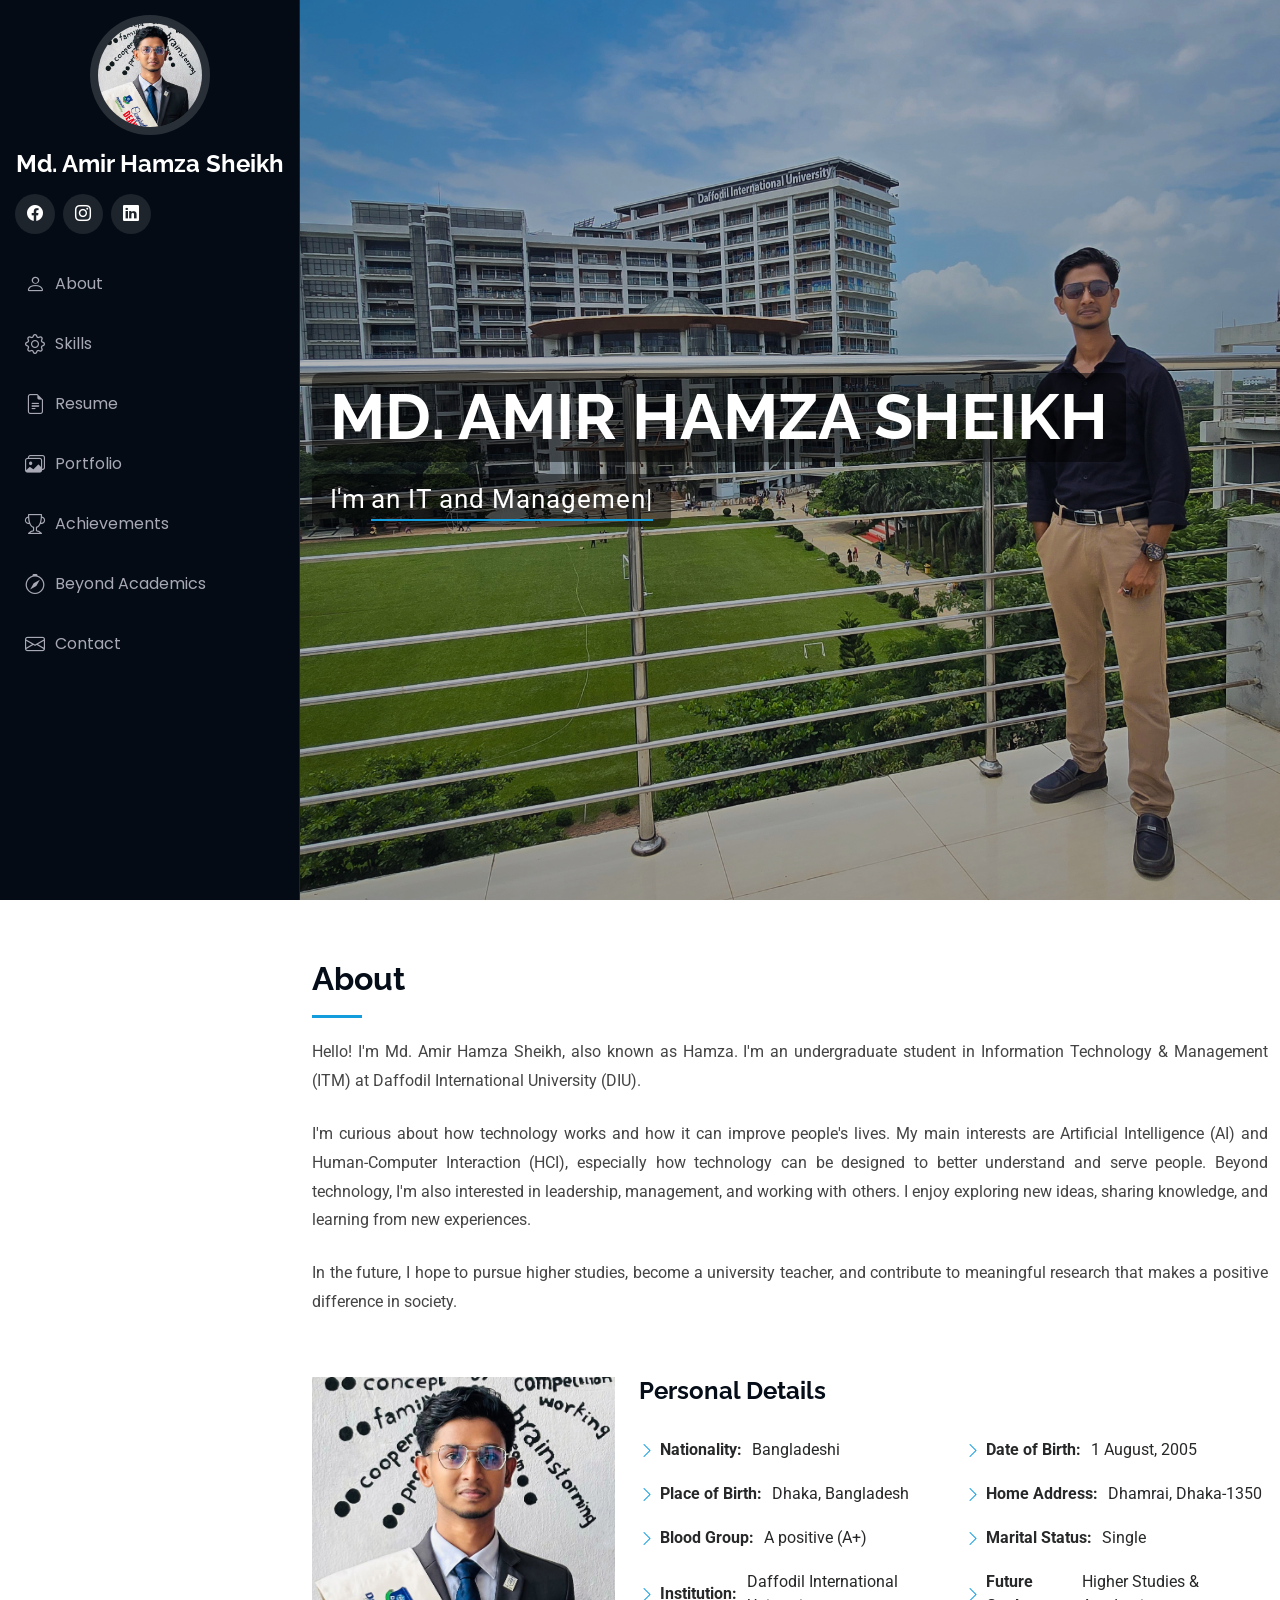
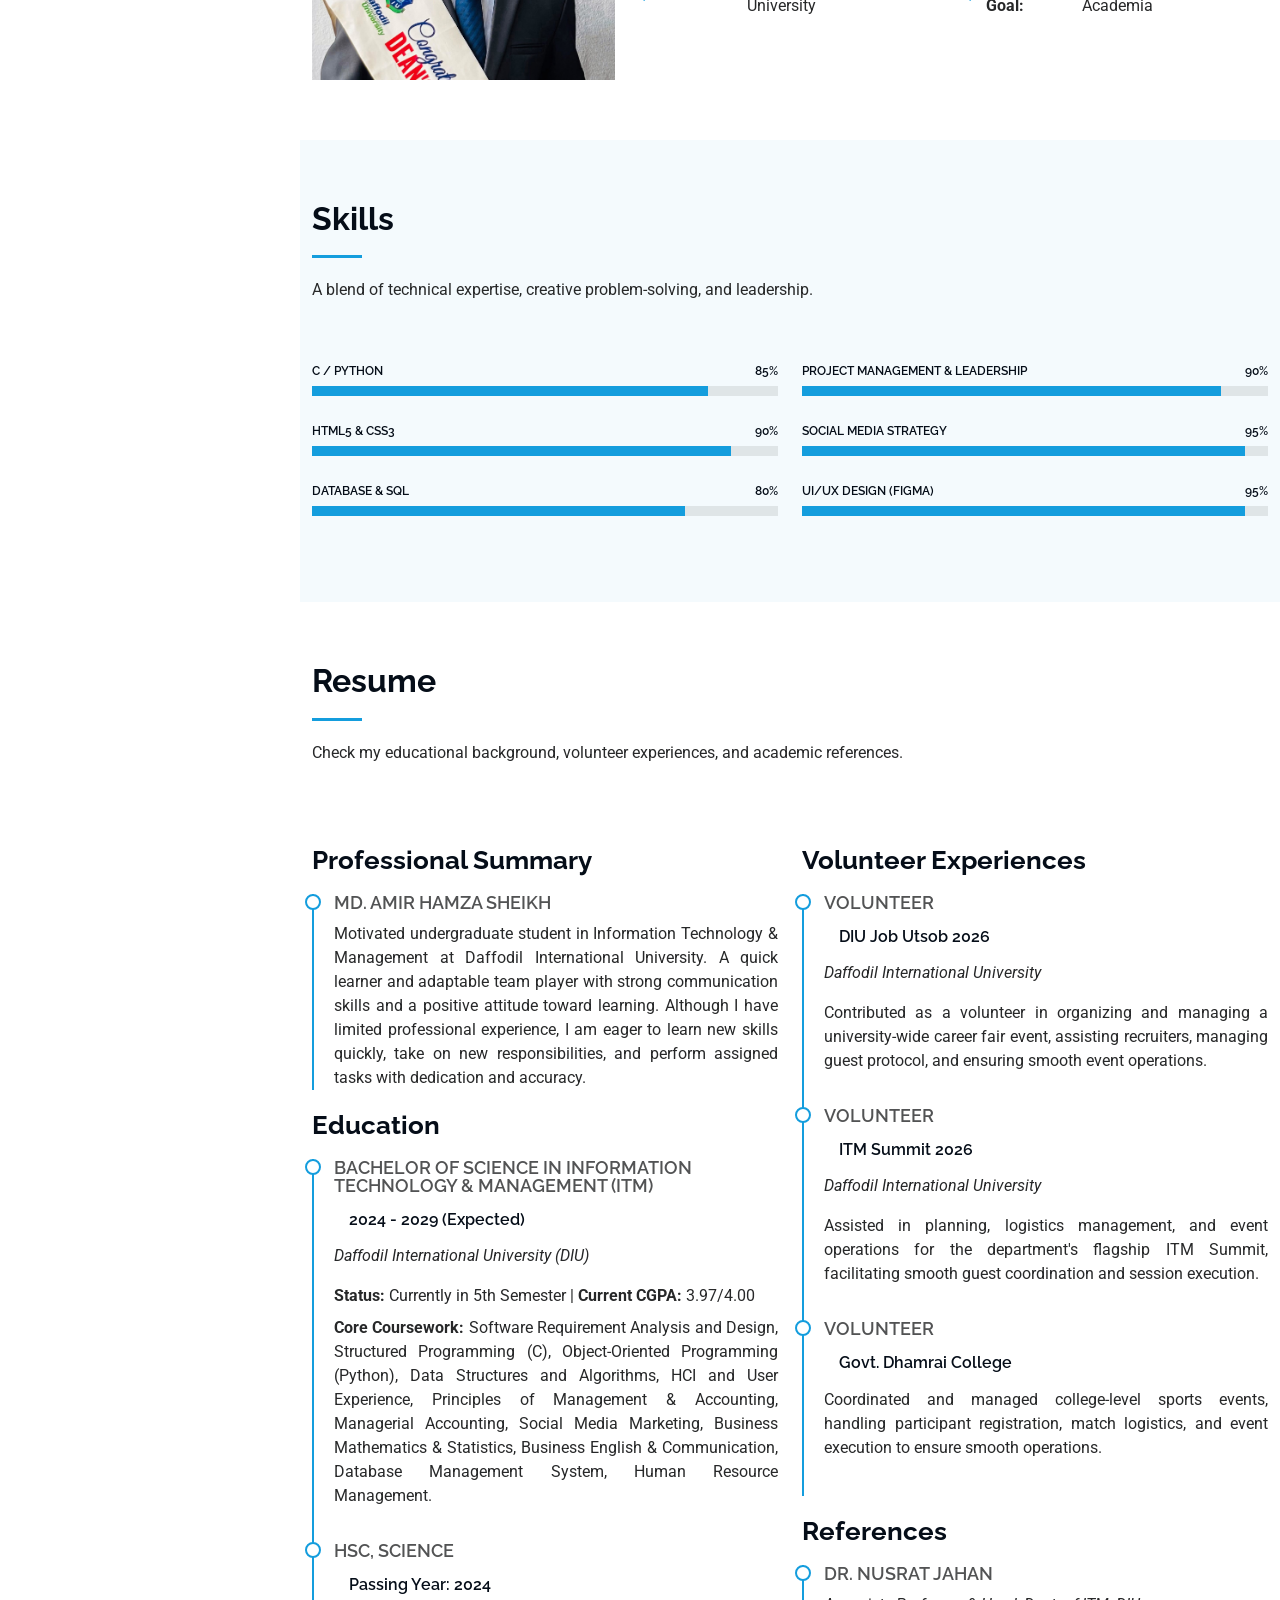
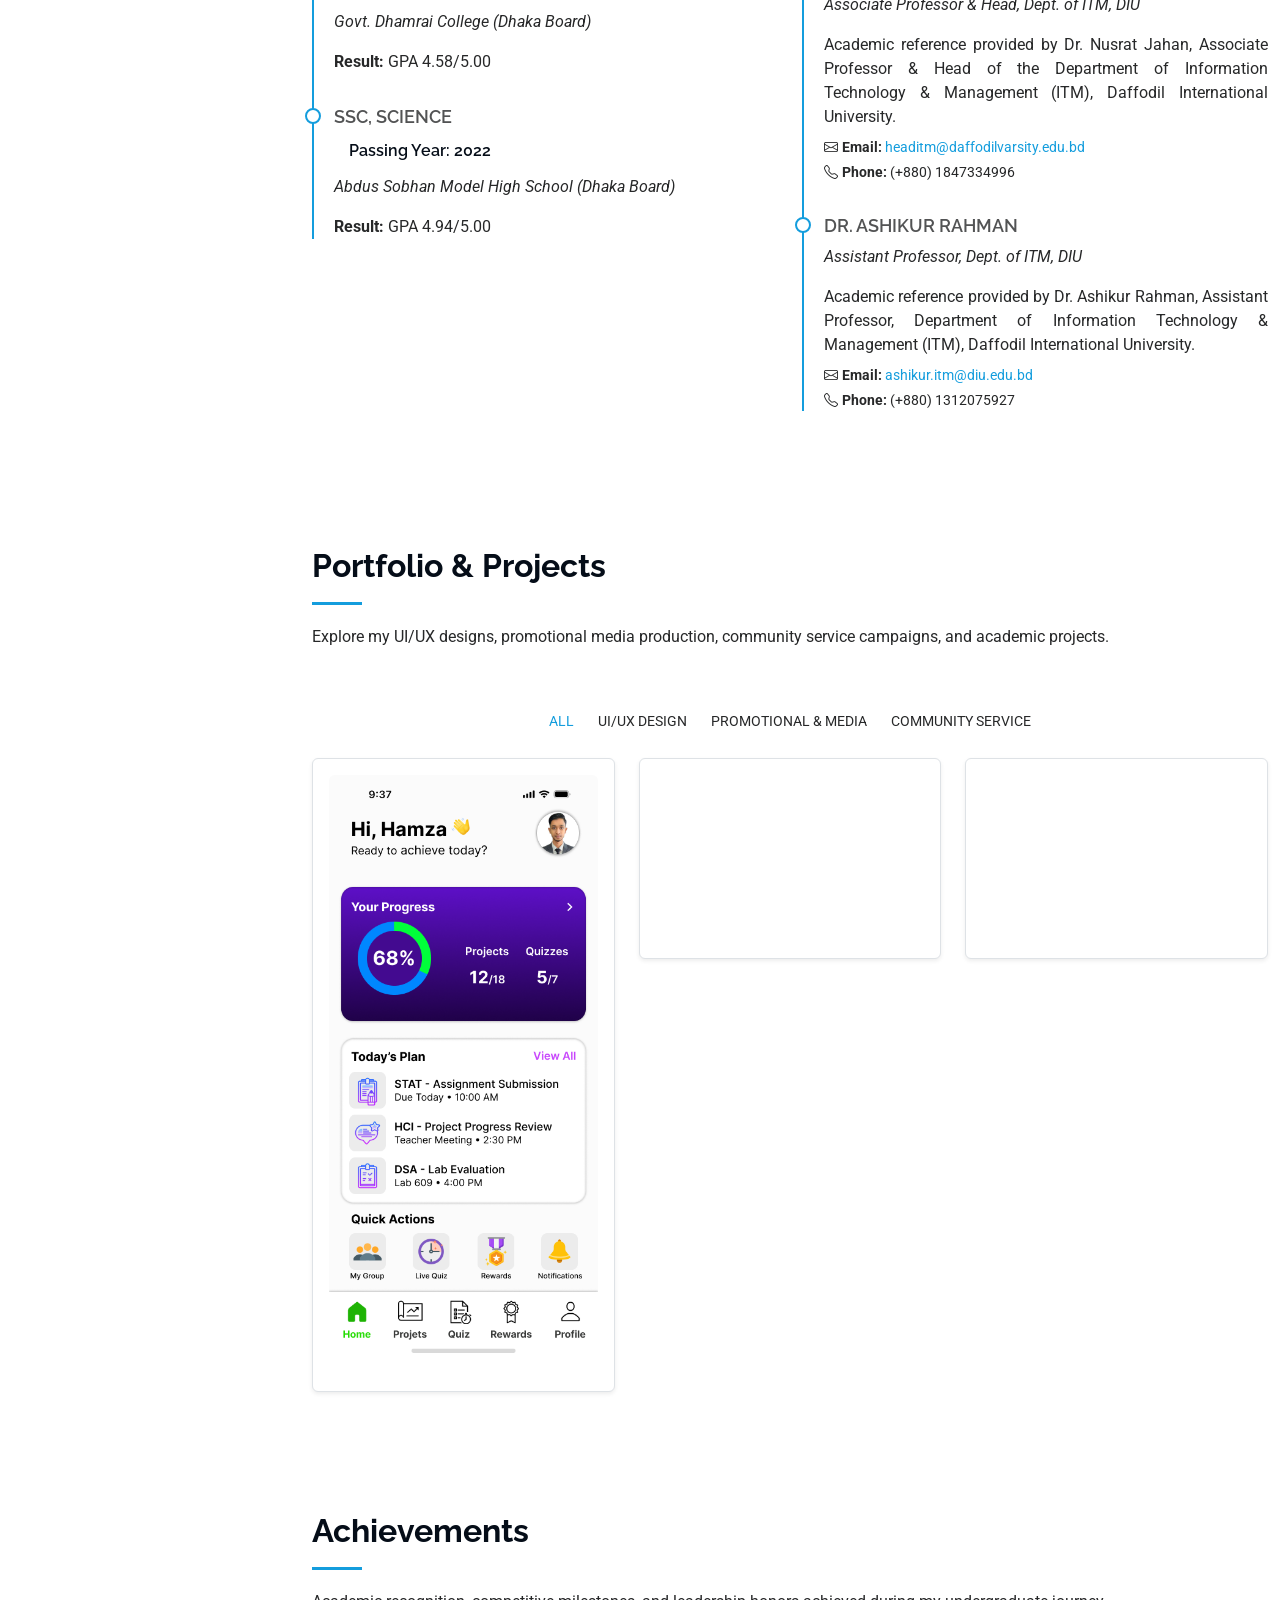
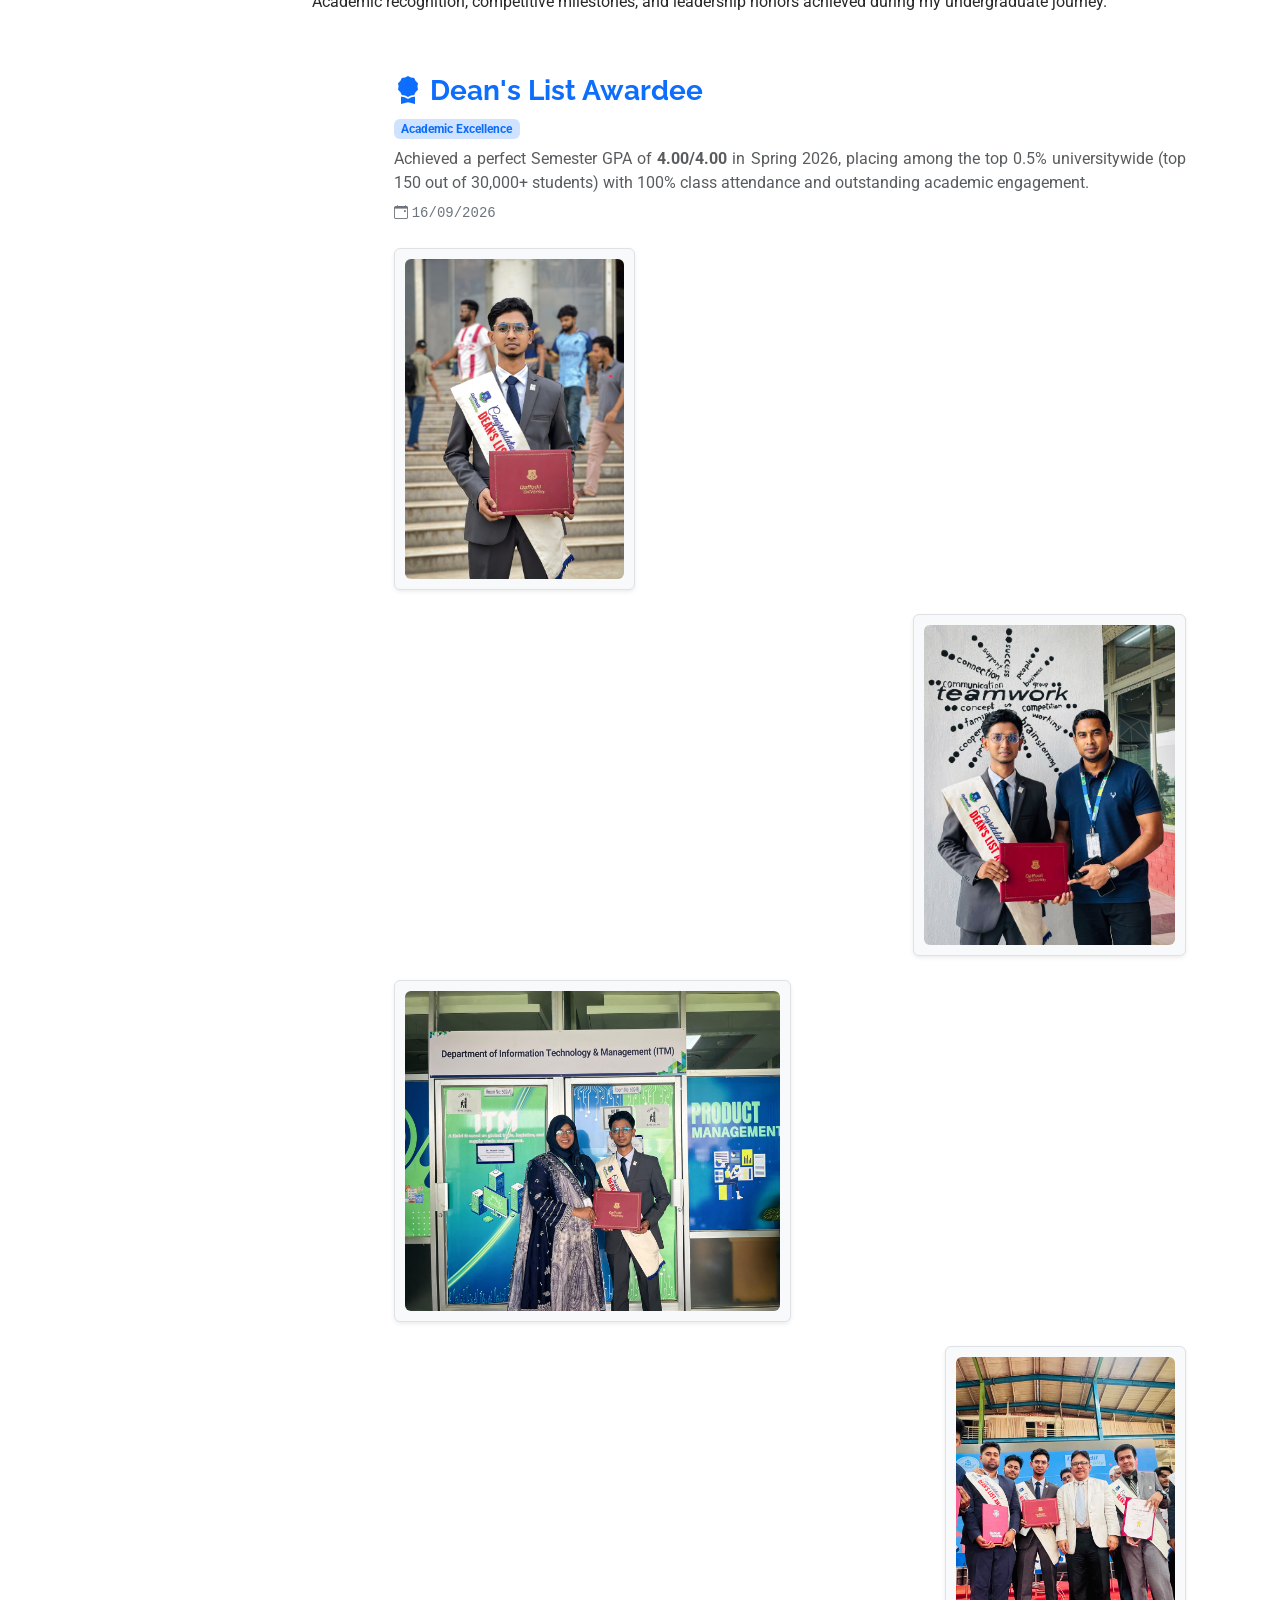
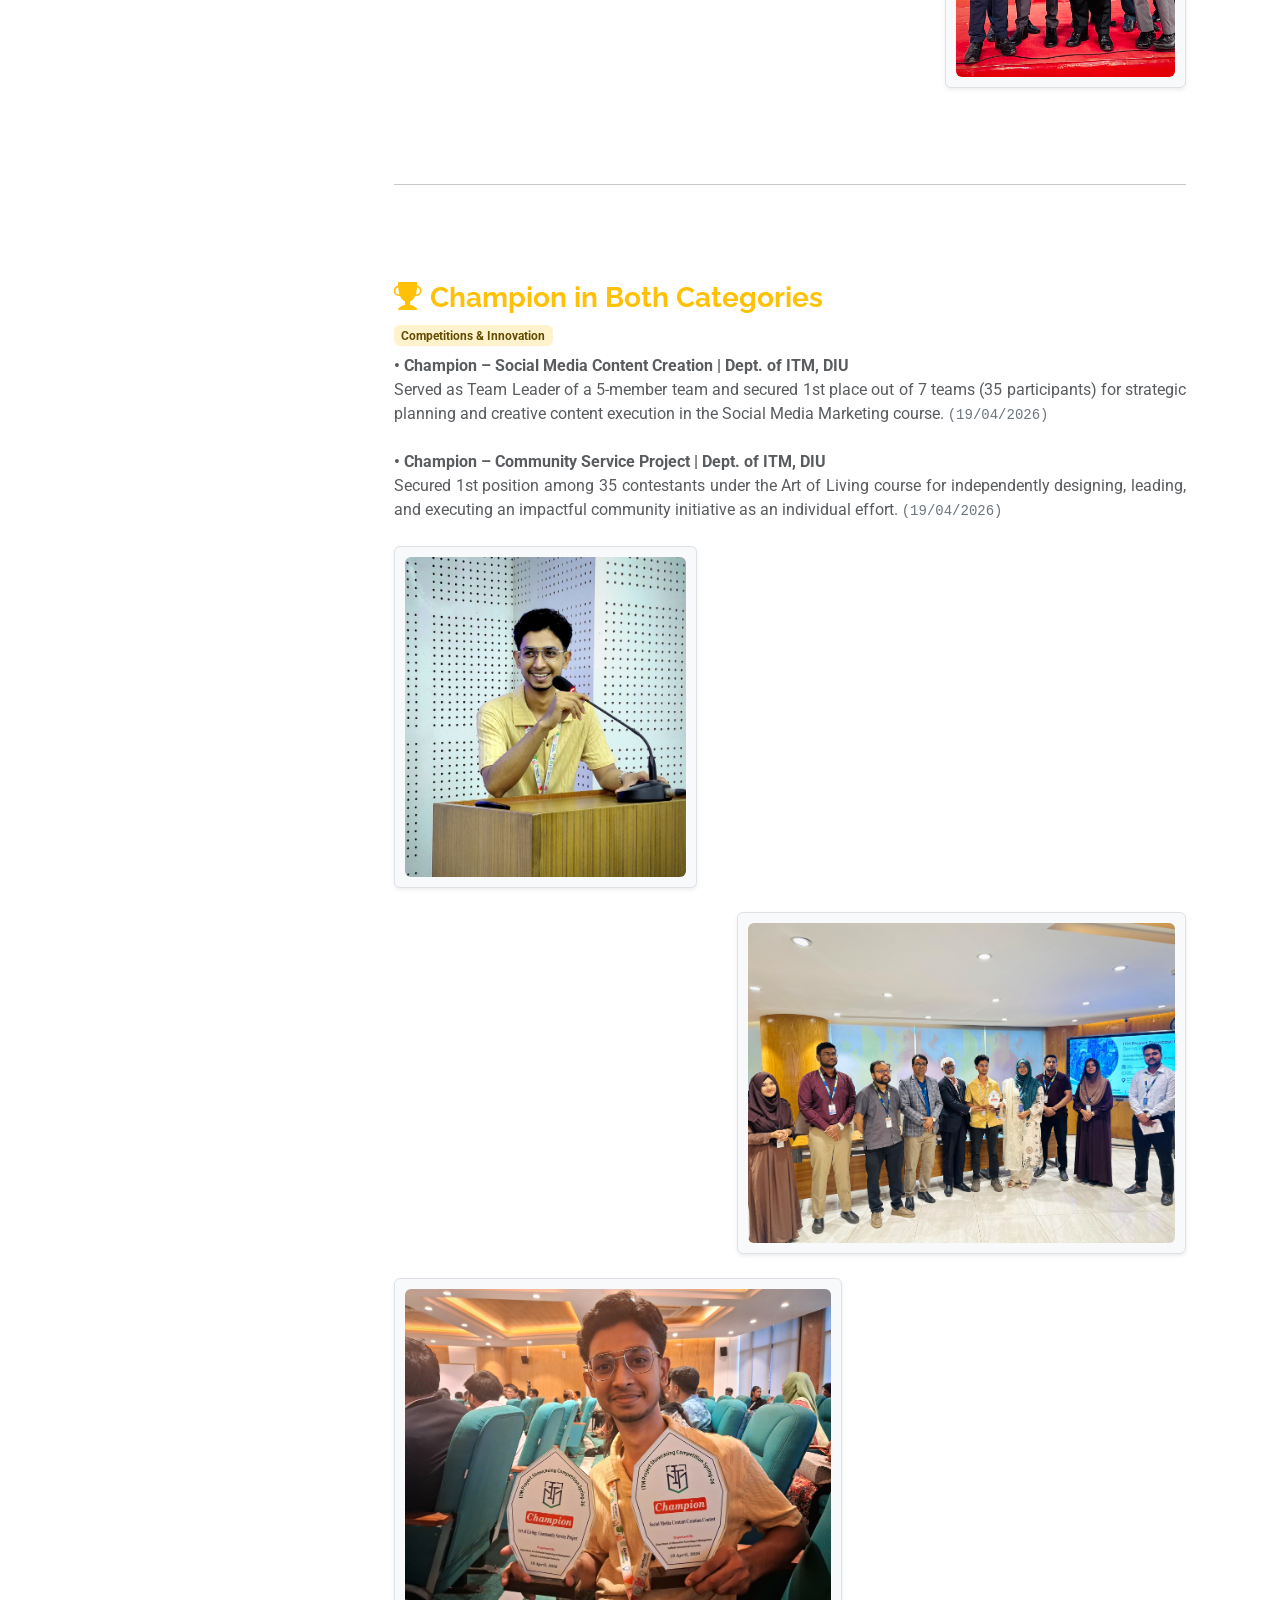
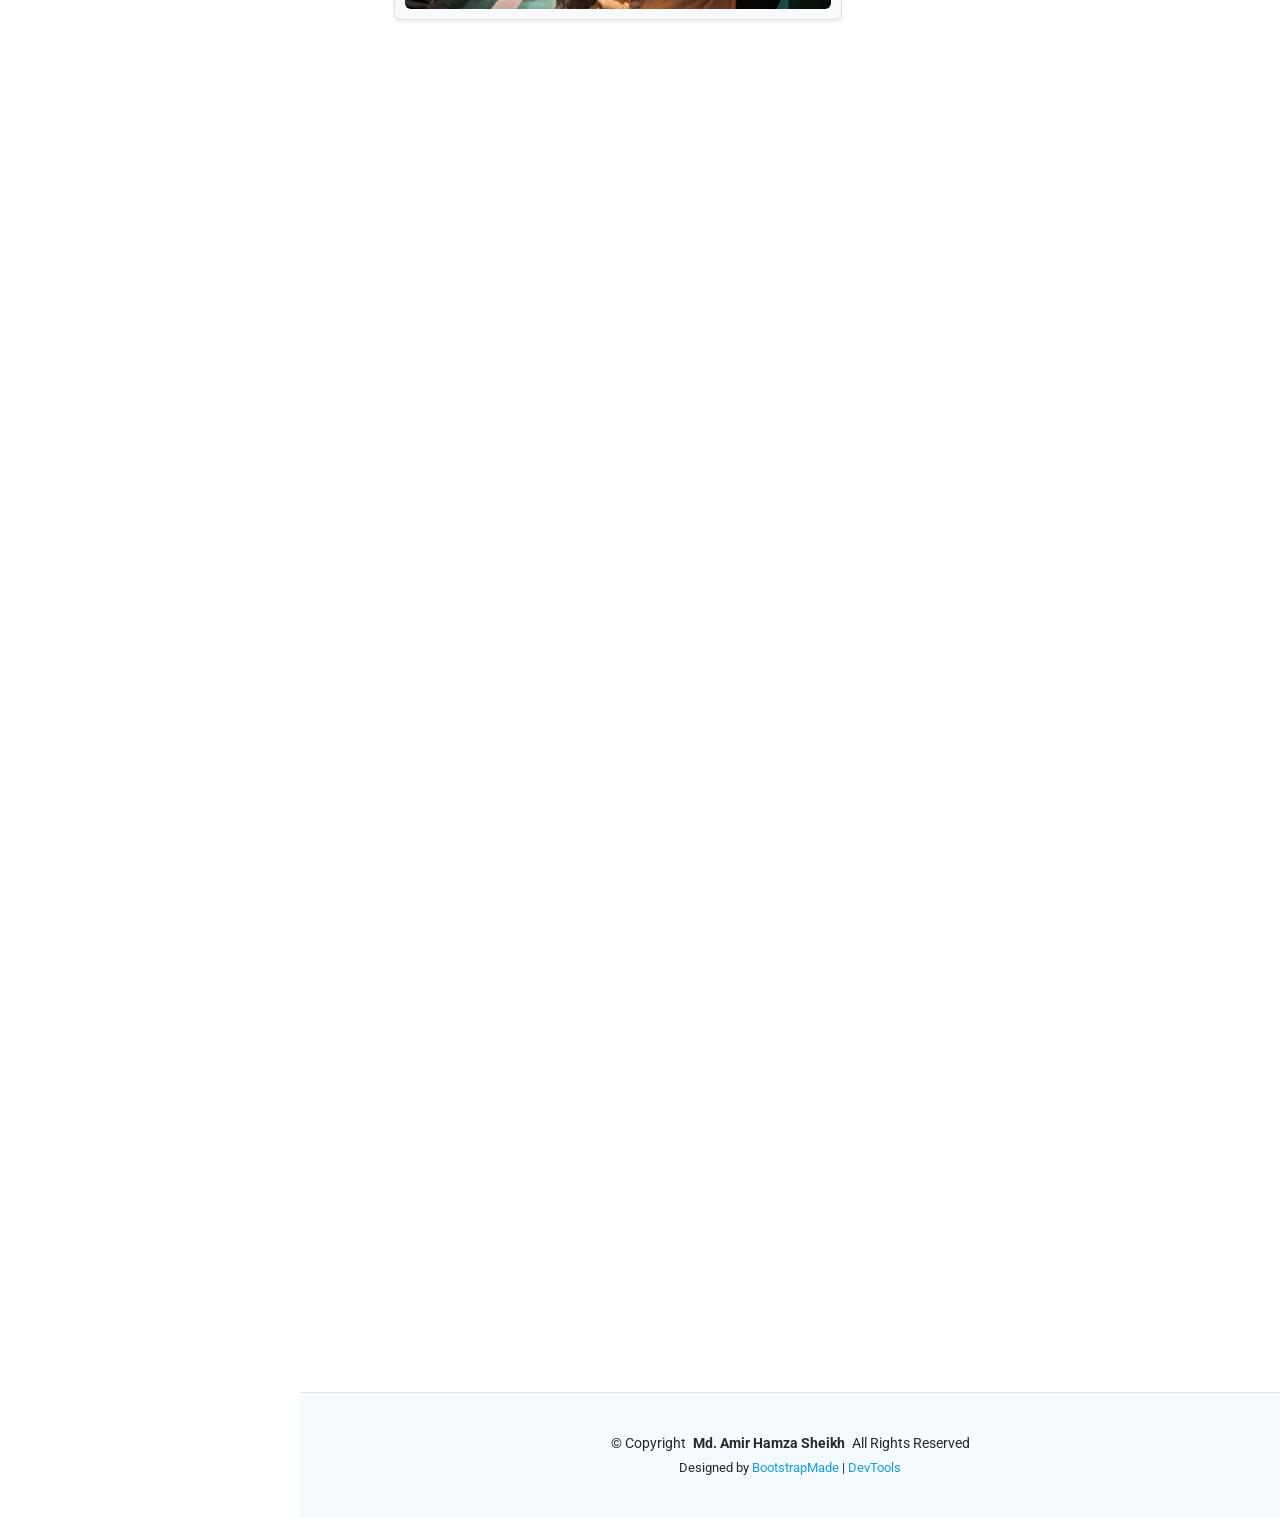
==== index.html @ ec2456ff "Update index.html" ====
<!DOCTYPE html>
<html lang="en">

<head>
  <meta charset="utf-8">
  <meta content="width=device-width, initial-scale=1.0" name="viewport">
  <title>Md. Amir Hamza Sheikh | Official Website</title>
  
  <!-- Open Graph Meta Tags -->
  <meta property="og:title" content="Md. Amir Hamza Sheikh | Official Website" />
  <meta property="og:description" content="Explore my research, academic achievements, projects, and personal profile." />
  <meta property="og:type" content="website" />
  <meta property="og:url" content="https://amirhamza-sheikh.github.io/" />
  <meta property="og:image" content="https://amirhamza-sheikh.github.io/assets/img/preview-image.png" />
  <meta property="og:image:secure_url" content="https://amirhamza-sheikh.github.io/assets/img/preview-image.png" />
  <meta property="og:image:type" content="image/png" />
  <meta property="og:image:width" content="886" />
  <meta property="og:image:height" content="630" />
  
  <meta content="Official website of Md. Amir Hamza Sheikh. Explore research, academic accomplishments, leadership roles, and technical projects." name="description">
  <meta content="Md. Amir Hamza Sheikh, Amir Hamza Sheikh, Amir Hamza DIU ITM, Hamza DIU ITM, Researcher, Academic Profile, Personal Website, Projects" name="keywords">

  <!-- Favicons -->
  <link href="assets/img/favicon.png" rel="icon">
  <link href="assets/img/apple-touch-icon.png" rel="apple-touch-icon">

  <!-- Fonts -->
  <link href="https://fonts.googleapis.com" rel="preconnect">
  <link href="https://fonts.gstatic.com" rel="preconnect" crossorigin>
  <link href="https://fonts.googleapis.com/css2?family=Roboto:ital,wght@0,100;0,300;0,400;0,500;0,700;0,900;1,100;1,300;1,400;1,500;1,700;1,900&family=Poppins:ital,wght@0,100;0,200;0,300;0,400;0,500;0,600;0,700;0,800;0,900;1,100;1,200;1,300;1,400;1,500;1,600;1,700;1,800;1,900&family=Raleway:ital,wght@0,100;0,200;0,300;0,400;0,500;0,600;0,700;0,800;0,900;1,100;1,200;1,300;1,400;1,500;1,600;1,700;1,800;1,900&display=swap" rel="stylesheet">

  <!-- Vendor CSS Files -->
  <link href="assets/vendor/bootstrap/css/bootstrap.min.css" rel="stylesheet">
  <link href="assets/vendor/bootstrap-icons/bootstrap-icons.css" rel="stylesheet">
  <link href="assets/vendor/aos/aos.css" rel="stylesheet">
  <link href="assets/vendor/glightbox/css/glightbox.min.css" rel="stylesheet">
  <link href="assets/vendor/swiper/swiper-bundle.min.css" rel="stylesheet">

  <!-- Main CSS File -->
  <link href="assets/css/main.css" rel="stylesheet">

  <!-- =======================================================
  * Template Name: iPortfolio
  * Template URL: https://bootstrapmade.com/iportfolio-bootstrap-portfolio-websites-template/
  * Updated: Jun 29 2024 with Bootstrap v5.3.3
  * Author: BootstrapMade.com
  * License: https://bootstrapmade.com/license/
  ======================================================== -->
</head>

<body class="index-page">

  <header id="header" class="header dark-background d-flex flex-column">
    <i class="header-toggle d-xl-none bi bi-list"></i>

    <div class="profile-img">
      <img src="assets/img/my-profile-img.jpg" alt="" class="img-fluid rounded-circle">
    </div>

    <a href="index.html" class="logo d-flex align-items-center justify-content-center">
      <!-- Uncomment the line below if you also wish to use an image logo -->
      <!-- <img src="assets/img/logo.png" alt=""> -->
      <h1 class="sitename">Md. Amir Hamza Sheikh</h1>
    </a>

<div class="social-links text-center">
  <!-- Facebook -->
  <a href="https://www.facebook.com/a.hamza2005" class="facebook" target="_blank"><i class="bi bi-facebook"></i></a>
  
  <!-- Instagram -->
  <a href="https://www.instagram.com/a.hamza2005/" class="instagram" target="_blank"><i class="bi bi-instagram"></i></a>
  
  <!-- LinkedIn -->
  <a href="https://www.linkedin.com/in/md-amir-hamza-sheikh/" class="linkedin" target="_blank"><i class="bi bi-linkedin"></i></a>
</div>

    <nav id="navmenu" class="navmenu">
<ul>
<li><a href="#about" class="active"><i class="bi bi-person navicon"></i>About</a></li>
<li><a href="#skills"><i class="bi bi-gear navicon"></i> Skills</a></li>
<li><a href="#resume"><i class="bi bi-file-earmark-text navicon"></i>Resume</a></li>
<li><a href="#portfolio"><i class="bi bi-images navicon"></i> <span>Portfolio</span></a></li>
<li><a href="#achievements"><i class="bi bi-trophy navicon"></i>Achievements</a></li>
<li><a href="#beyond-academics"><i class="bi bi-compass navicon"></i>Beyond Academics</a></li>
<li><a href="#contact"><i class="bi bi-envelope navicon"></i>Contact</a></li>
</ul>
    </nav>

  </header>

  <main class="main">

    <!-- Hero Section -->
    <section id="hero" class="hero section dark-background">

      <img src="assets/img/hero-bg.jpg" alt="" data-aos="fade-in" class="">

      <div class="container" data-aos="fade-up" data-aos-delay="100">
        <h2>MD. AMIR HAMZA SHEIKH</h2>
        <p>I'm <span class="typed" data-typed-items="an IT and Management Student., a Dean's List Awardee., an Adaptable Learner., a Team Leader., an Aspiring Academician."></span><span class="typed-cursor typed-cursor--blink" aria-hidden="true"></span><span class="typed-cursor typed-cursor--blink" aria-hidden="true"></span></p>
      </div>

    </section><!-- /Hero Section -->

    <!-- About Section -->
    <section id="about" class="about section">

      <!-- Section Title -->
      <div class="container section-title" data-aos="fade-up">
        <h2>About</h2>
			<p>Hello! I'm Md. Amir Hamza Sheikh, also known as Hamza. I'm an undergraduate student in Information Technology & Management (ITM) at Daffodil International University (DIU).</p><br>
			<p>I'm curious about how technology works and how it can improve people's lives. My main interests are Artificial Intelligence (AI) and Human-Computer Interaction (HCI), especially how technology can be designed to better understand and serve people.
				Beyond technology, I'm also interested in leadership, management, and working with others. I enjoy exploring new ideas, sharing knowledge, and learning from new experiences.</p><br>
			<p>In the future, I hope to pursue higher studies, become a university teacher, and contribute to meaningful research that makes a positive difference in society.</p>
      </div><!-- End Section Title -->

      <div class="container" data-aos="fade-up" data-aos-delay="100">

        <div class="row gy-4 justify-content-center">
          <div class="col-lg-4">
            <img src="assets/img/my-profile-img.jpg" class="img-fluid" alt="">
          </div>
          <div class="col-lg-8 content">
  <h2>Personal Details</h2>
  </br>
  <div class="row">
    <div class="col-lg-6">
      <ul>
        <li><i class="bi bi-chevron-right"></i> <strong>Nationality:</strong> <span>Bangladeshi</span></li>
        <li><i class="bi bi-chevron-right"></i> <strong>Place of Birth:</strong> <span>Dhaka, Bangladesh</span></li>
		<li><i class="bi bi-chevron-right"></i> <strong>Blood Group:</strong> <span>A positive (A+)</span></li>
        <li><i class="bi bi-chevron-right"></i> <strong>Institution:</strong> <span>Daffodil International University</span></li>
      </ul>
    </div>
    <div class="col-lg-6">
      <ul>
        <li><i class="bi bi-chevron-right"></i> <strong>Date of Birth:</strong> <span>1 August, 2005</span></li>
        <li><i class="bi bi-chevron-right"></i> <strong>Home Address:</strong> <span>Dhamrai, Dhaka-1350</span></li>
		<li><i class="bi bi-chevron-right"></i> <strong>Marital Status:</strong> <span>Single</span></li>
        <li><i class="bi bi-chevron-right"></i> <strong>Future Goal:</strong> <span>Higher Studies &amp; Academia</span></li>
      </ul>
    </div>
  </div>
</div>
        </div>

      </div>

    </section><!-- /About Section -->


    <!-- Skills Section -->
<section id="skills" class="skills section light-background">

  <!-- Section Title -->
  <div class="container section-title" data-aos="fade-up">
    <h2>Skills</h2>
    <p>A blend of technical expertise, creative problem-solving, and leadership.</p>
  </div><!-- End Section Title -->

  <div class="container" data-aos="fade-up" data-aos-delay="100">

    <div class="row skills-content skills-animation">

      <!-- Left Column -->
      <div class="col-lg-6">

        <div class="progress">
          <span class="skill"><span>C / Python</span> <i class="val">85%</i></span>
          <div class="progress-bar-wrap">
            <div class="progress-bar" role="progressbar" aria-valuenow="85" aria-valuemin="0" aria-valuemax="100" style="width: 85%;"></div>
          </div>
        </div><!-- End Skills Item -->

        <div class="progress">
          <span class="skill"><span>HTML5 & CSS3</span> <i class="val">90%</i></span>
          <div class="progress-bar-wrap">
            <div class="progress-bar" role="progressbar" aria-valuenow="90" aria-valuemin="0" aria-valuemax="100" style="width: 90%;"></div>
          </div>
        </div><!-- End Skills Item -->

        <div class="progress">
          <span class="skill"><span>Database & SQL</span> <i class="val">80%</i></span>
          <div class="progress-bar-wrap">
            <div class="progress-bar" role="progressbar" aria-valuenow="80" aria-valuemin="0" aria-valuemax="100" style="width: 80%;"></div>
          </div>
        </div><!-- End Skills Item -->

      </div>

      <!-- Right Column -->
      <div class="col-lg-6">

        <div class="progress">
          <span class="skill"><span>Project Management & leadership</span> <i class="val">90%</i></span>
          <div class="progress-bar-wrap">
            <div class="progress-bar" role="progressbar" aria-valuenow="90" aria-valuemin="0" aria-valuemax="100" style="width: 90%;"></div>
          </div>
        </div><!-- End Skills Item -->

        <div class="progress">
          <span class="skill"><span>Social Media Strategy</span> <i class="val">95%</i></span>
          <div class="progress-bar-wrap">
            <div class="progress-bar" role="progressbar" aria-valuenow="95" aria-valuemin="0" aria-valuemax="100" style="width: 95%;"></div>
          </div>
        </div><!-- End Skills Item -->

        <div class="progress">
          <span class="skill"><span>UI/UX Design (Figma)</span> <i class="val">95%</i></span>
          <div class="progress-bar-wrap">
            <div class="progress-bar" role="progressbar" aria-valuenow="95" aria-valuemin="0" aria-valuemax="100" style="width: 95%;"></div>
          </div>
        </div><!-- End Skills Item -->

      </div>

    </div>

  </div>

</section><!-- /Skills Section -->

<!-- Resume Section -->
<section id="resume" class="resume section">

  <!-- Section Title -->
  <div class="container section-title" data-aos="fade-up">
    <h2>Resume</h2>
    <p>Check my educational background, volunteer experiences, and academic references.</p>
  </div><!-- End Section Title -->

  <div class="container" data-aos="fade-up" data-aos-delay="100">

    <div class="row">
      
      <!-- Left Column: Summary & Education -->
      <div class="col-lg-6">
        
        <!-- Professional Summary -->
        <h3 class="resume-title">Professional Summary</h3>
        <div class="resume-item pb-0">
          <h4>Md. Amir Hamza Sheikh</h4>
          <p class="text-justify">
            Motivated undergraduate student in Information Technology & Management at Daffodil International University. A quick learner and adaptable team player with strong communication skills and a positive attitude toward learning. Although I have limited professional experience, I am eager to learn new skills quickly, take on new responsibilities, and perform assigned tasks with dedication and accuracy.
          </p>
        </div>

        <!-- Education -->
        <h3 class="resume-title">Education</h3>
        
        <div class="resume-item">
          <h4>Bachelor of Science in Information Technology & Management (ITM)</h4>
          <h5>2024 - 2029 (Expected)</h5>
          <p><em>Daffodil International University (DIU)</em></p>
          <p class="mb-2"><strong>Status:</strong> Currently in 5th Semester | <strong>Current CGPA:</strong> 3.97/4.00</p>
          <p class="text-justify">
            <strong>Core Coursework:</strong> Software Requirement Analysis and Design, Structured Programming (C), Object-Oriented Programming (Python), Data Structures and Algorithms, HCI and User Experience, Principles of Management & Accounting, Managerial Accounting, Social Media Marketing, Business Mathematics & Statistics, Business English & Communication, Database Management System, Human Resource Management.
          </p>
        </div>

        <div class="resume-item">
          <h4>HSC, Science</h4>
          <h5>Passing Year: 2024</h5>
          <p><em>Govt. Dhamrai College (Dhaka Board)</em></p>
          <p><strong>Result:</strong> GPA 4.58/5.00</p>
        </div>

        <div class="resume-item">
          <h4>SSC, Science</h4>
          <h5>Passing Year: 2022</h5>
          <p><em>Abdus Sobhan Model High School (Dhaka Board)</em></p>
          <p><strong>Result:</strong> GPA 4.94/5.00</p>
        </div>

      </div>

      <!-- Right Column: Experiences & References -->
      <div class="col-lg-6">
        
        <!-- Experiences -->
        <h3 class="resume-title">Volunteer Experiences</h3>
        
        <div class="resume-item">
          <h4>Volunteer</h4>
          <h5>DIU Job Utsob 2026</h5>
          <p><em>Daffodil International University</em></p>
          <p class="text-justify">
            Contributed as a volunteer in organizing and managing a university-wide career fair event, assisting recruiters, managing guest protocol, and ensuring smooth event operations.
          </p>
        </div>

        <div class="resume-item">
          <h4>Volunteer</h4>
          <h5>ITM Summit 2026</h5>
          <p><em>Daffodil International University</em></p>
          <p class="text-justify">
            Assisted in planning, logistics management, and event operations for the department's flagship ITM Summit, facilitating smooth guest coordination and session execution.
          </p>
        </div>

        <div class="resume-item">
          <h4>Volunteer</h4>
          <h5>Govt. Dhamrai College</h5>
          <p class="text-justify">
            Coordinated and managed college-level sports events, handling participant registration, match logistics, and event execution to ensure smooth operations.
          </p>
        </div>

        <!-- References -->
        <h3 class="resume-title">References</h3>
        
        <div class="resume-item">
          <h4>Dr. Nusrat Jahan</h4>
          <p><em>Associate Professor & Head, Dept. of ITM, DIU</em></p>
          <p class="text-justify mb-2">
            Academic reference provided by Dr. Nusrat Jahan, Associate Professor & Head of the Department of Information Technology & Management (ITM), Daffodil International University.
          </p>
          <p class="small mb-1"><i class="bi bi-envelope me-1"></i><strong>Email:</strong> <a href="mailto:headitm@daffodilvarsity.edu.bd">headitm@daffodilvarsity.edu.bd</a></p>
          <p class="small"><i class="bi bi-telephone me-1"></i><strong>Phone:</strong> (+880) 1847334996</p>
        </div>

        <div class="resume-item">
          <h4>Dr. Ashikur Rahman</h4>
          <p><em>Assistant Professor, Dept. of ITM, DIU</em></p>
          <p class="text-justify mb-2">
            Academic reference provided by Dr. Ashikur Rahman, Assistant Professor, Department of Information Technology & Management (ITM), Daffodil International University.
          </p>
          <p class="small mb-1"><i class="bi bi-envelope me-1"></i><strong>Email:</strong> <a href="mailto:ashikur.itm@diu.edu.bd">ashikur.itm@diu.edu.bd</a></p>
          <p class="small"><i class="bi bi-telephone me-1"></i><strong>Phone:</strong> (+880) 1312075927</p>
        </div>

      </div>

    </div>

  </div>

</section><!-- /Resume Section -->

<!-- Portfolio Section -->
<section id="portfolio" class="portfolio section">

  <!-- Section Title -->
  <div class="container section-title" data-aos="fade-up">
    <h2>Portfolio & Projects</h2>
    <p>Explore my UI/UX designs, promotional media production, community service campaigns, and academic projects.</p>
  </div><!-- End Section Title -->

  <div class="container" data-aos="fade-up" data-aos-delay="100">

    <div class="isotope-layout" data-default-filter="*" data-layout="masonry" data-sort="original-order">

      <!-- Portfolio Filters -->
      <ul class="portfolio-filters isotope-filters" data-aos="fade-up" data-aos-delay="200">
        <li data-filter="*" class="filter-active">All</li>
        <li data-filter=".filter-ui">UI/UX Design</li>
        <li data-filter=".filter-media">Promotional & Media</li>
        <li data-filter=".filter-community">Community Service</li>
      </ul><!-- End Portfolio Filters -->

      <div class="row gy-4 isotope-container" data-aos="fade-up" data-aos-delay="300">

        <!-- Project 1: ITM Colab Figma Design -->
        <div class="col-lg-4 col-md-6 portfolio-item isotope-item filter-ui">
          <div class="portfolio-content h-100 border rounded p-3 shadow-sm bg-white">
            <div class="portfolio-img overflow-hidden rounded mb-3">
              <img src="assets/img/portfolio/figma-itm-colab.png" class="img-fluid" alt="ITM Colab UI Design">
            </div>
            <div class="portfolio-info">
              <h4 class="fw-bold mb-1">ITM Colab App UI Design</h4>
              <p class="text-muted small mb-2">Figma | UI/UX Design</p>
              <p class="text-justify small mb-3">
                Designed an interactive UI/UX prototype for ITM Colab in Figma, focusing on modern layout structure, clean visuals, intuitive navigation, and seamless user flow.
              </p>
              <div>
                <a href="https://www.figma.com/design/JwvafEBVhvST6jTHE0LJcV/ITM-Colab?node-id=0-1&t=0xUTchgrhCPRkSCf-1" target="_blank" class="btn btn-sm btn-outline-primary rounded-pill px-3">
                  <i class="bi bi-figma me-1"></i>View Project in Figma
                </a>
              </div>
            </div>
          </div>
        </div><!-- End Portfolio Item -->

        <!-- Project 2: ITM Promotional Video (Departmental Contest Winner) -->
        <div class="col-lg-4 col-md-6 portfolio-item isotope-item filter-media">
          <div class="portfolio-content h-100 border rounded p-3 shadow-sm bg-white">
            <!-- Embedded Responsive YouTube Video -->
            <div class="ratio ratio-16x9 rounded overflow-hidden mb-3">
              <iframe src="https://www.youtube.com/embed/WGMJyIpE2IQ?si=coPjHry_JJlpTKDE" title="ITM Department Promotional Video" frameborder="0" allow="accelerometer; autoplay; clipboard-write; encrypted-media; gyroscope; picture-in-picture; web-share" referrerpolicy="strict-origin-when-cross-origin" allowfullscreen></iframe>
            </div>
            <div class="portfolio-info">
              <span class="badge bg-warning text-dark mb-2"><i class="bi bi-trophy me-1"></i>1st Place Champion</span>
              <h4 class="fw-bold mb-1">ITM Department Promotional Video</h4>
              <p class="text-muted small mb-2">Role: Team Leader, Director, Scriptwriter & Editor</p>
              <p class="text-justify small mb-3">
                Led the team to secure 1st place in the departmental promotional video contest. Personally wrote the script, directed the shoots, and edited the final visual production.
              </p>
              <div>
                <a href="https://www.youtube.com/watch?v=WGMJyIpE2IQ" target="_blank" class="btn btn-sm btn-outline-danger rounded-pill px-3">
                  <i class="bi bi-youtube me-1"></i>Watch Champion Video
                </a>
              </div>
            </div>
          </div>
        </div><!-- End Portfolio Item -->

        <!-- Project 3: Mosquito Awareness Campaign (AOL Individual Project) -->
        <div class="col-lg-4 col-md-6 portfolio-item isotope-item filter-community">
          <div class="portfolio-content h-100 border rounded p-3 shadow-sm bg-white">
            <!-- Embedded Responsive YouTube Video -->
            <div class="ratio ratio-16x9 rounded overflow-hidden mb-3">
              <iframe src="https://www.youtube.com/embed/mCgQWWBnZgk?si=rbzHHwTaZv1Zs8-a" title="Mosquito Awareness Campaign - AOL Community Service" frameborder="0" allow="accelerometer; autoplay; clipboard-write; encrypted-media; gyroscope; picture-in-picture; web-share" referrerpolicy="strict-origin-when-cross-origin" allowfullscreen></iframe>
            </div>
            <div class="portfolio-info">
              <h4 class="fw-bold mb-1">Mosquito Awareness Campaign</h4>
              <p class="text-muted small mb-2">Art of Living: Community Service Project (1 Month)</p>
              <p class="text-justify small mb-3">
                Individually conducted a month-long community service campaign on mosquito awareness and dengue prevention, managing field activity, community outreach, and video documentation.
              </p>
              <div>
                <a href="https://www.youtube.com/watch?v=mCgQWWBnZgk" target="_blank" class="btn btn-sm btn-outline-danger rounded-pill px-3">
                  <i class="bi bi-youtube me-1"></i>Watch Campaign Footage
                </a>
              </div>
            </div>
          </div>
        </div><!-- End Portfolio Item -->

      </div><!-- End Portfolio Container -->

    </div>

  </div>

</section><!-- /Portfolio Section -->

<!-- Achievements Section -->
<section id="achievements" class="achievements section overflow-hidden">

  <!-- Section Title -->
  <div class="container section-title" data-aos="fade-up">
    <h2>Achievements</h2>
    <p>Academic recognition, competitive milestones, and leadership honors achieved during my undergraduate journey.</p>
  </div><!-- End Section Title -->

  <div class="container">

    <div class="row gy-5 justify-content-center">

      <!-- ================= Dean's List Section ================= -->
      <div class="col-lg-10">
        <div class="achievement-header mb-4" data-aos="fade-up">
          <h3 class="text-primary fw-bold"><i class="bi bi-award-fill me-2"></i>Dean's List Awardee</h3>
          <span class="badge bg-primary-subtle text-primary mb-2">Academic Excellence</span>
          <p class="text-muted fs-6 text-justify">
  Achieved a perfect Semester GPA of <strong>4.00/4.00</strong> in Spring 2026, placing among the top 0.5% universitywide (top 150 out of 30,000+ students) with 100% class attendance and outstanding academic engagement.<span class="d-block mt-2 text-secondary small font-monospace"><i class="bi bi-calendar-event me-1"></i>16/09/2026</span>
</p>
        </div>

        <!-- Alternating Zig-Zag Layout for Dean's List -->
        <div class="row gy-4">
          <!-- DA1: Bam Side-e Align -->
          <div class="col-12 d-flex justify-content-start" data-aos="fade-right" data-aos-duration="1000">
            <div class="full-img-card shadow-sm border rounded">
              <img src="assets/img/DA1.jpg" alt="Dean's List Award 1" class="img-fluid rounded">
            </div>
          </div>

          <!-- DA2: Dan Side-e Align -->
          <div class="col-12 d-flex justify-content-end" data-aos="fade-left" data-aos-duration="1000">
            <div class="full-img-card shadow-sm border rounded">
              <img src="assets/img/DA2.jpg" alt="Dean's List Award 2" class="img-fluid rounded">
            </div>
          </div>

          <!-- DA3: Bam Side-e Align -->
          <div class="col-12 d-flex justify-content-start" data-aos="fade-right" data-aos-duration="1000">
            <div class="full-img-card shadow-sm border rounded">
              <img src="assets/img/DA3.jpg" alt="Dean's List Award 3" class="img-fluid rounded">
            </div>
          </div>

          <!-- DA4: Dan Side-e Align -->
          <div class="col-12 d-flex justify-content-end" data-aos="fade-left" data-aos-duration="1000">
            <div class="full-img-card shadow-sm border rounded">
              <img src="assets/img/DA4.jpg" alt="Dean's List Award 4" class="img-fluid rounded">
            </div>
          </div>
        </div>
      </div><!-- End Dean's List Section -->

      <div class="col-lg-10"><hr class="my-5"></div>

      <!-- ================= Championship Section ================= -->
      <div class="col-lg-10">
        <div class="achievement-header mb-4" data-aos="fade-up">
          <h3 class="text-warning fw-bold"><i class="bi bi-trophy-fill me-2"></i>Champion in Both Categories</h3>
          <span class="badge bg-warning-subtle text-warning-emphasis mb-2">Competitions & Innovation</span>
          <p class="text-muted fs-6 text-justify">
  <strong>• Champion – Social Media Content Creation | Dept. of ITM, DIU</strong><br>
  Served as Team Leader of a 5-member team and secured 1st place out of 7 teams (35 participants) for strategic planning and creative content execution in the Social Media Marketing course. <span class="text-secondary small font-monospace">(19/04/2026)</span>
  <br><br>
  <strong>• Champion – Community Service Project | Dept. of ITM, DIU</strong><br>
  Secured 1st position among 35 contestants under the Art of Living course for independently designing, leading, and executing an impactful community initiative as an individual effort. <span class="text-secondary small font-monospace">(19/04/2026)</span>
</p>
        </div>

        <!-- Alternating Zig-Zag Layout for Championship -->
        <div class="row gy-4">
          <!-- CH1: Bam Side-e Align -->
          <div class="col-12 d-flex justify-content-start" data-aos="fade-right" data-aos-duration="1000">
            <div class="full-img-card shadow-sm border rounded">
              <img src="assets/img/CH1.jpg" alt="Champion 1" class="img-fluid rounded">
            </div>
          </div>

          <!-- CH2: Dan Side-e Align -->
          <div class="col-12 d-flex justify-content-end" data-aos="fade-left" data-aos-duration="1000">
            <div class="full-img-card shadow-sm border rounded">
              <img src="assets/img/CH2.jpg" alt="Champion 2" class="img-fluid rounded">
            </div>
          </div>

          <!-- CH3: Bam Side-e Align -->
          <div class="col-12 d-flex justify-content-start" data-aos="fade-right" data-aos-duration="1000">
            <div class="full-img-card shadow-sm border rounded">
              <img src="assets/img/CH3.jpg" alt="Champion 3" class="img-fluid rounded">
            </div>
          </div>
        </div>
      </div><!-- End Championship Section -->

    </div>

  </div>

</section><!-- /Achievements & Honors Section -->

<!-- Beyond Academics Section -->
<section id="beyond-academics" class="personal section">

  <!-- Section Title -->
  <div class="container section-title" data-aos="fade-up">
    <h2>Beyond Academics</h2>
    <p>A glimpse into my life outside the research lab — travels, passions, and personal experiences.</p>
  </div><!-- End Section Title -->

  <div class="container">
    <div class="row gy-4">

      <div class="col-lg-6" data-aos="fade-up" data-aos-delay="100">
        <div class="p-4 border rounded-4 bg-white shadow-sm h-100">
          <h3 class="mb-3"><i class="bi bi-compass-fill me-2 text-primary"></i>Travel & Exploration</h3>
          <p>
            Exploring new places and experiencing diverse cultures fuels my creativity and perspective. Traveling helps me unwind, think deeply about research ideas, and appreciate the world beyond academics.
          </p>
          <!-- Apni challe eikhane travel photo or small highlights add krte parben -->
        </div>
      </div>

      <div class="col-lg-6" data-aos="fade-up" data-aos-delay="200">
        <div class="p-4 border rounded-4 bg-white shadow-sm h-100">
          <h3 class="mb-3"><i class="bi bi-heart-fill me-2 text-danger"></i>Life & Hobbies</h3>
          <p>
            When I am not coding or reading academic papers, I enjoy spending quality time with my family and friends, watching movies, and capturing moments through photography.
          </p>
        </div>
      </div>

    </div>
  </div>

</section><!-- /Beyond Academics Section -->
    <!-- Contact Section -->
    <section id="contact" class="contact section">

      <!-- Section Title -->
      <div class="container section-title" data-aos="fade-up">
        <h2>Contact</h2>
        <p>Have a question or want to work together? Drop me a message and I will get back to you as soon as possible.</p>
      </div><!-- End Section Title -->

      <div class="container" data-aos="fade-up" data-aos-delay="100">

        <div class="row gy-4">

          <div class="col-lg-5">

            <div class="info-wrap">
              <div class="info-item d-flex" data-aos="fade-up" data-aos-delay="200">
                <i class="bi bi-geo-alt flex-shrink-0"></i>
                <div>
                  <h3>Address</h3>
                  <p>Daffodil Smart City, Dhaka, Bangladesh</p>
                </div>
              </div><!-- End Info Item -->

              <div class="info-item d-flex" data-aos="fade-up" data-aos-delay="300">
                <i class="bi bi-telephone flex-shrink-0"></i>
                <div>
                  <h3>Phone/WhatsApp</h3>
                  <p>+880 1405-665715</p>
                </div>
              </div><!-- End Info Item -->

              <div class="info-item d-flex" data-aos="fade-up" data-aos-delay="400">
                <i class="bi bi-envelope flex-shrink-0"></i>
                <div>
                  <h3>Email</h3>
                  <p>252-51-011@diu.edu.bd</p>
                </div>
              </div><!-- End Info Item -->
              <iframe src="https://www.google.com/maps/embed?pb=!1m18!1m12!1m3!1d2779.023131227913!2d90.3175842738973!3d23.876900483910912!2m3!1f0!2f0!3f0!3m2!1i1024!2i768!4f13.1!3m3!1m2!1s0x3755b8ada2664e21%3A0x3c872fd17bc11ddb!2sDaffodil%20International%20University!5e1!3m2!1sen!2sus!4v1792301418794!5m2!1sen!2sus" width="300" height="200" style="border:0;" allowfullscreen="" loading="lazy" referrerpolicy="strict-origin-when-cross-origin"></iframe>
            </div>
          </div>

          <div class="col-lg-7">
            <form action="https://formspree.io/f/maeqkyyp" method="POST" class="contact-form">
  <div class="row gy-4">

    <div class="col-md-6">
      <label for="name-field" class="pb-2">Your Name</label>
      <input type="text" name="name" id="name-field" class="form-control" required="">
    </div>

    <div class="col-md-6">
      <label for="email-field" class="pb-2">Your Email</label>
      <input type="email" name="email" id="email-field" class="form-control" required="">
    </div>

    <div class="col-md-12">
      <label for="subject-field" class="pb-2">Subject</label>
      <input type="text" name="subject" id="subject-field" class="form-control" required="">
    </div>

    <div class="col-md-12">
      <label for="message-field" class="pb-2">Message</label>
      <textarea name="message" id="message-field" rows="10" class="form-control" required=""></textarea>
    </div>

    <div class="col-md-12 text-center">
      <button type="submit" class="btn btn-primary">Send Message</button>
    </div>

  </div>
</form>
          </div><!-- End Contact Form -->

        </div>

      </div>

    </section><!-- /Contact Section -->

  </main>

<footer id="footer" class="footer position-relative light-background">

    <div class="container">
      <div class="copyright text-center ">
        <p>© <span>Copyright</span> <strong class="px-1 sitename">Md. Amir Hamza Sheikh</strong> <span>All Rights Reserved</span></p>
      </div>
      <div class="credits">
        <!-- All the links in the footer should remain intact. -->
        <!-- You can delete the links only if you've purchased the pro version. -->
        <!-- Licensing information: https://bootstrapmade.com/license/ -->
        <!-- Purchase the pro version with working PHP/AJAX contact form: [buy-url] -->
        Designed by <a href="https://bootstrapmade.com/">BootstrapMade</a> | <a href="https://bootstrapmade.com/tools/">DevTools</a>
      </div>
    </div>

  </footer>

  <!-- Scroll Top -->
  <a href="#" id="scroll-top" class="scroll-top d-flex align-items-center justify-content-center"><i class="bi bi-arrow-up-short"></i></a>

  <!-- Preloader -->
  <div id="preloader"></div>

  <!-- Vendor JS Files -->
  <script src="assets/vendor/bootstrap/js/bootstrap.bundle.min.js"></script>
  <script src="assets/vendor/php-email-form/validate.js"></script>
  <script src="assets/vendor/aos/aos.js"></script>
  <script src="assets/vendor/typed.js/typed.umd.js"></script>
  <script src="assets/vendor/purecounter/purecounter_vanilla.js"></script>
  <script src="assets/vendor/waypoints/noframework.waypoints.js"></script>
  <script src="assets/vendor/glightbox/js/glightbox.min.js"></script>
  <script src="assets/vendor/imagesloaded/imagesloaded.pkgd.min.js"></script>
  <script src="assets/vendor/isotope-layout/isotope.pkgd.min.js"></script>
  <script src="assets/vendor/swiper/swiper-bundle.min.js"></script>

  <!-- Main JS File -->
  <script src="assets/js/main.js"></script>

</body>

</html>
---- assets/css/main.css ----
/**
* Template Name: iPortfolio
* Template URL: https://bootstrapmade.com/iportfolio-bootstrap-portfolio-websites-template/
* Updated: Jun 29 2024 with Bootstrap v5.3.3
* Author: BootstrapMade.com
* License: https://bootstrapmade.com/license/
*/

/*--------------------------------------------------------------
# Font & Color Variables
# Help: https://bootstrapmade.com/color-system/
--------------------------------------------------------------*/
/* Fonts */
:root {
  --default-font: "Roboto",  system-ui, -apple-system, "Segoe UI", Roboto, "Helvetica Neue", Arial, "Noto Sans", "Liberation Sans", sans-serif, "Apple Color Emoji", "Segoe UI Emoji", "Segoe UI Symbol", "Noto Color Emoji";
  --heading-font: "Raleway",  sans-serif;
  --nav-font: "Poppins",  sans-serif;
}

/* Global Colors - The following color variables are used throughout the website. Updating them here will change the color scheme of the entire website */
:root { 
  --background-color: #ffffff; /* Background color for the entire website, including individual sections */
  --default-color: #272829; /* Default color used for the majority of the text content across the entire website */
  --heading-color: #050d18; /* Color for headings, subheadings and title throughout the website */
  --accent-color: #149ddd; /* Accent color that represents your brand on the website. It's used for buttons, links, and other elements that need to stand out */
  --surface-color: #ffffff; /* The surface color is used as a background of boxed elements within sections, such as cards, icon boxes, or other elements that require a visual separation from the global background. */
  --contrast-color: #ffffff; /* Contrast color for text, ensuring readability against backgrounds of accent, heading, or default colors. */
}

/* Nav Menu Colors - The following color variables are used specifically for the navigation menu. They are separate from the global colors to allow for more customization options */
:root {
  --nav-color: #a8a9b4;  /* The default color of the main navmenu links */
  --nav-hover-color: #ffffff; /* Applied to main navmenu links when they are hovered over or active */
  --nav-mobile-background-color: #040b14; /* Used as the background color for mobile navigation menu */
  --nav-dropdown-background-color: #040b14; /* Used as the background color for dropdown items that appear when hovering over primary navigation items */
  --nav-dropdown-color: #a8a9b4; /* Used for navigation links of the dropdown items in the navigation menu. */
  --nav-dropdown-hover-color: #ffffff; /* Similar to --nav-hover-color, this color is applied to dropdown navigation links when they are hovered over. */
}

/* Color Presets - These classes override global colors when applied to any section or element, providing reuse of the sam color scheme. */

.light-background {
  --background-color: #f4fafd;
  --surface-color: #ffffff;
}

.dark-background {
  --background-color: #040b14;
  --default-color: #ffffff;
  --heading-color: #ffffff;
  --surface-color: #151f2b;
  --contrast-color: #ffffff;
}

/* Smooth scroll */
:root {
  scroll-behavior: smooth;
}

/*--------------------------------------------------------------
# General Styling & Shared Classes
--------------------------------------------------------------*/
body {
  color: var(--default-color);
  background-color: var(--background-color);
  font-family: var(--default-font);
}

a {
  color: var(--accent-color);
  text-decoration: none;
  transition: 0.3s;
}

a:hover {
  color: color-mix(in srgb, var(--accent-color), transparent 25%);
  text-decoration: none;
}

h1,
h2,
h3,
h4,
h5,
h6 {
  color: var(--heading-color);
  font-family: var(--heading-font);
}

/* PHP Email Form Messages
------------------------------*/
.php-email-form .error-message {
  display: none;
  background: #df1529;
  color: #ffffff;
  text-align: left;
  padding: 15px;
  margin-bottom: 24px;
  font-weight: 600;
}

.php-email-form .sent-message {
  display: none;
  color: #ffffff;
  background: #059652;
  text-align: center;
  padding: 15px;
  margin-bottom: 24px;
  font-weight: 600;
}

.php-email-form .loading {
  display: none;
  background: var(--surface-color);
  text-align: center;
  padding: 15px;
  margin-bottom: 24px;
}

.php-email-form .loading:before {
  content: "";
  display: inline-block;
  border-radius: 50%;
  width: 24px;
  height: 24px;
  margin: 0 10px -6px 0;
  border: 3px solid var(--accent-color);
  border-top-color: var(--surface-color);
  animation: php-email-form-loading 1s linear infinite;
}

@keyframes php-email-form-loading {
  0% {
    transform: rotate(0deg);
  }

  100% {
    transform: rotate(360deg);
  }
}

/*--------------------------------------------------------------
# Global Header
--------------------------------------------------------------*/
.header {
  color: var(--default-color);
  background-color: var(--background-color);
  position: fixed;
  top: 0;
  left: 0;
  bottom: 0;
  padding: 0 15px;
  width: 300px;
  transition: all ease-in-out 0.3s;
  overflow-y: auto;
  z-index: 997;
  border-right: 1px solid color-mix(in srgb, var(--default-color), transparent 90%);
}

.header .profile-img img {
  margin: 15px auto;
  display: block;
  width: 120px;
  border: 8px solid color-mix(in srgb, var(--default-color), transparent 85%);
}

.header .logo {
  line-height: 1;
  margin-bottom: 15px;
}

.header .logo img {
  max-height: 32px;
  margin-right: 8px;
}

.header .logo h1 {
  font-size: 24px;
  margin: 0;
  font-weight: 700;
  color: var(--heading-color);
}

.header .social-links {
  margin: 0 0 20px 0;
}

.header .social-links a {
  font-size: 16px;
  display: inline-flex;
  align-items: center;
  justify-content: center;
  background: color-mix(in srgb, var(--default-color), transparent 90%);
  color: var(--default-color);
  margin: 0 2px;
  border-radius: 50%;
  text-align: center;
  width: 40px;
  height: 40px;
  transition: 0.3s;
}

.header .social-links a:hover {
  color: var(--contrast-color);
  background: var(--accent-color);
}

@media (min-width: 1200px) {

  .header~main,
  .header~#footer {
    margin-left: 300px;
  }
}

@media (max-width: 1199px) {
  .header {
    left: -100%;
  }
}

.header.header-show {
  left: 0;
}

.header .header-toggle {
  color: var(--contrast-color);
  background-color: var(--accent-color);
  font-size: 22px;
  display: flex;
  align-items: center;
  justify-content: center;
  width: 40px;
  height: 40px;
  border-radius: 50%;
  cursor: pointer;
  position: fixed;
  top: 15px;
  right: 15px;
  z-index: 9999;
  transition: background-color 0.3s;
}

.header .header-toggle:hover {
  color: var(--contrast-color);
  background-color: color-mix(in srgb, var(--accent-color) 90%, white 15%);
}

/*--------------------------------------------------------------
# Navigation Menu
--------------------------------------------------------------*/
.mobile-nav-toggle {
  display: none;
}

.navmenu {
  padding: 0;
  z-index: 9997;
}

.navmenu ul {
  list-style: none;
  padding: 0 0 20px 0;
  margin: 0;
}

.navmenu a,
.navmenu a:focus {
  color: var(--nav-color);
  padding: 15px 10px;
  font-family: var(--nav-font);
  font-size: 16px;
  font-weight: 400;
  display: flex;
  align-items: center;
  white-space: nowrap;
  transition: 0.3s;
  width: 100%;
}

.navmenu a .navicon,
.navmenu a:focus .navicon {
  font-size: 20px;
  margin-right: 10px;
}

.navmenu a .toggle-dropdown,
.navmenu a:focus .toggle-dropdown {
  font-size: 12px;
  line-height: 0;
  margin-left: auto;
  width: 30px;
  height: 30px;
  display: flex;
  align-items: center;
  justify-content: center;
  border-radius: 50%;
  transition: 0.3s;
  flex-shrink: 0;
  background-color: color-mix(in srgb, var(--accent-color), transparent 90%);
}

.navmenu a .toggle-dropdown:hover,
.navmenu a:focus .toggle-dropdown:hover {
  background-color: var(--accent-color);
  color: var(--contrast-color);
}

.navmenu a:hover,
.navmenu .active,
.navmenu .active:focus {
  color: var(--nav-hover-color);
}

.navmenu a:hover .navicon,
.navmenu .active .navicon,
.navmenu .active:focus .navicon {
  color: var(--accent-color);
}

.navmenu .active .toggle-dropdown,
.navmenu .active:focus .toggle-dropdown {
  background-color: var(--accent-color);
  color: var(--contrast-color);
  transform: rotate(180deg);
}

.navmenu .dropdown {
  display: block;
}

.navmenu .dropdown a,
.navmenu .dropdown a:focus {
  color: --nav-dropdown-color;
}

.navmenu .dropdown a:hover,
.navmenu .dropdown .active,
.navmenu .dropdown .active:focus {
  color: var(--nav-dropdown-hover-color);
}

.navmenu .dropdown ul {
  position: static;
  display: none;
  z-index: 99;
  padding: 5px 10px;
  margin: 5px 10px;
  background-color: var(--nav-dropdown-background-color);
  border: 1px solid color-mix(in srgb, var(--default-color), transparent 90%);
  box-shadow: none;
  transition: all 0.5s ease-in-out;
}

.navmenu .dropdown ul ul {
  background-color: rgba(33, 37, 41, 0.1);
}

.navmenu .dropdown>.dropdown-active {
  display: block;
  background-color: rgba(33, 37, 41, 0.03);
}

/*--------------------------------------------------------------
# Global Footer
--------------------------------------------------------------*/
.footer {
  color: var(--default-color);
  background-color: var(--background-color);
  font-size: 14px;
  padding: 40px 0;
  position: relative;
  border-top: 1px solid color-mix(in srgb, var(--default-color), transparent 90%);
}

.footer .copyright p {
  margin-bottom: 0;
}

.footer .credits {
  margin-top: 4px;
  font-size: 13px;
  text-align: center;
}

/*--------------------------------------------------------------
# Preloader
--------------------------------------------------------------*/
#preloader {
  position: fixed;
  inset: 0;
  z-index: 999999;
  overflow: hidden;
  background: var(--background-color);
  transition: all 0.6s ease-out;
}

#preloader:before {
  content: "";
  position: fixed;
  top: calc(50% - 30px);
  left: calc(50% - 30px);
  border: 6px solid #ffffff;
  border-color: var(--accent-color) transparent var(--accent-color) transparent;
  border-radius: 50%;
  width: 60px;
  height: 60px;
  animation: animate-preloader 1.5s linear infinite;
}

@keyframes animate-preloader {
  0% {
    transform: rotate(0deg);
  }

  100% {
    transform: rotate(360deg);
  }
}

/*--------------------------------------------------------------
# Scroll Top Button
--------------------------------------------------------------*/
.scroll-top {
  position: fixed;
  visibility: hidden;
  opacity: 0;
  right: 15px;
  bottom: -15px;
  z-index: 99999;
  background-color: var(--accent-color);
  width: 44px;
  height: 44px;
  border-radius: 50px;
  transition: all 0.4s;
}

.scroll-top i {
  font-size: 24px;
  color: var(--contrast-color);
  line-height: 0;
}

.scroll-top:hover {
  background-color: color-mix(in srgb, var(--accent-color), transparent 20%);
  color: var(--contrast-color);
}

.scroll-top.active {
  visibility: visible;
  opacity: 1;
  bottom: 15px;
}

/*--------------------------------------------------------------
# Disable aos animation delay on mobile devices
--------------------------------------------------------------*/
@media screen and (max-width: 768px) {
  [data-aos-delay] {
    transition-delay: 0 !important;
  }
}

/*--------------------------------------------------------------
# Global Page Titles & Breadcrumbs
--------------------------------------------------------------*/
.page-title {
  color: var(--default-color);
  background-color: var(--background-color);
  padding: 25px 0;
  position: relative;
}

.page-title h1 {
  font-size: 24px;
  font-weight: 700;
}

.page-title .breadcrumbs ol {
  display: flex;
  flex-wrap: wrap;
  list-style: none;
  padding: 0;
  margin: 0;
  font-size: 14px;
  font-weight: 400;
}

.page-title .breadcrumbs ol li+li {
  padding-left: 10px;
}

.page-title .breadcrumbs ol li+li::before {
  content: "/";
  display: inline-block;
  padding-right: 10px;
  color: color-mix(in srgb, var(--default-color), transparent 70%);
}

/*--------------------------------------------------------------
# Global Sections
--------------------------------------------------------------*/
section,
.section {
  color: var(--default-color);
  background-color: var(--background-color);
  padding: 60px 0;
  overflow: clip;
}

/*--------------------------------------------------------------
# Global Section Titles
--------------------------------------------------------------*/
.section-title {
  padding-bottom: 60px;
  position: relative;
}

.section-title h2 {
  font-size: 32px;
  font-weight: 700;
  margin-bottom: 20px;
  padding-bottom: 20px;
  position: relative;
}

.section-title h2:after {
  content: "";
  position: absolute;
  display: block;
  width: 50px;
  height: 3px;
  background: var(--accent-color);
  left: 0;
  bottom: 0;
}

.section-title p {
  margin-bottom: 0;
}

/*--------------------------------------------------------------
# Hero Section
--------------------------------------------------------------*/
.hero {
  width: 100%;
  min-height: 100vh;
  position: relative;
  padding: 80px 0;
  display: flex;
  align-items: center;
  justify-content: center;
}

.hero img {
  position: absolute;
  inset: 0;
  display: block;
  width: 100%;
  height: 100%;
  object-fit: cover;
  z-index: 1;
}

.hero:before {
  content: "";
  background: color-mix(in srgb, var(--background-color), transparent 70%);
  position: absolute;
  inset: 0;
  z-index: 2;
}

.hero .container {
  position: relative;
  z-index: 3;
}

.hero h2 {
  margin: 0;
  font-size: 64px;
  font-weight: 700;
}

.hero p {
  margin: 5px 0 0 0;
  font-size: 26px;
}

.hero p span {
  letter-spacing: 1px;
  border-bottom: 2px solid var(--accent-color);
}

.hero .social-links {
  margin-top: 25px;
}

.hero .social-links a {
  font-size: 24px;
  display: inline-block;
  color: color-mix(in srgb, var(--default-color), transparent 50%);
  line-height: 1;
  margin-right: 20px;
  transition: 0.3s;
}

.hero .social-links a:hover {
  color: var(--accent-color);
}

@media (max-width: 768px) {
  .hero h2 {
    font-size: 32px;
  }

  .hero p {
    font-size: 20px;
  }
}

/* হেডার টাইটেল (নামের অংশ) */
.hero h2 {
  display: inline-block;
  background: rgba(0, 0, 0, 0.5);
  padding: 6px 18px;
  border-radius: 8px;
  margin-bottom: 12px;
  color: #ffffff;
}

/* "I'm" সহ পুরো টাইপিং লাইনের স্থির ব্যাকগ্রাউন্ড */
.hero p {
  display: inline-flex;
  align-items: center;
  background: rgba(0, 0, 0, 0.5); /* নামের শেডের সাথে ১০০% সেম */
  padding: 6px 18px;
  border-radius: 8px;
  color: #ffffff;
  margin: 0;
  min-height: 48px; /* টেক্সটের হাইট স্থির রাখবে যেন লাফ না দেয় */
  white-space: nowrap;
}

/* টাইপিং স্প্যানের অতিরিক্ত ব্যাকগ্রাউন্ড রিমুভ ও পজিশন ফিক্স */
.hero p span.typed {
  background: transparent;
  padding: 0;
  display: inline-block;
}

/* ১. টাইপিং লেখা লাফানো বন্ধ করতে */
.hero p {
  display: block !important;
  width: fit-content;
}

/* ২. টাইপিং কার্সরের ঝাঁকুনি বন্ধ করতে */
.typed-cursor {
  display: inline-block !important;
}

/* Mobile view hero image position fix */
@media (max-width: 768px) {
  #hero img {
    object-position: 80% center !important;
  }
}

/*--------------------------------------------------------------
# About Section
--------------------------------------------------------------*/
.about .content h2 {
  font-weight: 700;
  font-size: 24px;
}

.about .content ul {
  list-style: none;
  padding: 0;
}

.about .content ul li {
  margin-bottom: 20px;
  display: flex;
  align-items: center;
}

.about .content ul strong {
  margin-right: 10px;
}

.about .content ul i {
  font-size: 16px;
  margin-right: 5px;
  color: var(--accent-color);
  line-height: 0;
}

/* About section-er text dui pashe ebong line by line shundor vabe fote tulbe */
.about .section-title p {
  text-align: justify;
  line-height: 1.8; /* লাইনের মাঝখানে সুন্দর ফাঁকা স্পেস রাখবে */
  font-size: 16px;  /* টেক্সট স্পষ্ট করার জন্য */
  color: #444444;  /* প্রফেশনাল টেক্সট কালার */
}

/*--------------------------------------------------------------
# Achievements Section
--------------------------------------------------------------*/

/* Zig-Zag Staggered Achievements Card Styling */
.achievements {
  overflow-x: hidden !important;
}

.full-img-card {
  background: #f8f9fa;
  padding: 10px;
  border-radius: 12px;
  max-width: 80%; /* ১০০% না নিয়ে ৮০% রাখার ফলে বাম/ডানের ফাঁকা স্পেসটি স্পষ্ট দেখাবে */
  transition: transform 0.3s ease, box-shadow 0.3s ease;
}

/* Mobile responsive alignment */
@media (max-width: 768px) {
  .full-img-card {
    max-width: 100%; /* মোবাইলে পুরো জায়গা নেবে যাতে সুন্দর দেখায় */
  }
}

.full-img-card:hover {
  transform: translateY(-4px);
  box-shadow: 0 8px 20px rgba(0, 0, 0, 0.12) !important;
}

.full-img-card img {
  width: auto;
  max-width: 100%;
  max-height: 320px;
  object-fit: contain;
  display: block;
  border-radius: 8px;
}

.text-justify {
  text-align: justify;
}

/*--------------------------------------------------------------
# Skills Section
--------------------------------------------------------------*/
.skills .progress {
  height: 60px;
  display: block;
  background: none;
  border-radius: 0;
}

.skills .progress .skill {
  color: var(--heading-color);
  padding: 0;
  margin: 0 0 6px 0;
  text-transform: uppercase;
  display: block;
  font-weight: 600;
  font-family: var(--heading-font);
}

.skills .progress .skill .val {
  float: right;
  font-style: normal;
}

.skills .progress-bar-wrap {
  background: color-mix(in srgb, var(--default-color), transparent 90%);
  height: 10px;
}

.skills .progress-bar {
  width: 1px;
  height: 10px;
  transition: 0.9s;
  background-color: var(--accent-color);
}

/*--------------------------------------------------------------
# Resume Section
--------------------------------------------------------------*/
.resume .resume-title {
  color: var(--heading-color);
  font-size: 26px;
  font-weight: 700;
  margin-top: 20px;
  margin-bottom: 20px;
}

.resume .resume-item {
  padding: 0 0 20px 20px;
  margin-top: -2px;
  border-left: 2px solid var(--accent-color);
  position: relative;
}

.resume .resume-item h4 {
  line-height: 18px;
  font-size: 18px;
  font-weight: 600;
  text-transform: uppercase;
  color: color-mix(in srgb, var(--default-color), transparent 20%);
  margin-bottom: 10px;
}

.resume .resume-item h5 {
  font-size: 16px;
  padding: 5px 15px;
  display: inline-block;
  font-weight: 600;
  margin-bottom: 10px;
}

.resume .resume-item ul {
  padding-left: 20px;
}

.resume .resume-item ul li {
  padding-bottom: 10px;
}

.resume .resume-item:last-child {
  padding-bottom: 0;
}

.resume .resume-item::before {
  content: "";
  position: absolute;
  width: 16px;
  height: 16px;
  border-radius: 50px;
  left: -9px;
  top: 0;
  background: var(--background-color);
  border: 2px solid var(--accent-color);
}

/*--------------------------------------------------------------
# Portfolio Section
--------------------------------------------------------------*/
.portfolio .portfolio-filters {
  padding: 0;
  margin: 0 auto 20px auto;
  list-style: none;
  text-align: center;
}

.portfolio .portfolio-filters li {
  cursor: pointer;
  display: inline-block;
  padding: 0;
  font-size: 14px;
  font-weight: 400;
  margin: 0 10px;
  line-height: 1;
  text-transform: uppercase;
  margin-bottom: 10px;
  transition: all 0.3s ease-in-out;
}

.portfolio .portfolio-filters li:hover,
.portfolio .portfolio-filters li.filter-active {
  color: var(--accent-color);
}

.portfolio .portfolio-filters li:first-child {
  margin-left: 0;
}

.portfolio .portfolio-filters li:last-child {
  margin-right: 0;
}

@media (max-width: 575px) {
  .portfolio .portfolio-filters li {
    font-size: 14px;
    margin: 0 5px;
  }
}

.portfolio .portfolio-content {
  position: relative;
  overflow: hidden;
}

.portfolio .portfolio-content img {
  transition: 0.3s;
}

.portfolio .portfolio-content .portfolio-info {
  opacity: 0;
  position: absolute;
  inset: 0;
  z-index: 3;
  transition: all ease-in-out 0.3s;
  background: rgba(0, 0, 0, 0.6);
  padding: 15px;
}

.portfolio .portfolio-content .portfolio-info h4 {
  font-size: 14px;
  padding: 5px 10px;
  font-weight: 400;
  color: #ffffff;
  display: inline-block;
  background-color: var(--accent-color);
}

.portfolio .portfolio-content .portfolio-info p {
  position: absolute;
  bottom: 10px;
  text-align: center;
  display: inline-block;
  left: 0;
  right: 0;
  font-size: 16px;
  font-weight: 600;
  color: rgba(255, 255, 255, 0.8);
}

.portfolio .portfolio-content .portfolio-info .preview-link,
.portfolio .portfolio-content .portfolio-info .details-link {
  position: absolute;
  left: calc(50% - 40px);
  font-size: 26px;
  top: calc(50% - 14px);
  color: #fff;
  transition: 0.3s;
  line-height: 1.2;
}

.portfolio .portfolio-content .portfolio-info .preview-link:hover,
.portfolio .portfolio-content .portfolio-info .details-link:hover {
  color: var(--accent-color);
}

.portfolio .portfolio-content .portfolio-info .details-link {
  left: 50%;
  font-size: 34px;
  line-height: 0;
}

.portfolio .portfolio-content:hover .portfolio-info {
  opacity: 1;
}

.portfolio .portfolio-content:hover img {
  transform: scale(1.1);
}

/*--------------------------------------------------------------
# Services Section
--------------------------------------------------------------*/
.services .service-item {
  position: relative;
}

.services .service-item .icon {
  background: var(--accent-color);
  display: flex;
  align-items: center;
  justify-content: center;
  width: 54px;
  height: 54px;
  border-radius: 50%;
  transition: 0.5s;
  border: 1px solid var(--accent-color);
  margin-right: 20px;
}

.services .service-item .icon i {
  color: var(--contrast-color);
  font-size: 24px;
  line-height: 0;
}

.services .service-item:hover .icon {
  background: var(--surface-color);
}

.services .service-item:hover .icon i {
  color: var(--accent-color);
}

.services .service-item .title {
  font-weight: 700;
  margin-bottom: 15px;
  font-size: 18px;
}

.services .service-item .title a {
  color: var(--heading-color);
}

.services .service-item .title a:hover {
  color: var(--accent-color);
}

.services .service-item .description {
  line-height: 24px;
  font-size: 14px;
}

/*--------------------------------------------------------------
# Testimonials Section
--------------------------------------------------------------*/
.testimonials .testimonials-carousel,
.testimonials .testimonials-slider {
  overflow: hidden;
}

.testimonials .testimonial-item {
  box-sizing: content-box;
  text-align: center;
  min-height: 320px;
}

.testimonials .testimonial-item .testimonial-img {
  width: 90px;
  border-radius: 50%;
  margin: 0 auto;
}

.testimonials .testimonial-item h3 {
  font-size: 18px;
  font-weight: bold;
  margin: 10px 0 5px 0;
}

.testimonials .testimonial-item h4 {
  font-size: 14px;
  color: color-mix(in srgb, var(--default-color), transparent 20%);
  margin: 0;
}

.testimonials .testimonial-item .quote-icon-left,
.testimonials .testimonial-item .quote-icon-right {
  color: color-mix(in srgb, var(--accent-color), transparent 40%);
  font-size: 26px;
  line-height: 0;
}

.testimonials .testimonial-item .quote-icon-left {
  display: inline-block;
  left: -5px;
  position: relative;
}

.testimonials .testimonial-item .quote-icon-right {
  display: inline-block;
  right: -5px;
  position: relative;
  top: 10px;
  transform: scale(-1, -1);
}

.testimonials .testimonial-item p {
  font-style: italic;
  margin: 0 15px 15px 15px;
  padding: 20px;
  background-color: var(--surface-color);
  position: relative;
  margin-bottom: 35px;
  border-radius: 6px;
  box-shadow: 0px 2px 15px rgba(0, 0, 0, 0.1);
}

.testimonials .testimonial-item p::after {
  content: "";
  width: 0;
  height: 0;
  border-top: 20px solid var(--surface-color);
  border-right: 20px solid transparent;
  border-left: 20px solid transparent;
  position: absolute;
  bottom: -20px;
  left: calc(50% - 20px);
}

.testimonials .swiper-wrapper {
  height: auto;
}

.testimonials .swiper-pagination {
  margin-top: 40px;
  position: relative;
}

.testimonials .swiper-pagination .swiper-pagination-bullet {
  width: 12px;
  height: 12px;
  background-color: var(--background-color);
  opacity: 1;
  border: 1px solid var(--accent-color);
}

.testimonials .swiper-pagination .swiper-pagination-bullet-active {
  background-color: var(--accent-color);
}

/*--------------------------------------------------------------
# Contact Section
--------------------------------------------------------------*/
.contact .info-wrap {
  background-color: var(--surface-color);
  box-shadow: 0px 0px 20px rgba(0, 0, 0, 0.1);
  padding: 30px;
}

@media (max-width: 575px) {
  .contact .info-wrap {
    padding: 20px;
  }
}

.contact .info-item {
  margin-bottom: 40px;
}

.contact .info-item i {
  font-size: 20px;
  color: var(--accent-color);
  background: color-mix(in srgb, var(--accent-color), transparent 92%);
  width: 44px;
  height: 44px;
  display: flex;
  justify-content: center;
  align-items: center;
  border-radius: 50px;
  transition: all 0.3s ease-in-out;
  margin-right: 15px;
}

.contact .info-item h3 {
  padding: 0;
  font-size: 18px;
  font-weight: 700;
  margin-bottom: 5px;
}

.contact .info-item p {
  padding: 0;
  margin-bottom: 0;
  font-size: 14px;
}

.contact .php-email-form {
  background-color: var(--surface-color);
  height: 100%;
  padding: 30px;
  box-shadow: 0px 0px 20px rgba(0, 0, 0, 0.1);
}

@media (max-width: 575px) {
  .contact .php-email-form {
    padding: 20px;
  }
}

.contact .php-email-form input[type=text],
.contact .php-email-form input[type=email],
.contact .php-email-form textarea {
  font-size: 14px;
  padding: 10px 15px;
  box-shadow: none;
  border-radius: 0;
  color: var(--default-color);
  background-color: var(--surface-color);
  border-color: color-mix(in srgb, var(--default-color), transparent 80%);
}

.contact .php-email-form input[type=text]:focus,
.contact .php-email-form input[type=email]:focus,
.contact .php-email-form textarea:focus {
  border-color: var(--accent-color);
}

.contact .php-email-form input[type=text]::placeholder,
.contact .php-email-form input[type=email]::placeholder,
.contact .php-email-form textarea::placeholder {
  color: color-mix(in srgb, var(--default-color), transparent 70%);
}

.contact .php-email-form button[type=submit] {
  color: var(--contrast-color);
  background: var(--accent-color);
  border: 0;
  padding: 10px 30px;
  transition: 0.4s;
  border-radius: 50px;
}

.contact .php-email-form button[type=submit]:hover {
  background: color-mix(in srgb, var(--accent-color), transparent 25%);
}

/*--------------------------------------------------------------
# Portfolio Details Section
--------------------------------------------------------------*/
.portfolio-details .portfolio-details-slider img {
  width: 100%;
}

.portfolio-details .portfolio-details-slider .swiper-pagination {
  margin-top: 20px;
  position: relative;
}

.portfolio-details .portfolio-details-slider .swiper-pagination .swiper-pagination-bullet {
  width: 12px;
  height: 12px;
  background-color: color-mix(in srgb, var(--default-color), transparent 85%);
  opacity: 1;
}

.portfolio-details .portfolio-details-slider .swiper-pagination .swiper-pagination-bullet-active {
  background-color: var(--accent-color);
}

.portfolio-details .portfolio-info {
  padding: 30px;
  box-shadow: 0px 0 30px rgba(0, 0, 0, 0.1);
}

.portfolio-details .portfolio-info h3 {
  font-size: 22px;
  font-weight: 700;
  margin-bottom: 20px;
  padding-bottom: 20px;
  border-bottom: 1px solid color-mix(in srgb, var(--default-color), transparent 85%);
}

.portfolio-details .portfolio-info ul {
  list-style: none;
  padding: 0;
  font-size: 15px;
}

.portfolio-details .portfolio-info ul li+li {
  margin-top: 10px;
}

.portfolio-details .portfolio-description {
  padding-top: 30px;
}

.portfolio-details .portfolio-description h2 {
  font-size: 26px;
  font-weight: 700;
  margin-bottom: 20px;
}

.portfolio-details .portfolio-description p {
  padding: 0;
  color: color-mix(in srgb, var(--default-color), transparent 30%);
}

/*--------------------------------------------------------------
# Service Details Section
--------------------------------------------------------------*/
.service-details .services-list {
  padding: 10px 30px;
  border: 1px solid color-mix(in srgb, var(--default-color), transparent 90%);
  margin-bottom: 20px;
}

.service-details .services-list a {
  display: block;
  line-height: 1;
  padding: 8px 0 8px 15px;
  border-left: 3px solid color-mix(in srgb, var(--default-color), transparent 70%);
  margin: 20px 0;
  color: color-mix(in srgb, var(--default-color), transparent 20%);
  transition: 0.3s;
}

.service-details .services-list a.active {
  color: var(--heading-color);
  font-weight: 700;
  border-color: var(--accent-color);
}

.service-details .services-list a:hover {
  border-color: var(--accent-color);
}

.service-details .services-img {
  margin-bottom: 20px;
}

.service-details h3 {
  font-size: 26px;
  font-weight: 700;
}

.service-details h4 {
  font-size: 20px;
  font-weight: 700;
}

.service-details p {
  font-size: 15px;
}

.service-details ul {
  list-style: none;
  padding: 0;
  font-size: 15px;
}

.service-details ul li {
  padding: 5px 0;
  display: flex;
  align-items: center;
}

.service-details ul i {
  font-size: 20px;
  margin-right: 8px;
  color: var(--accent-color);
}

/*--------------------------------------------------------------
# Starter Section Section
--------------------------------------------------------------*/
.starter-section {
  /* Add your styles here */
}

/* Extra

/* Align Social Links to the Left */
.header .social-links,
#header .social-links,
.profile .social-links {
  text-align: left !important;
  display: flex !important;
  justify-content: flex-start !important;
  padding-left: 0 !important;
  margin-left: 0 !important;
}

.social-links a {
  margin-right: 8px !important;
  margin-left: 0 !important;
}
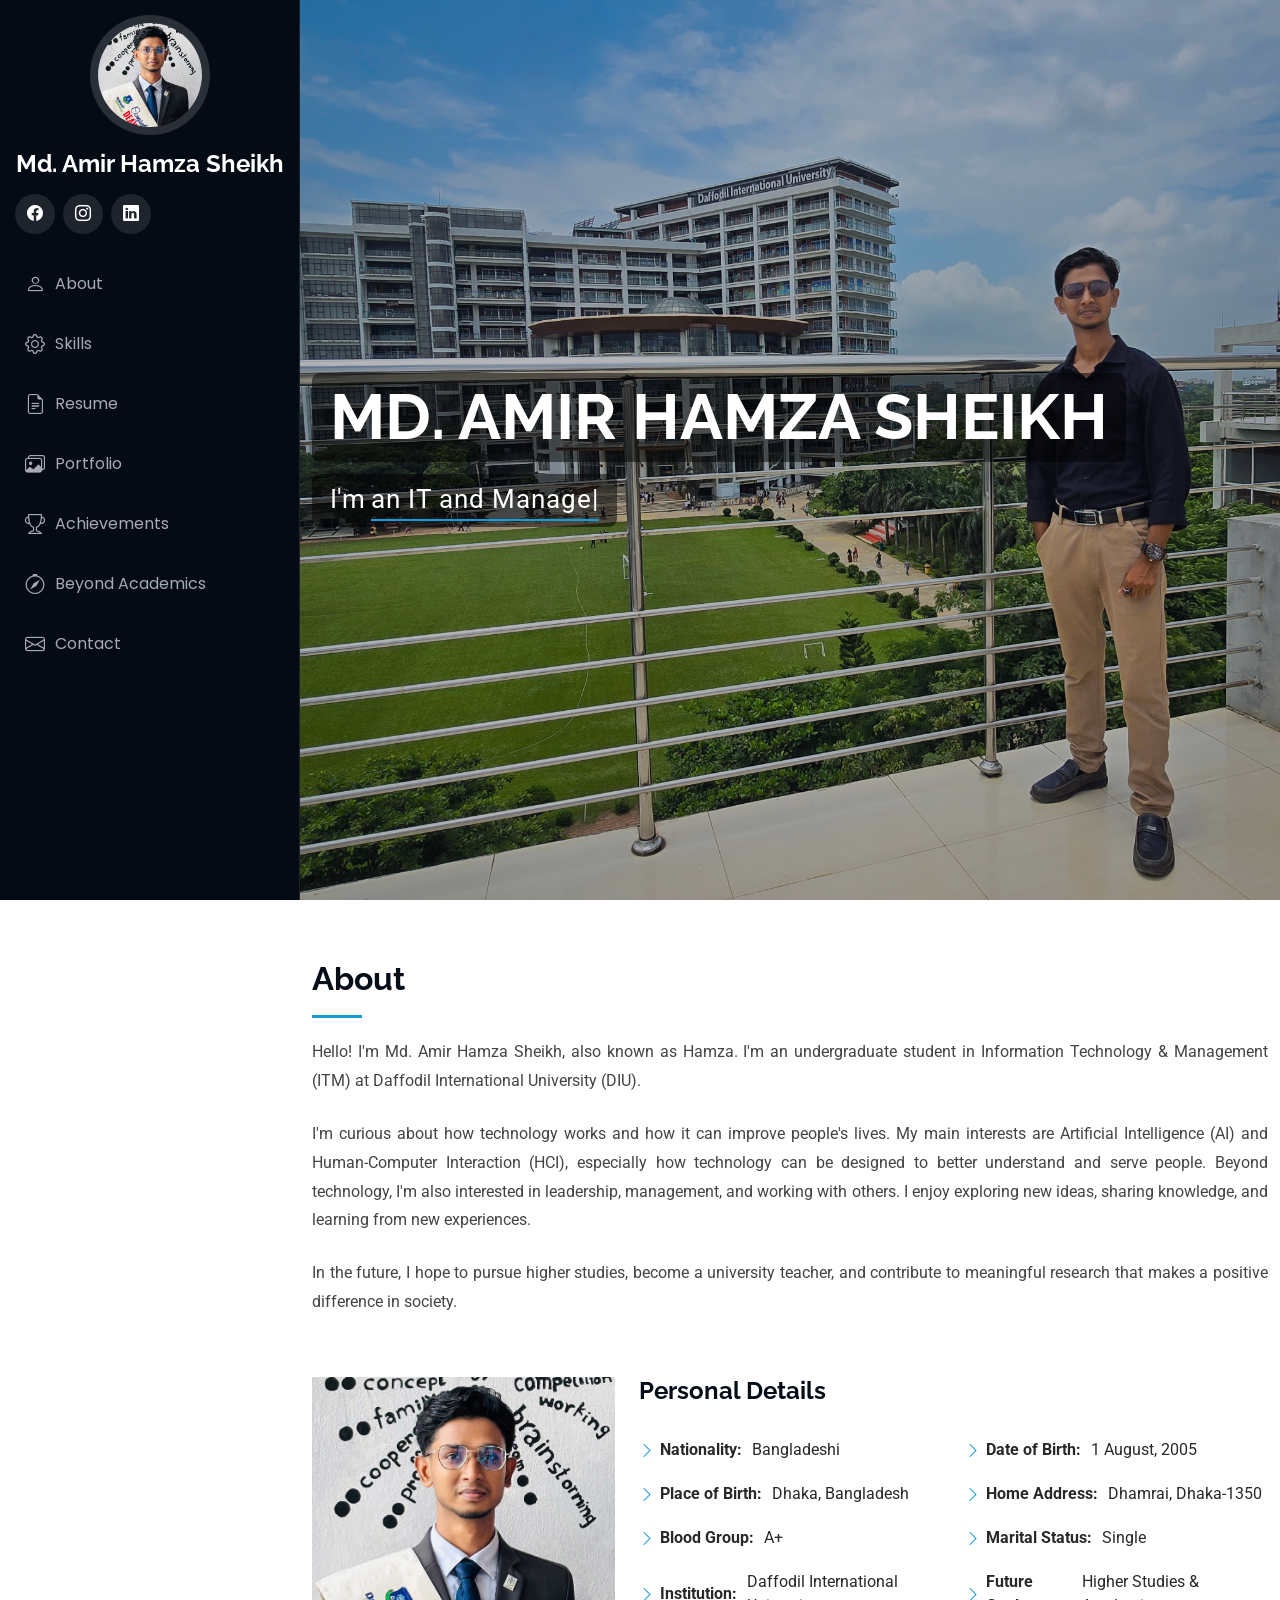
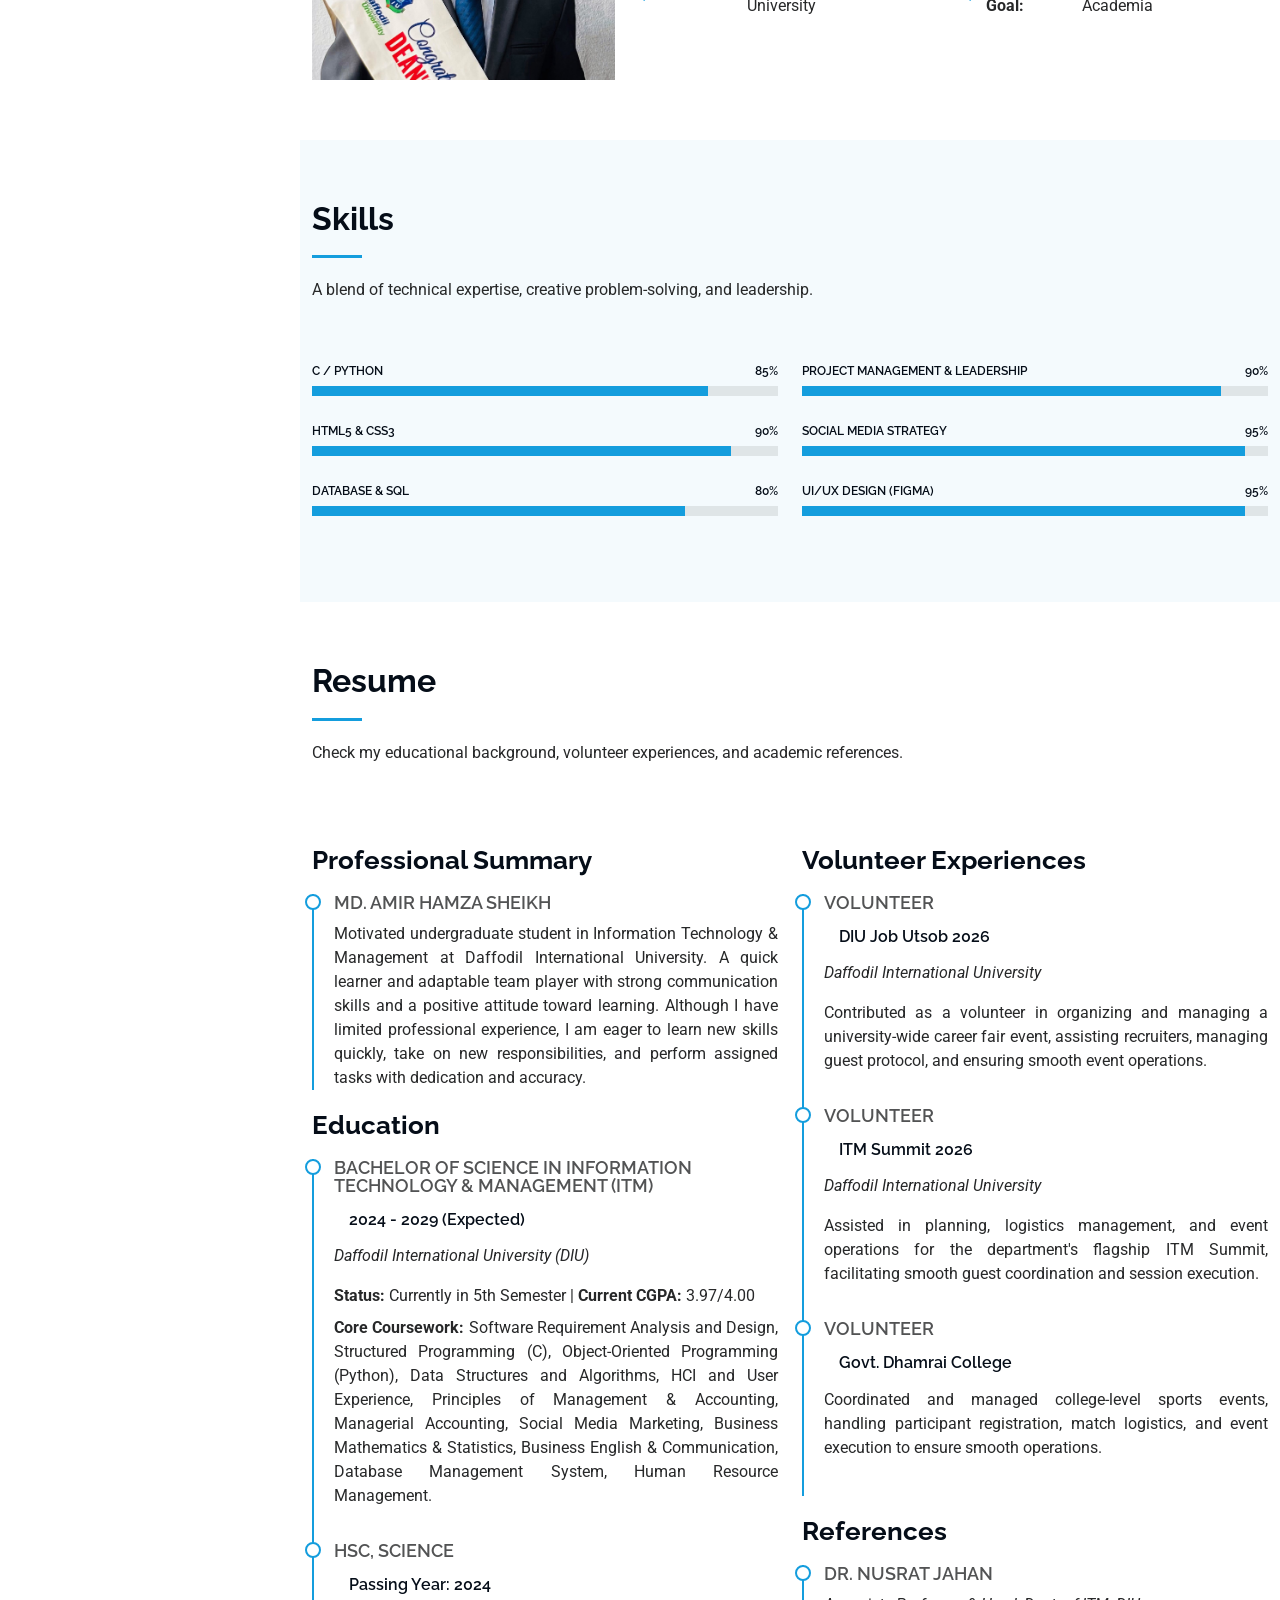
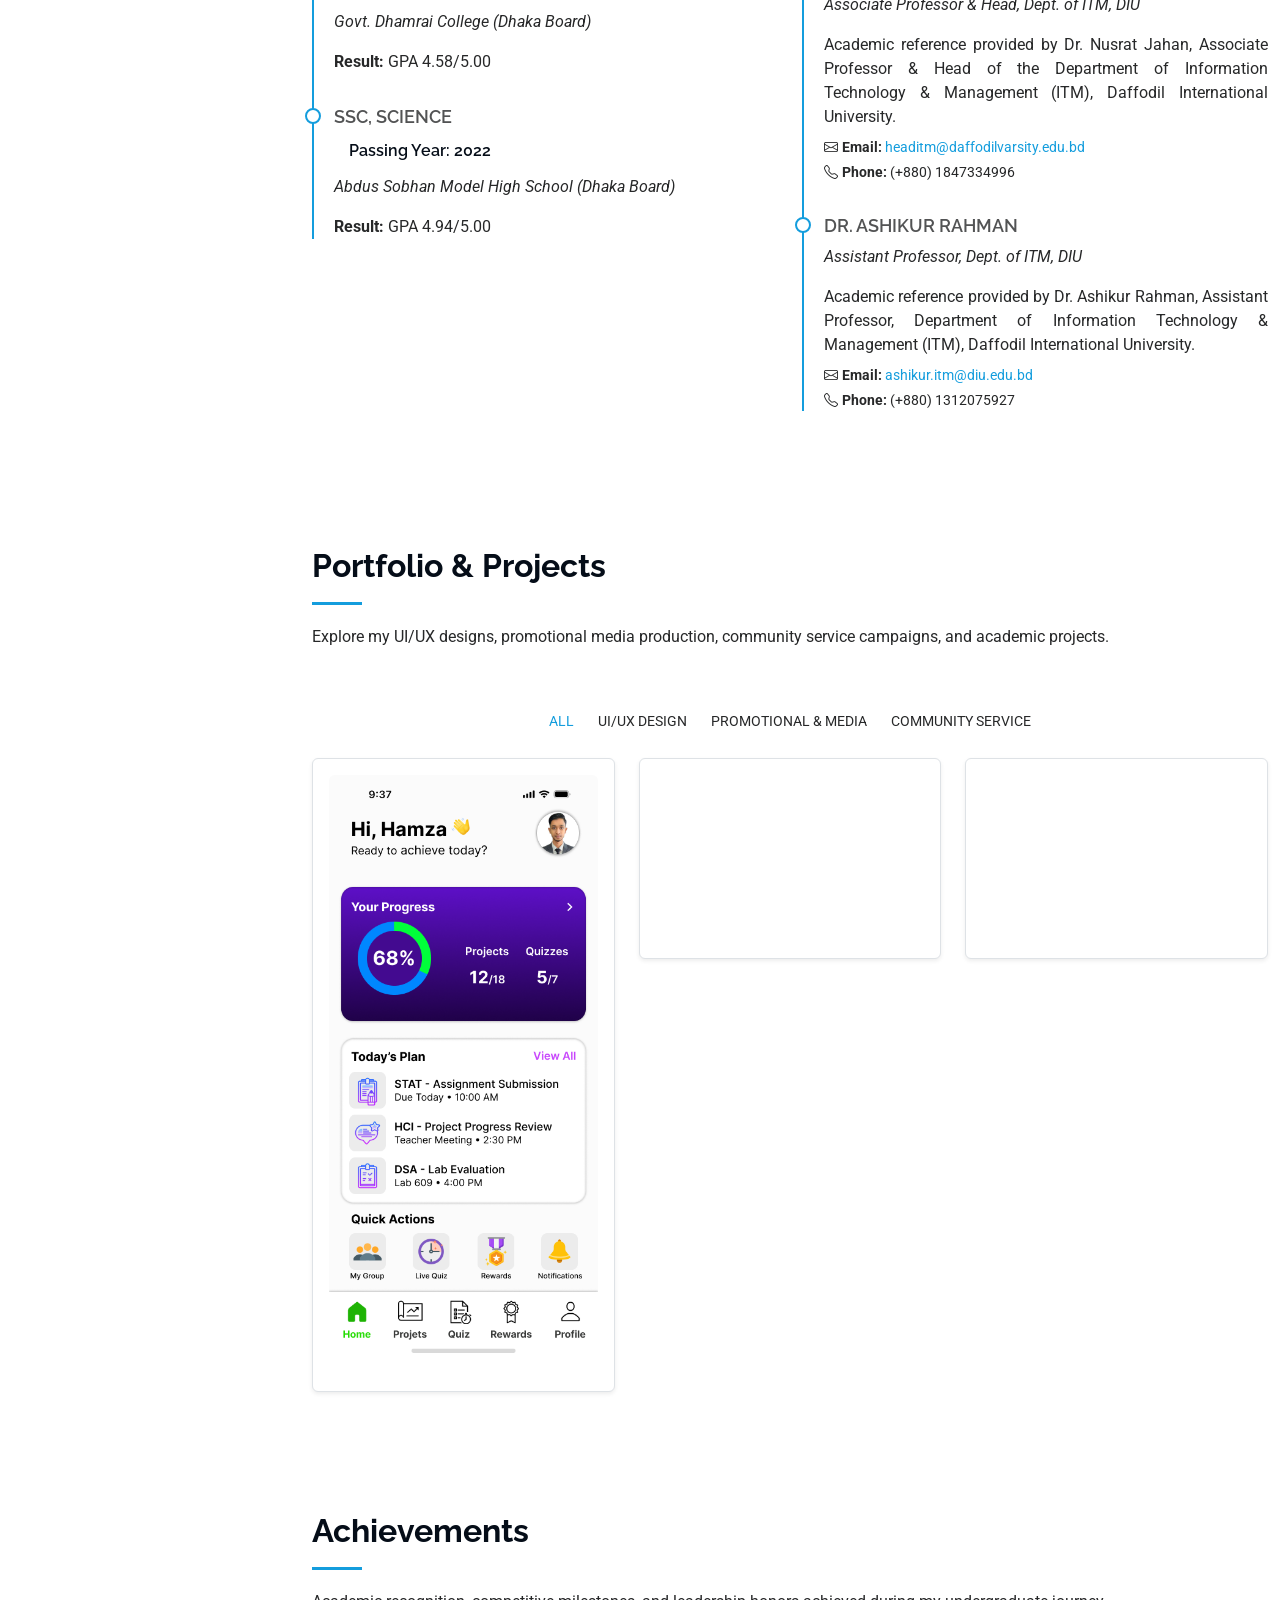
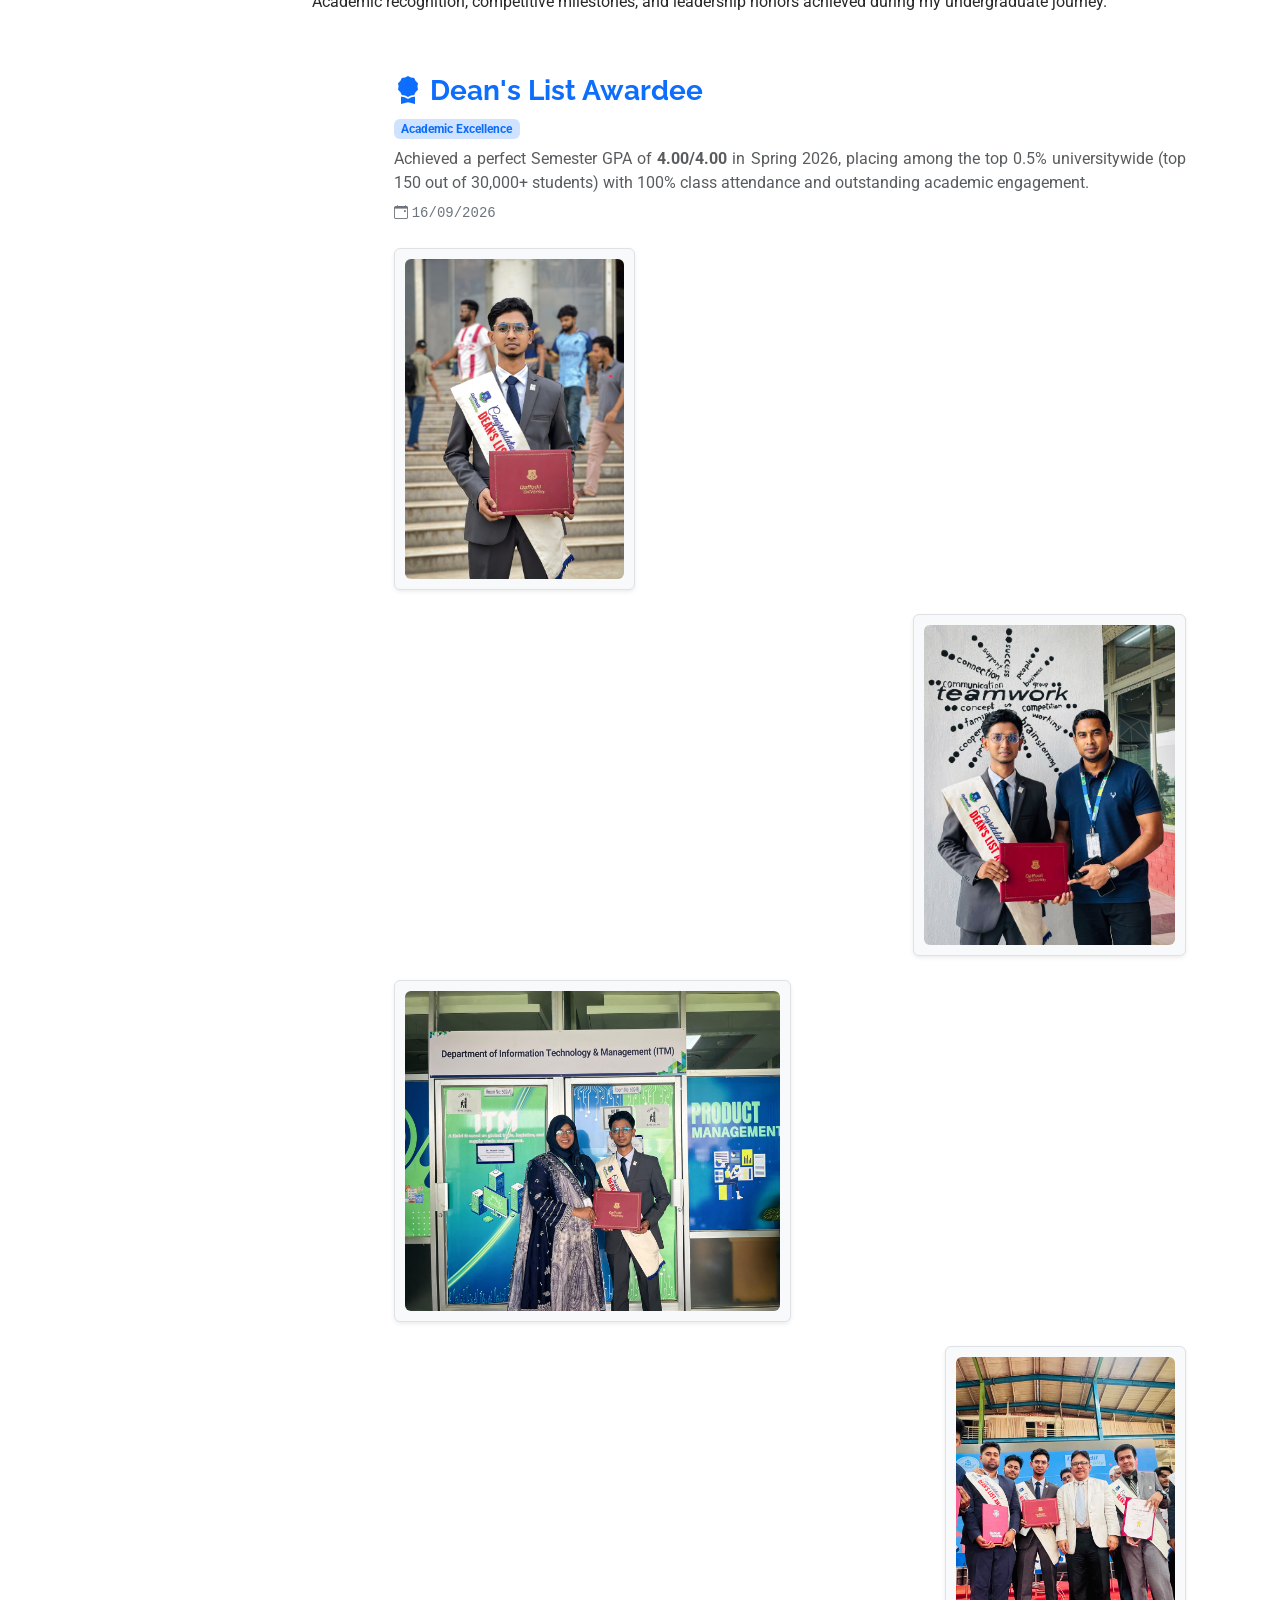
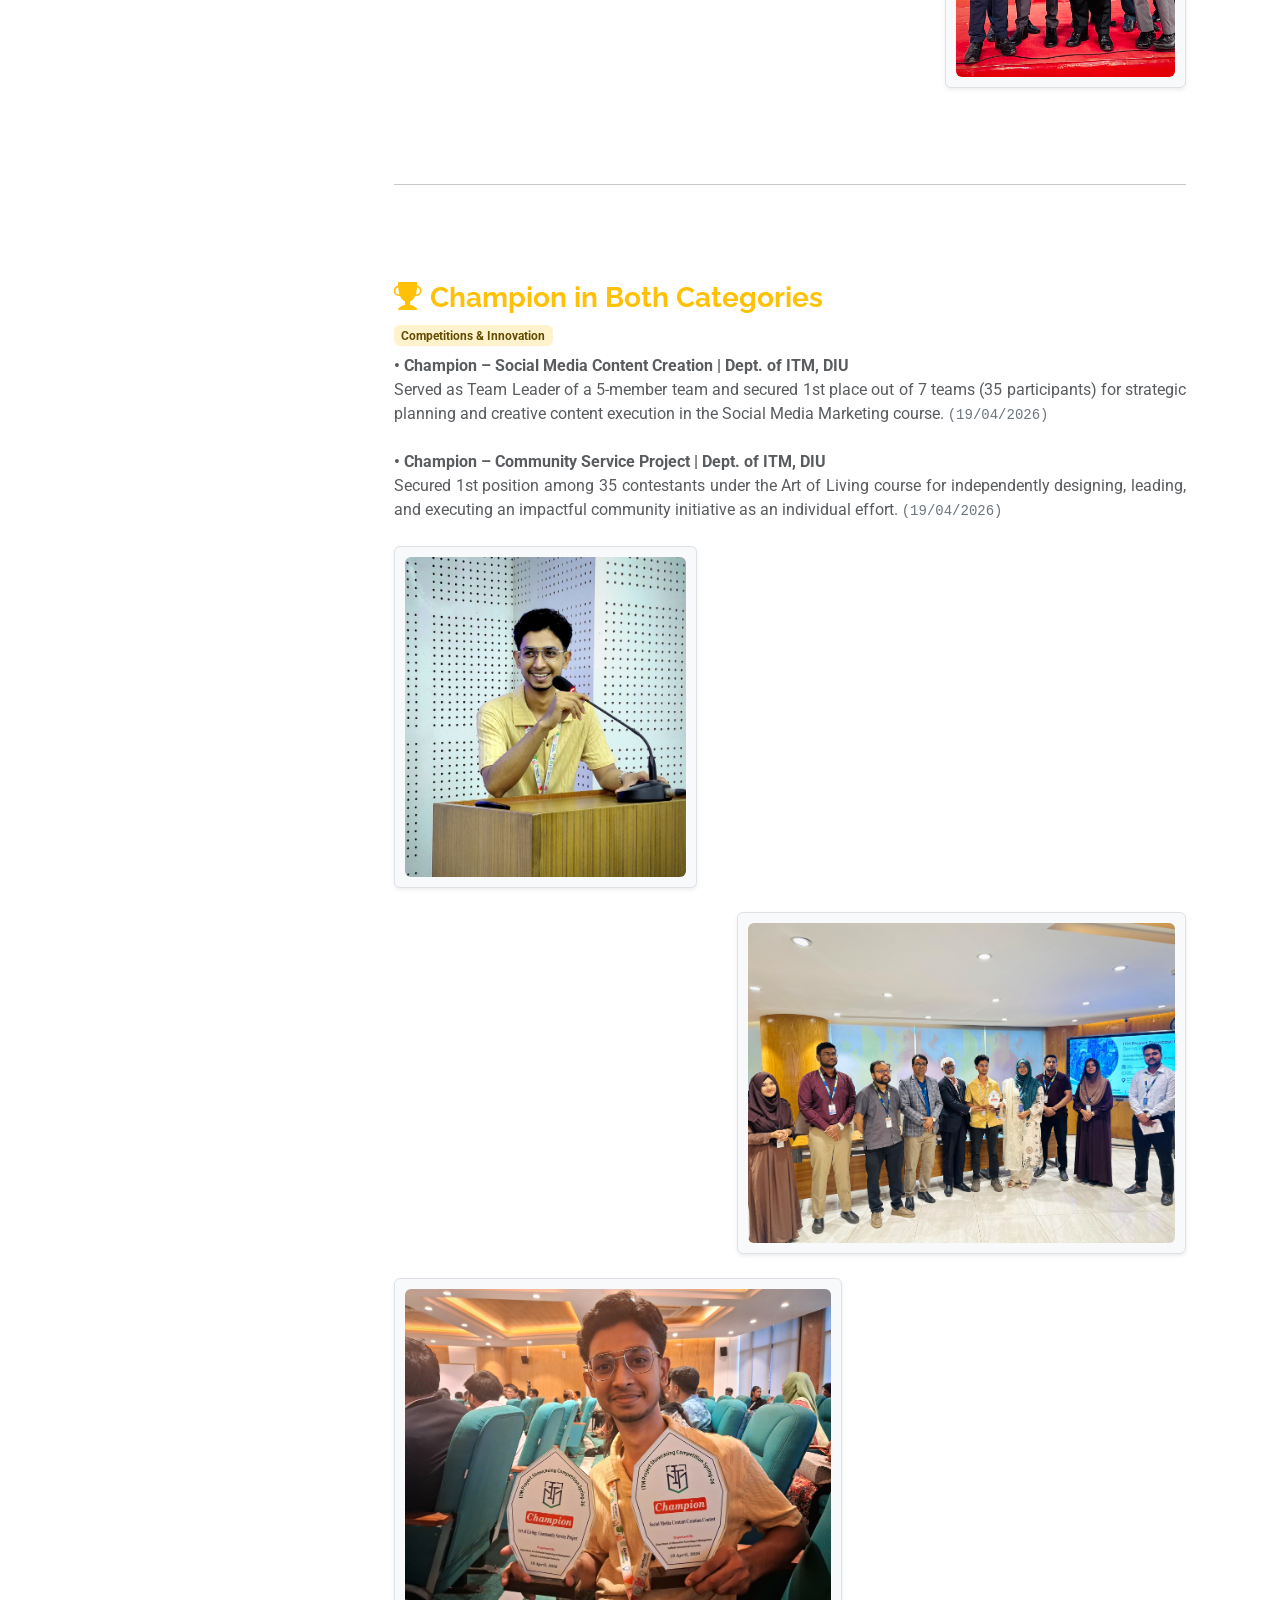
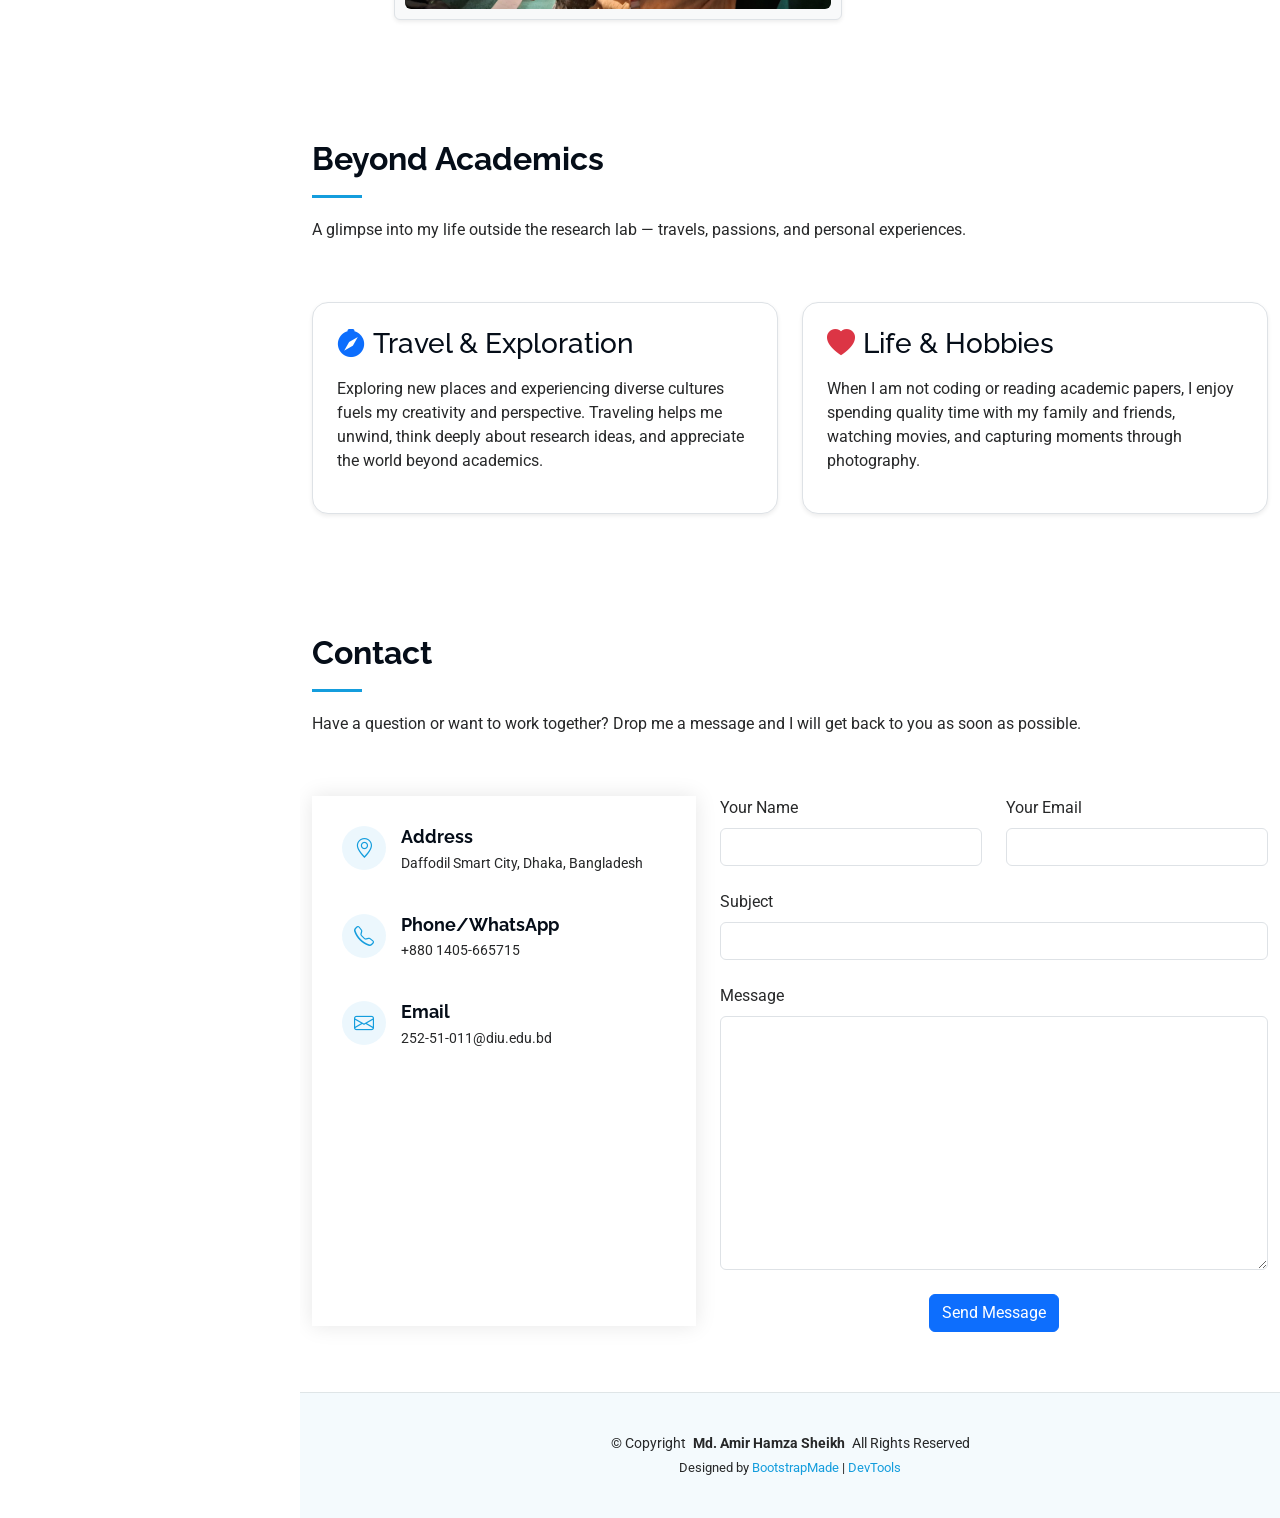
==== commit c0c9ce22: "Update index.html" ====
--- a/index.html
+++ b/index.html
@@ -16,9 +16,15 @@
   <meta property="og:image:type" content="image/png" />
   <meta property="og:image:width" content="886" />
   <meta property="og:image:height" content="630" />
+
+  <!-- Twitter Card Meta Tags (WhatsApp & Messenger Fallback) -->
+  <meta name="twitter:card" content="summary_large_image">
+  <meta name="twitter:title" content="Md. Amir Hamza Sheikh | Official Website">
+  <meta name="twitter:description" content="Explore my research, academic achievements, projects, and personal profile.">
+  <meta name="twitter:image" content="https://amirhamza-sheikh.github.io/assets/img/preview-image.png">
   
   <meta content="Official website of Md. Amir Hamza Sheikh. Explore research, academic accomplishments, leadership roles, and technical projects." name="description">
-  <meta content="Md. Amir Hamza Sheikh, Amir Hamza Sheikh, Amir Hamza DIU ITM, Hamza DIU ITM, Researcher, Academic Profile, Personal Website, Projects" name="keywords">
+  <meta content="Md. Amir Hamza Sheikh, Amir Hamza Sheikh, Amir Hamza, Hamza, Amir Hamza DIU ITM, Hamza DIU ITM, Hamza 252-51-011, Hamza DIU, Hamza ITM, Hamza DIU 252, Hamza ITM 12, Hamza FSIT, Researcher, Academic Profile, Personal Website, Projects, Portfolio" name="keywords">
 
   <!-- Favicons -->
   <link href="assets/img/favicon.png" rel="icon">
@@ -128,7 +134,7 @@
       <ul>
         <li><i class="bi bi-chevron-right"></i> <strong>Nationality:</strong> <span>Bangladeshi</span></li>
         <li><i class="bi bi-chevron-right"></i> <strong>Place of Birth:</strong> <span>Dhaka, Bangladesh</span></li>
-		<li><i class="bi bi-chevron-right"></i> <strong>Blood Group:</strong> <span>A positive (A+)</span></li>
+		<li><i class="bi bi-chevron-right"></i> <strong>Blood Group:</strong> <span>A+</span></li>
         <li><i class="bi bi-chevron-right"></i> <strong>Institution:</strong> <span>Daffodil International University</span></li>
       </ul>
     </div>
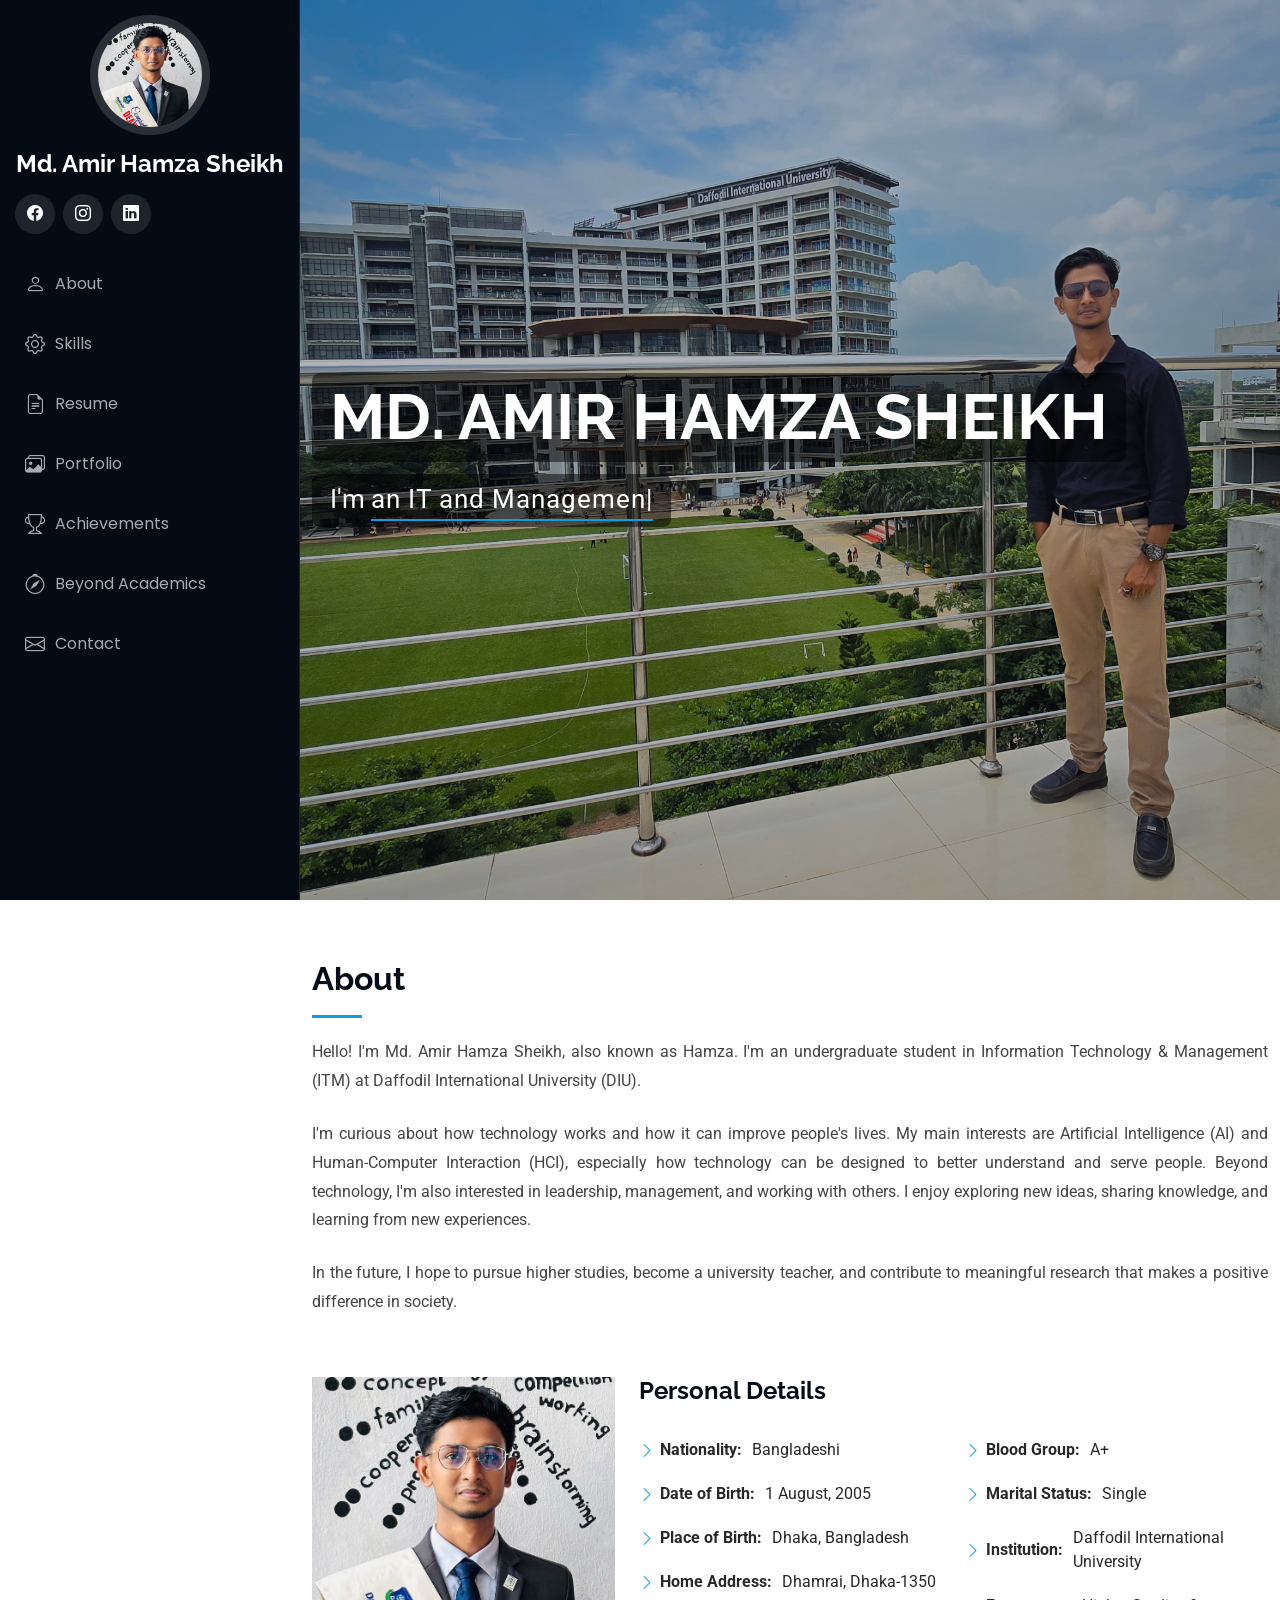
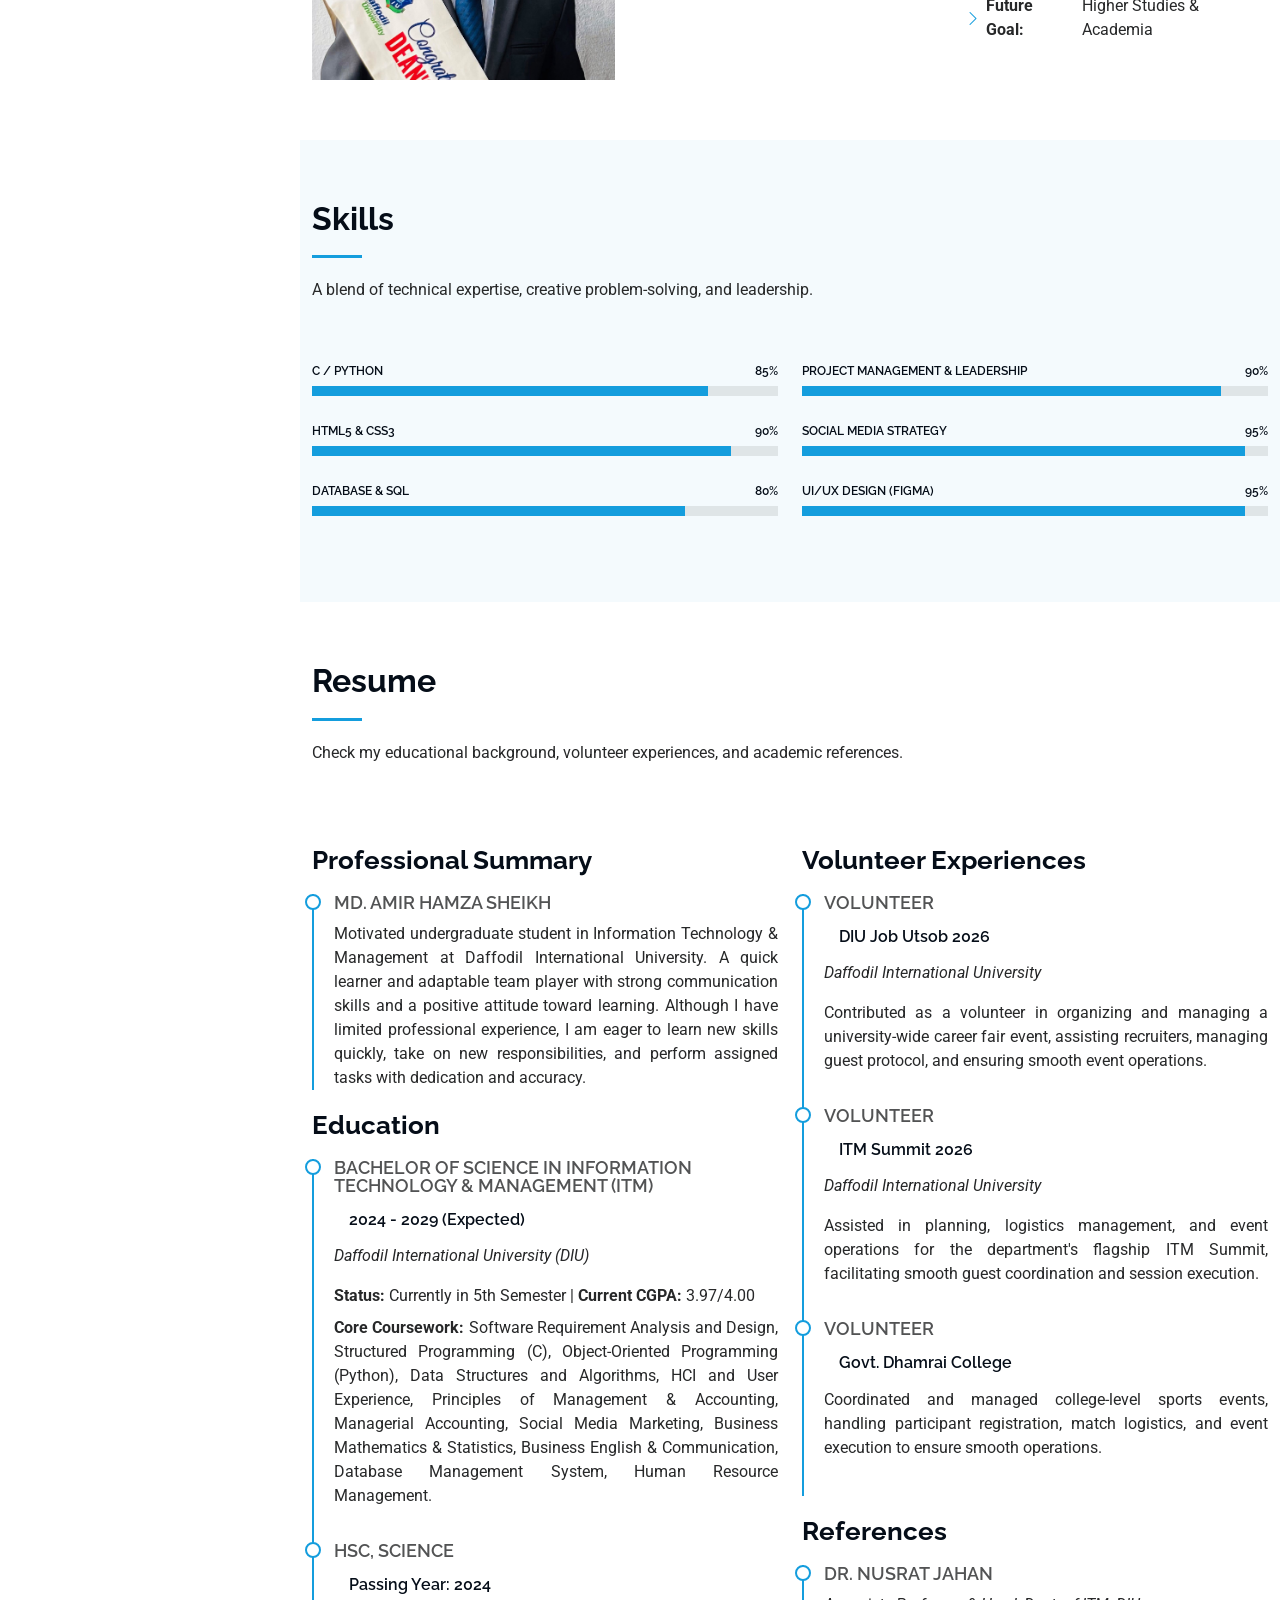
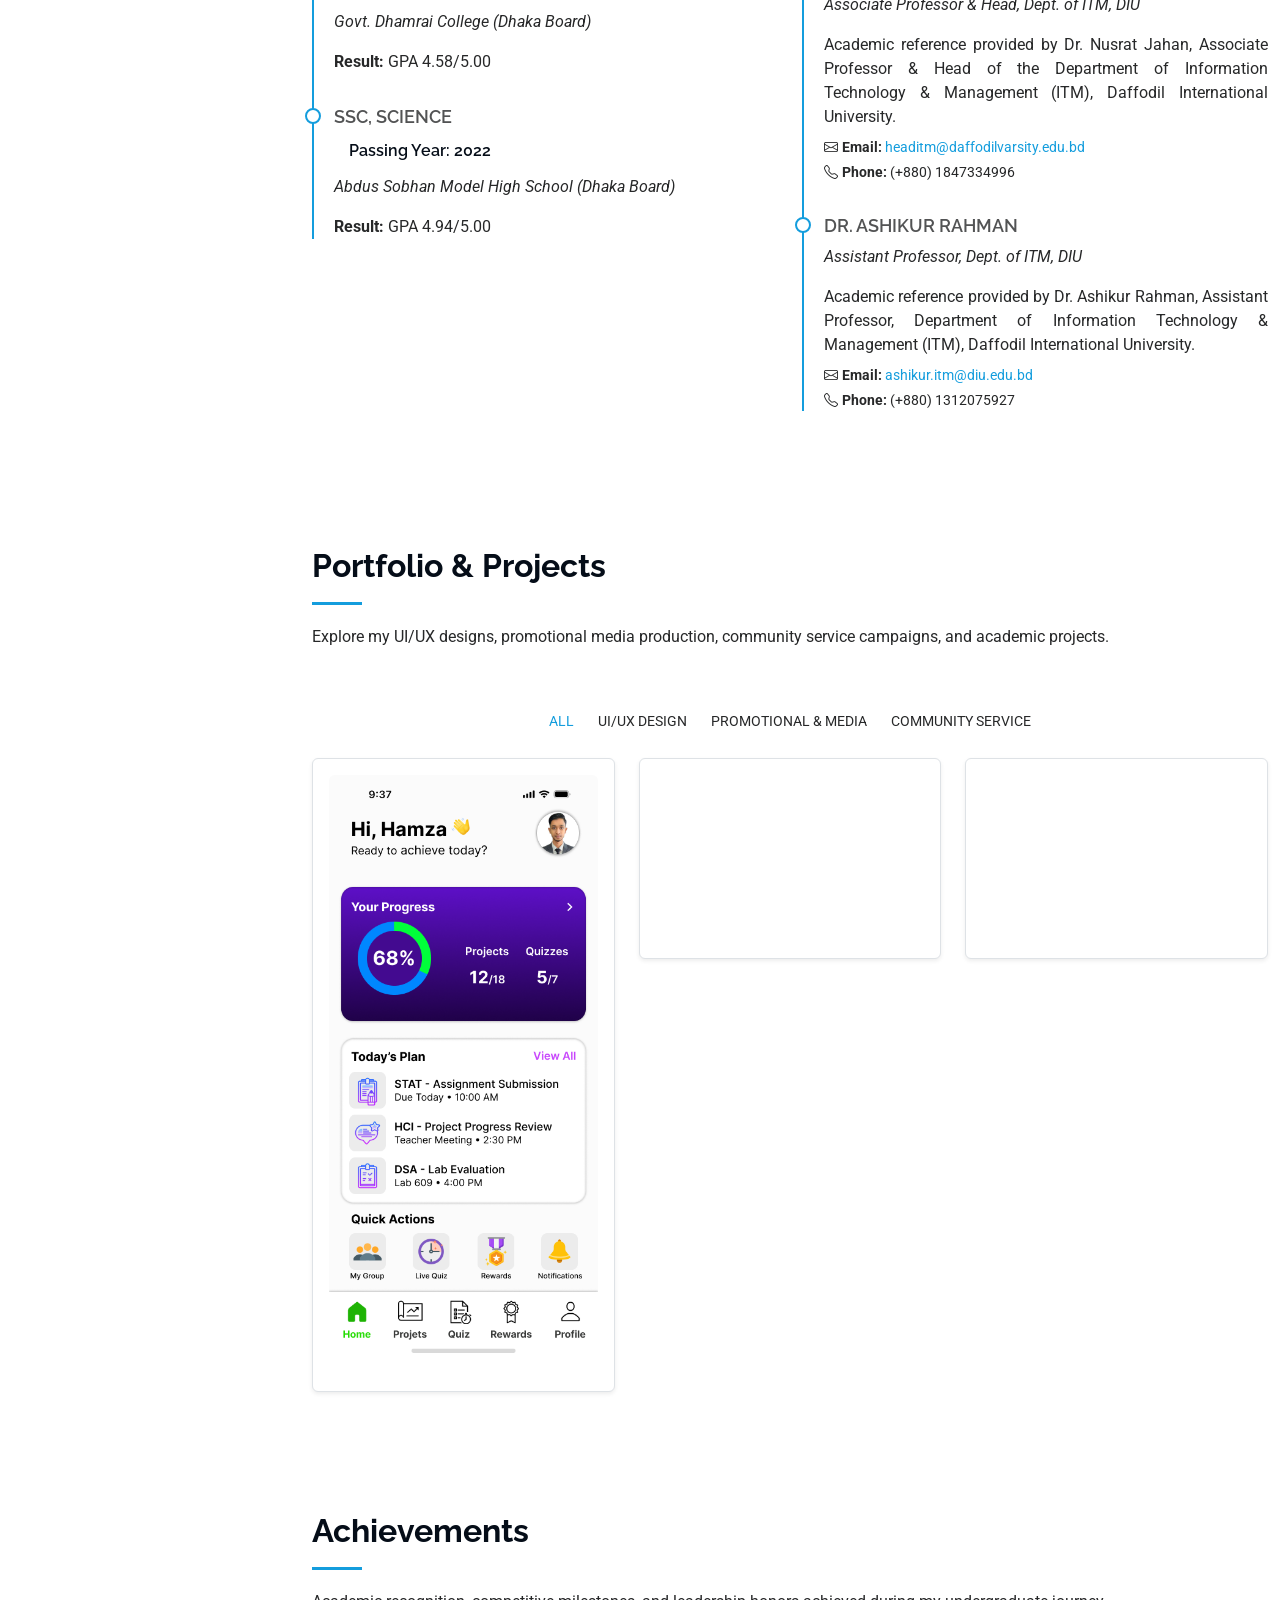
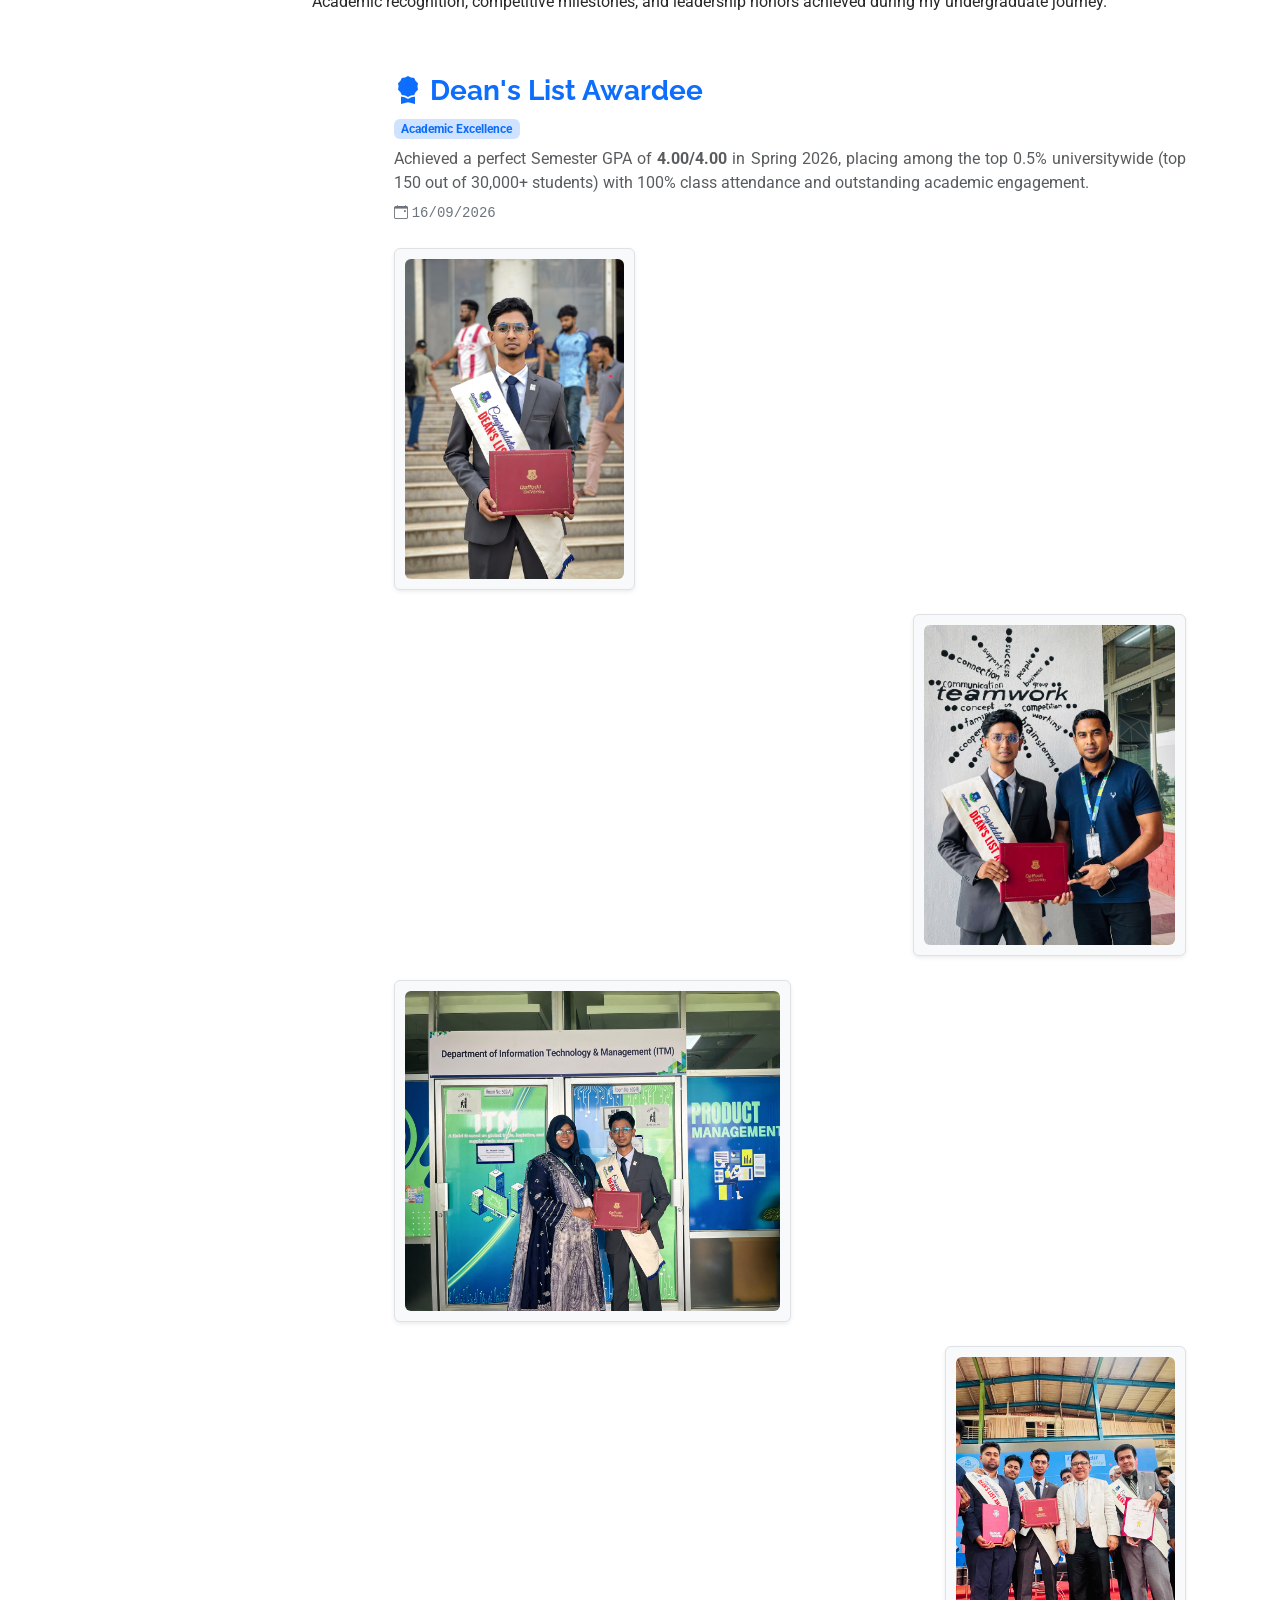
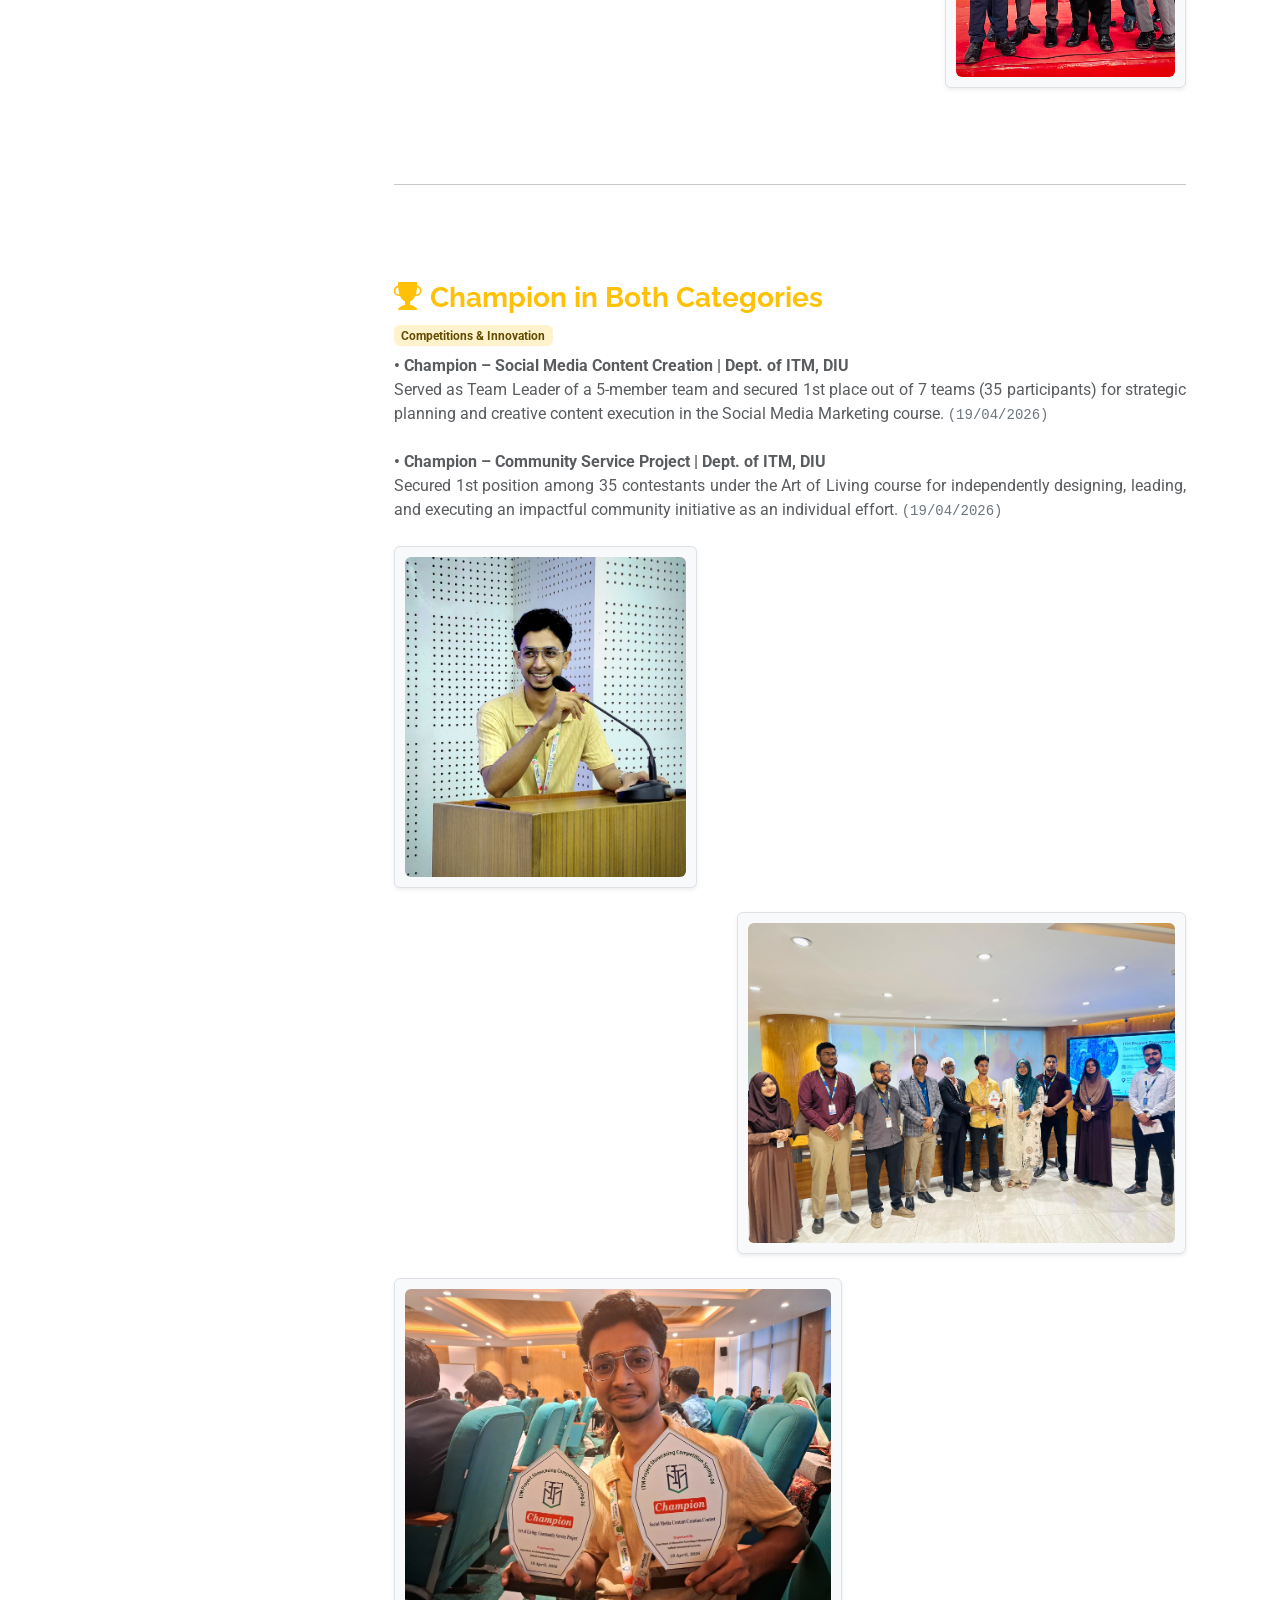
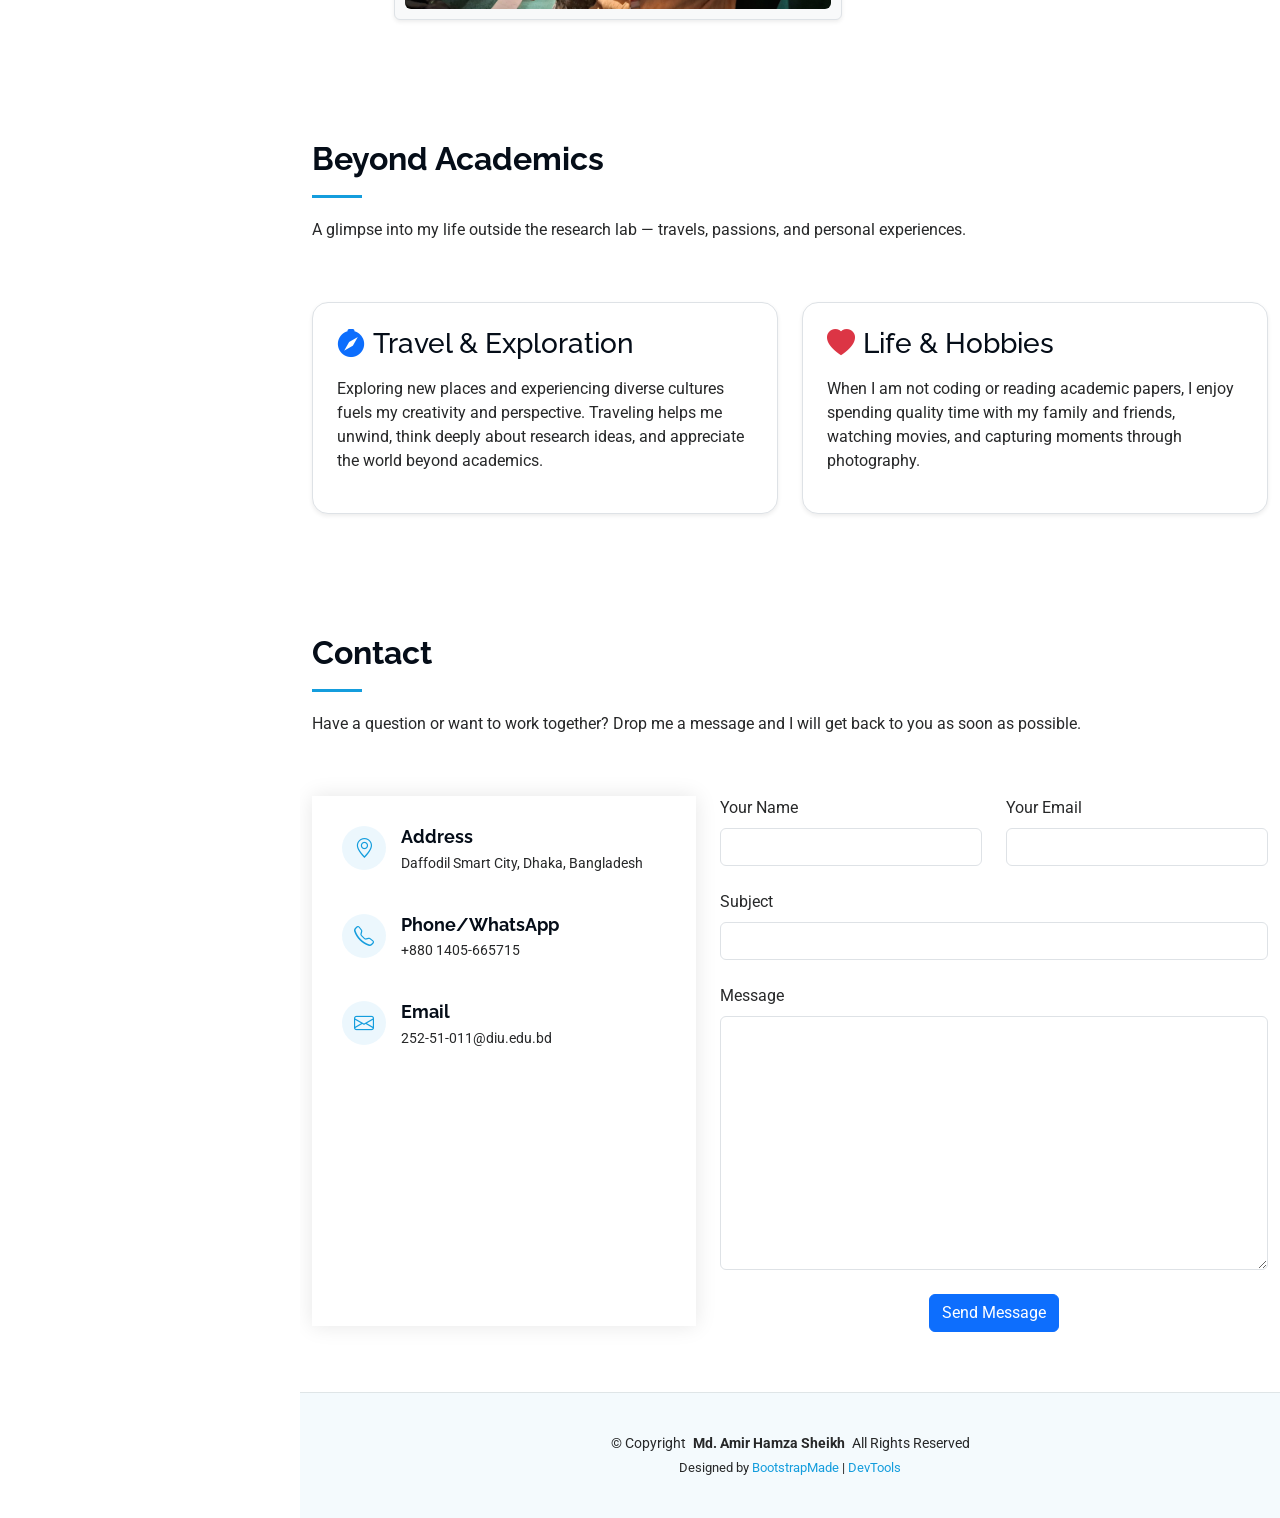
==== commit 19c659c6: "Update index.html" ====
--- a/index.html
+++ b/index.html
@@ -133,16 +133,16 @@
     <div class="col-lg-6">
       <ul>
         <li><i class="bi bi-chevron-right"></i> <strong>Nationality:</strong> <span>Bangladeshi</span></li>
+		<li><i class="bi bi-chevron-right"></i> <strong>Date of Birth:</strong> <span>1 August, 2005</span></li>
         <li><i class="bi bi-chevron-right"></i> <strong>Place of Birth:</strong> <span>Dhaka, Bangladesh</span></li>
-		<li><i class="bi bi-chevron-right"></i> <strong>Blood Group:</strong> <span>A+</span></li>
-        <li><i class="bi bi-chevron-right"></i> <strong>Institution:</strong> <span>Daffodil International University</span></li>
+		<li><i class="bi bi-chevron-right"></i> <strong>Home Address:</strong> <span>Dhamrai, Dhaka-1350</span></li>
       </ul>
     </div>
     <div class="col-lg-6">
       <ul>
-        <li><i class="bi bi-chevron-right"></i> <strong>Date of Birth:</strong> <span>1 August, 2005</span></li>
-        <li><i class="bi bi-chevron-right"></i> <strong>Home Address:</strong> <span>Dhamrai, Dhaka-1350</span></li>
+        <li><i class="bi bi-chevron-right"></i> <strong>Blood Group:</strong> <span>A+</span></li>
 		<li><i class="bi bi-chevron-right"></i> <strong>Marital Status:</strong> <span>Single</span></li>
+		<li><i class="bi bi-chevron-right"></i> <strong>Institution:</strong> <span>Daffodil International University</span></li>
         <li><i class="bi bi-chevron-right"></i> <strong>Future Goal:</strong> <span>Higher Studies &amp; Academia</span></li>
       </ul>
     </div>
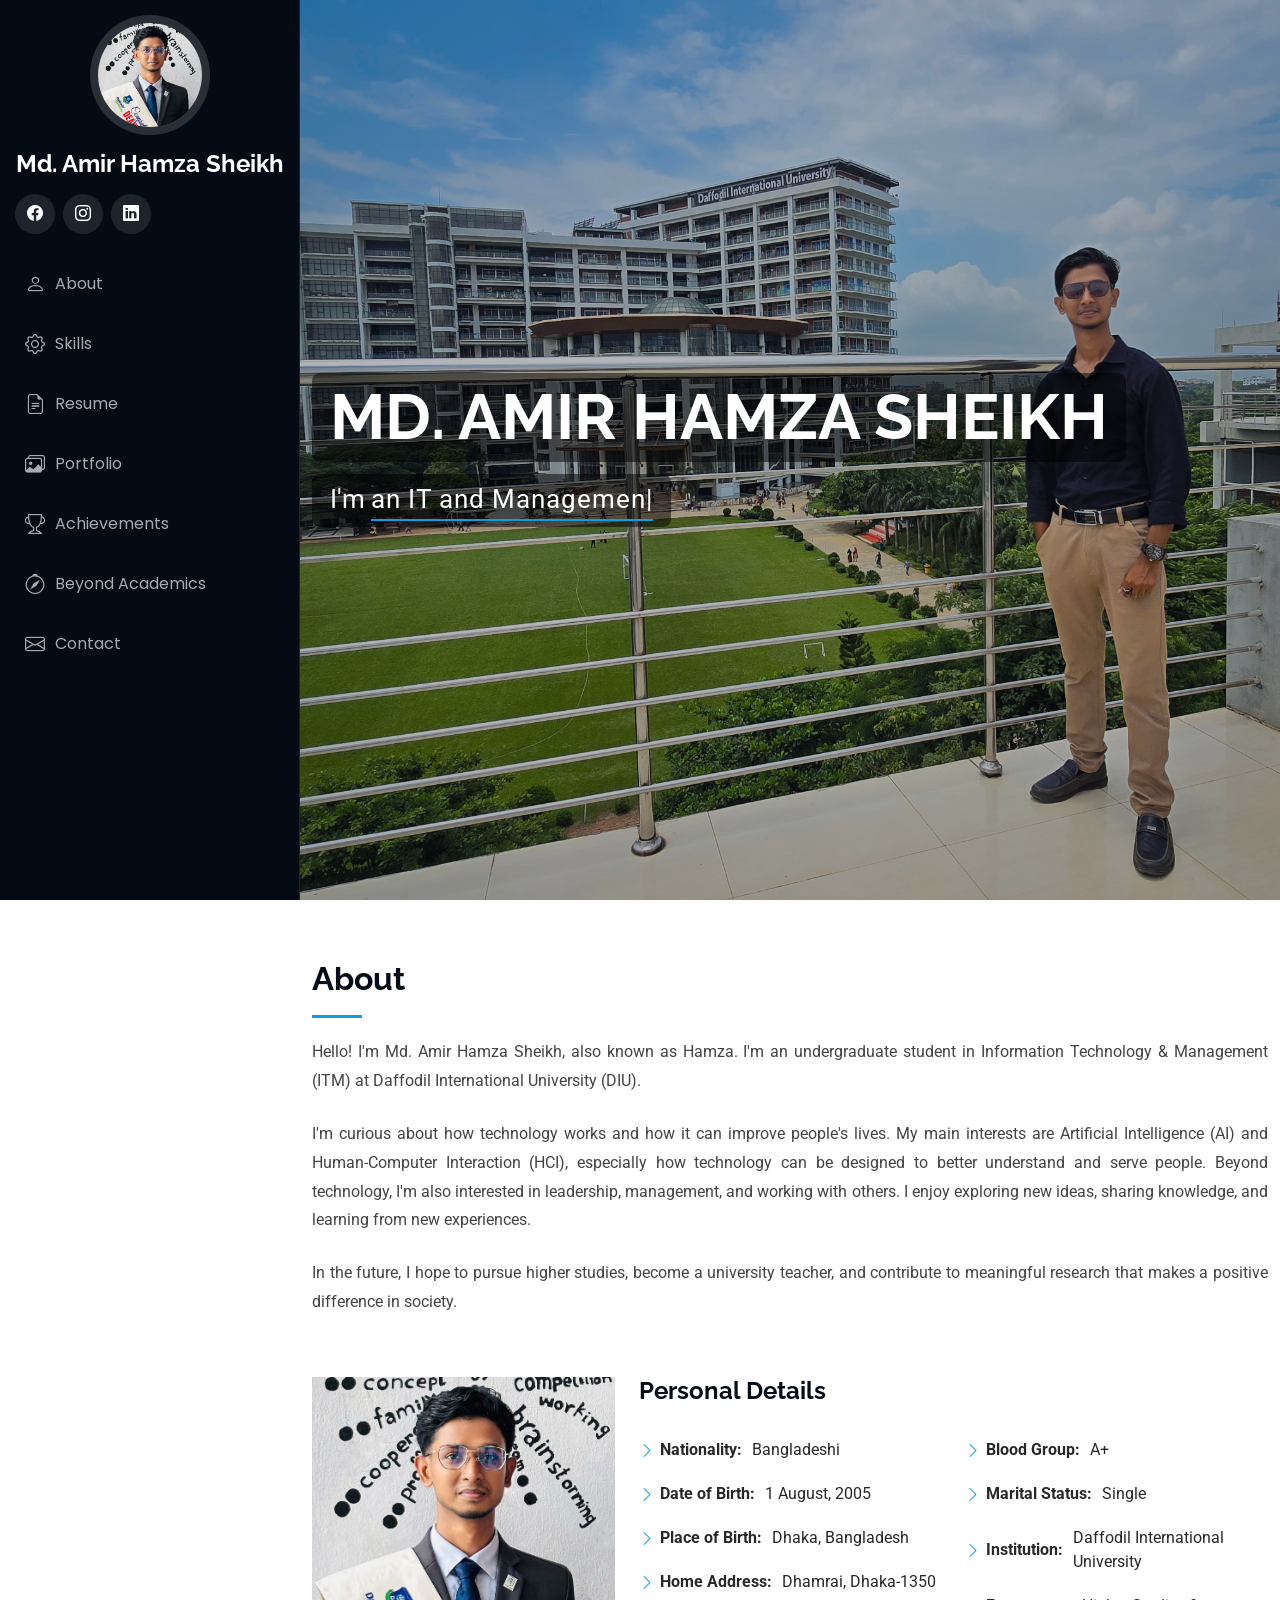
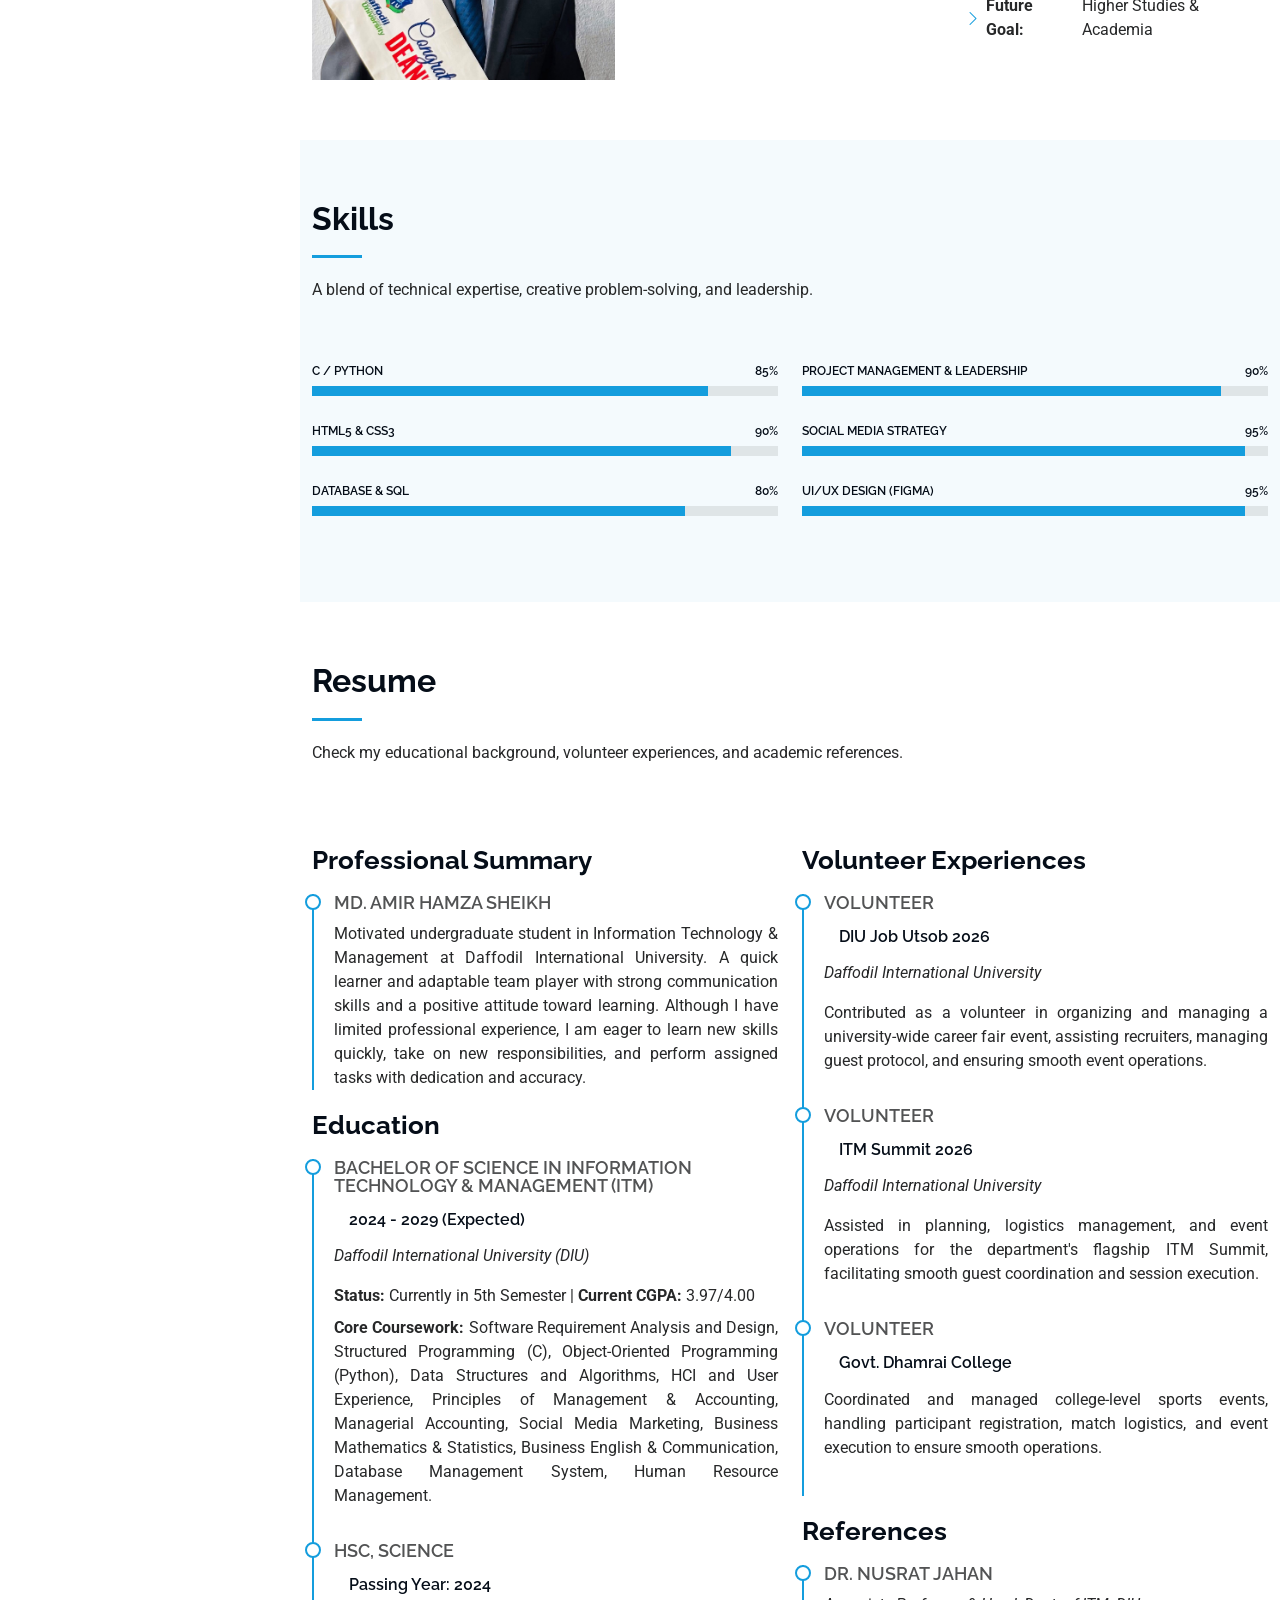
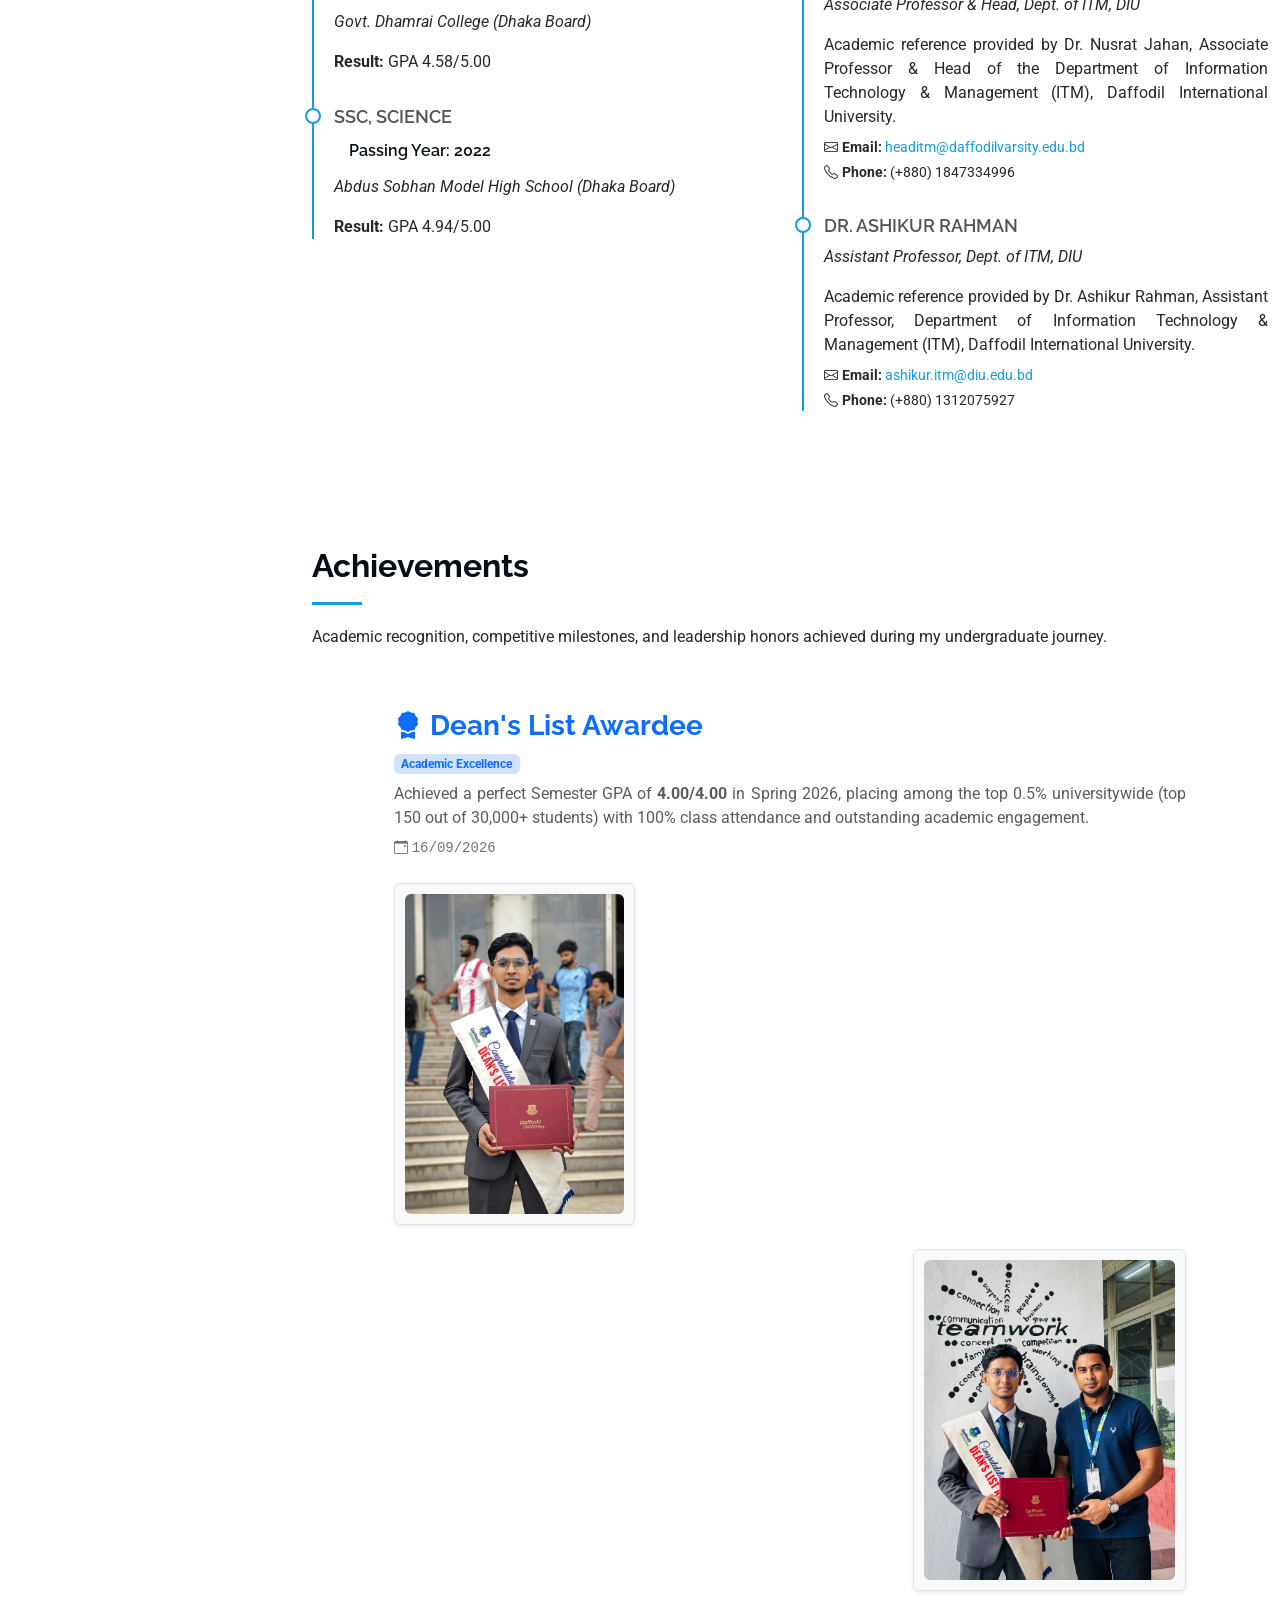
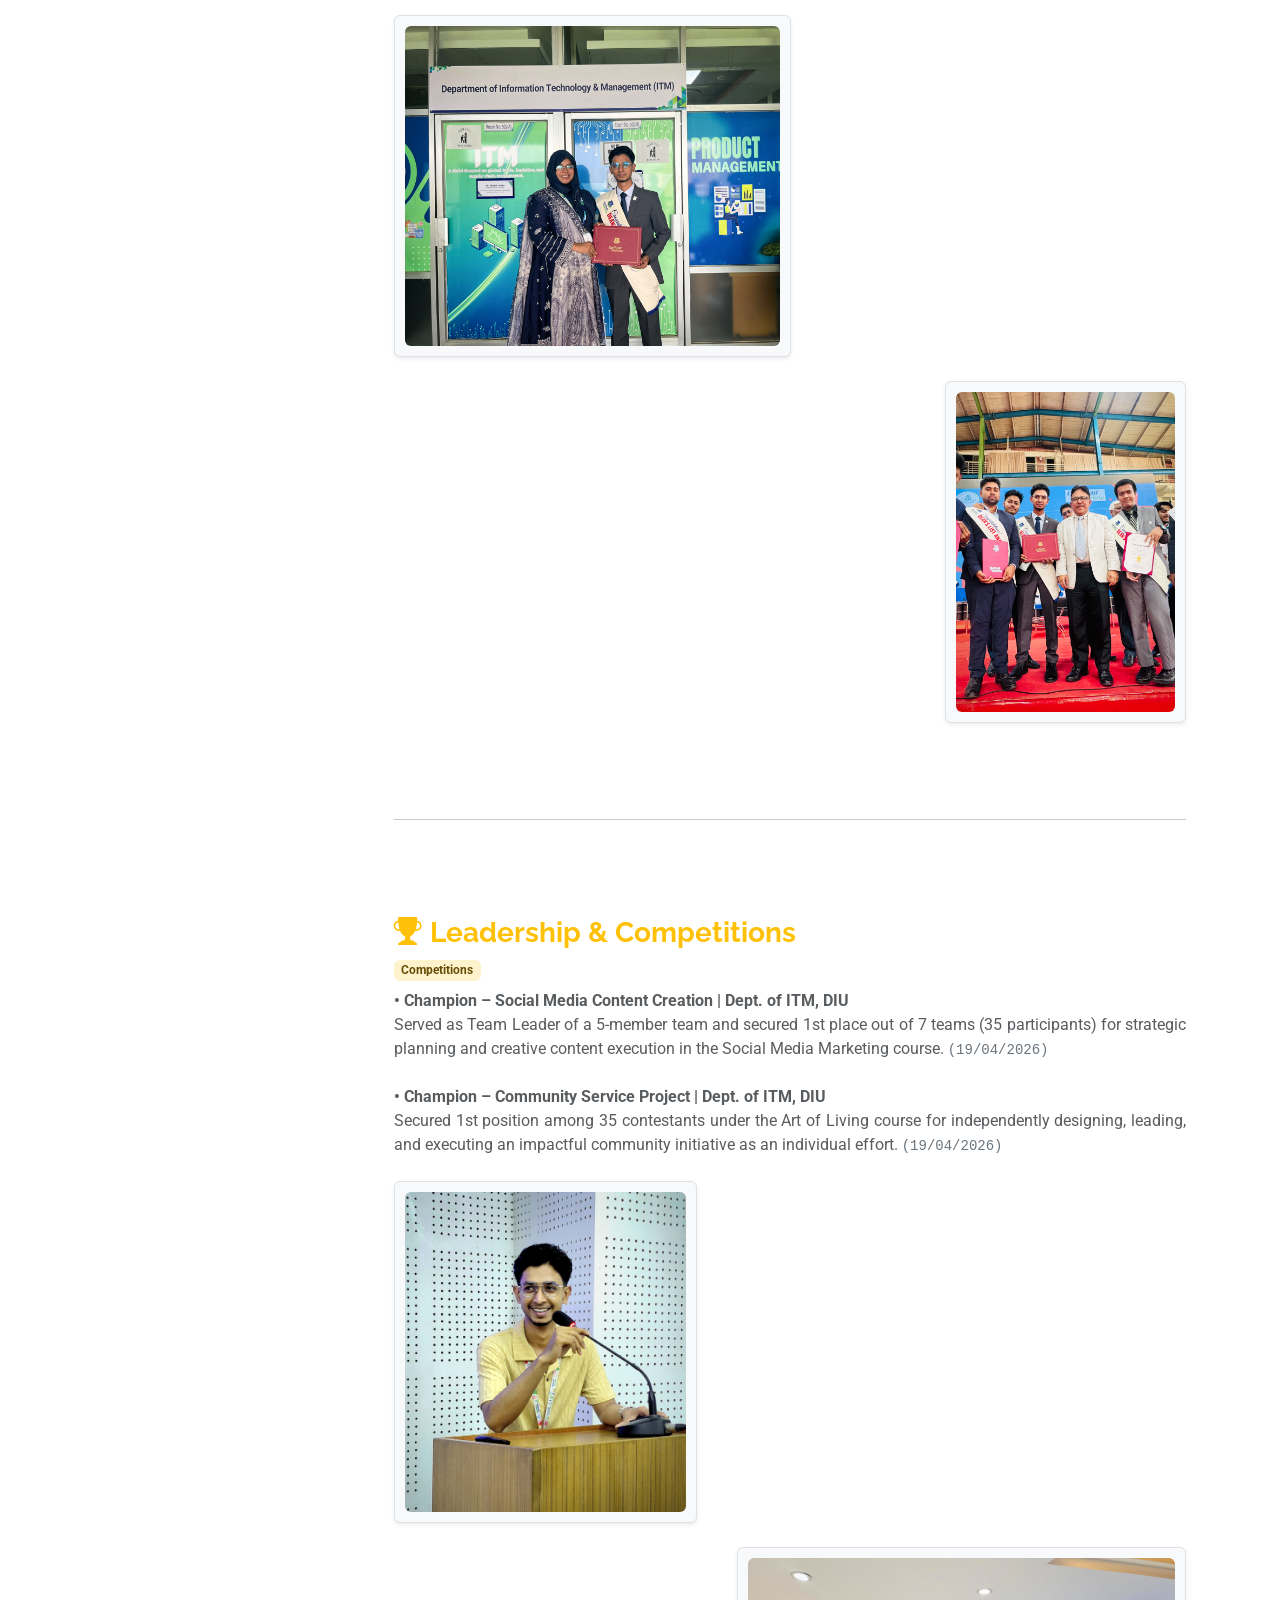
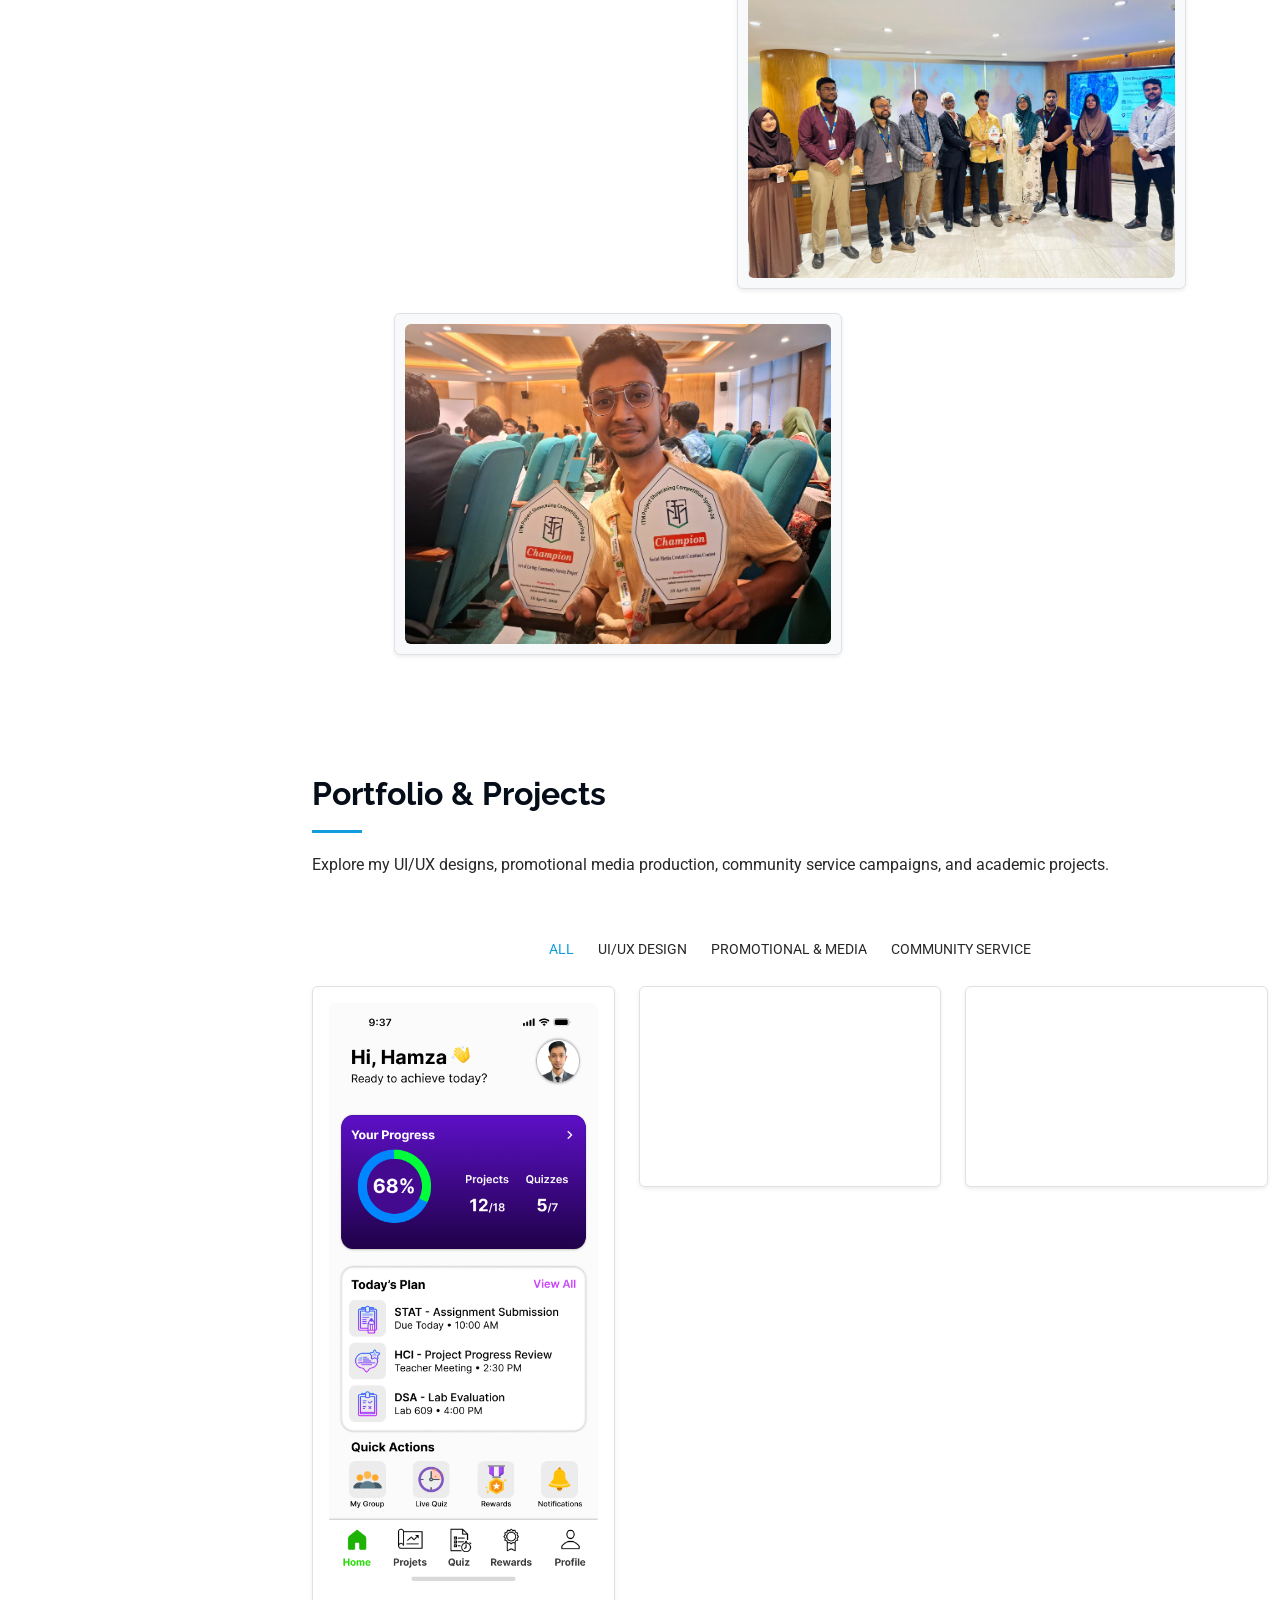
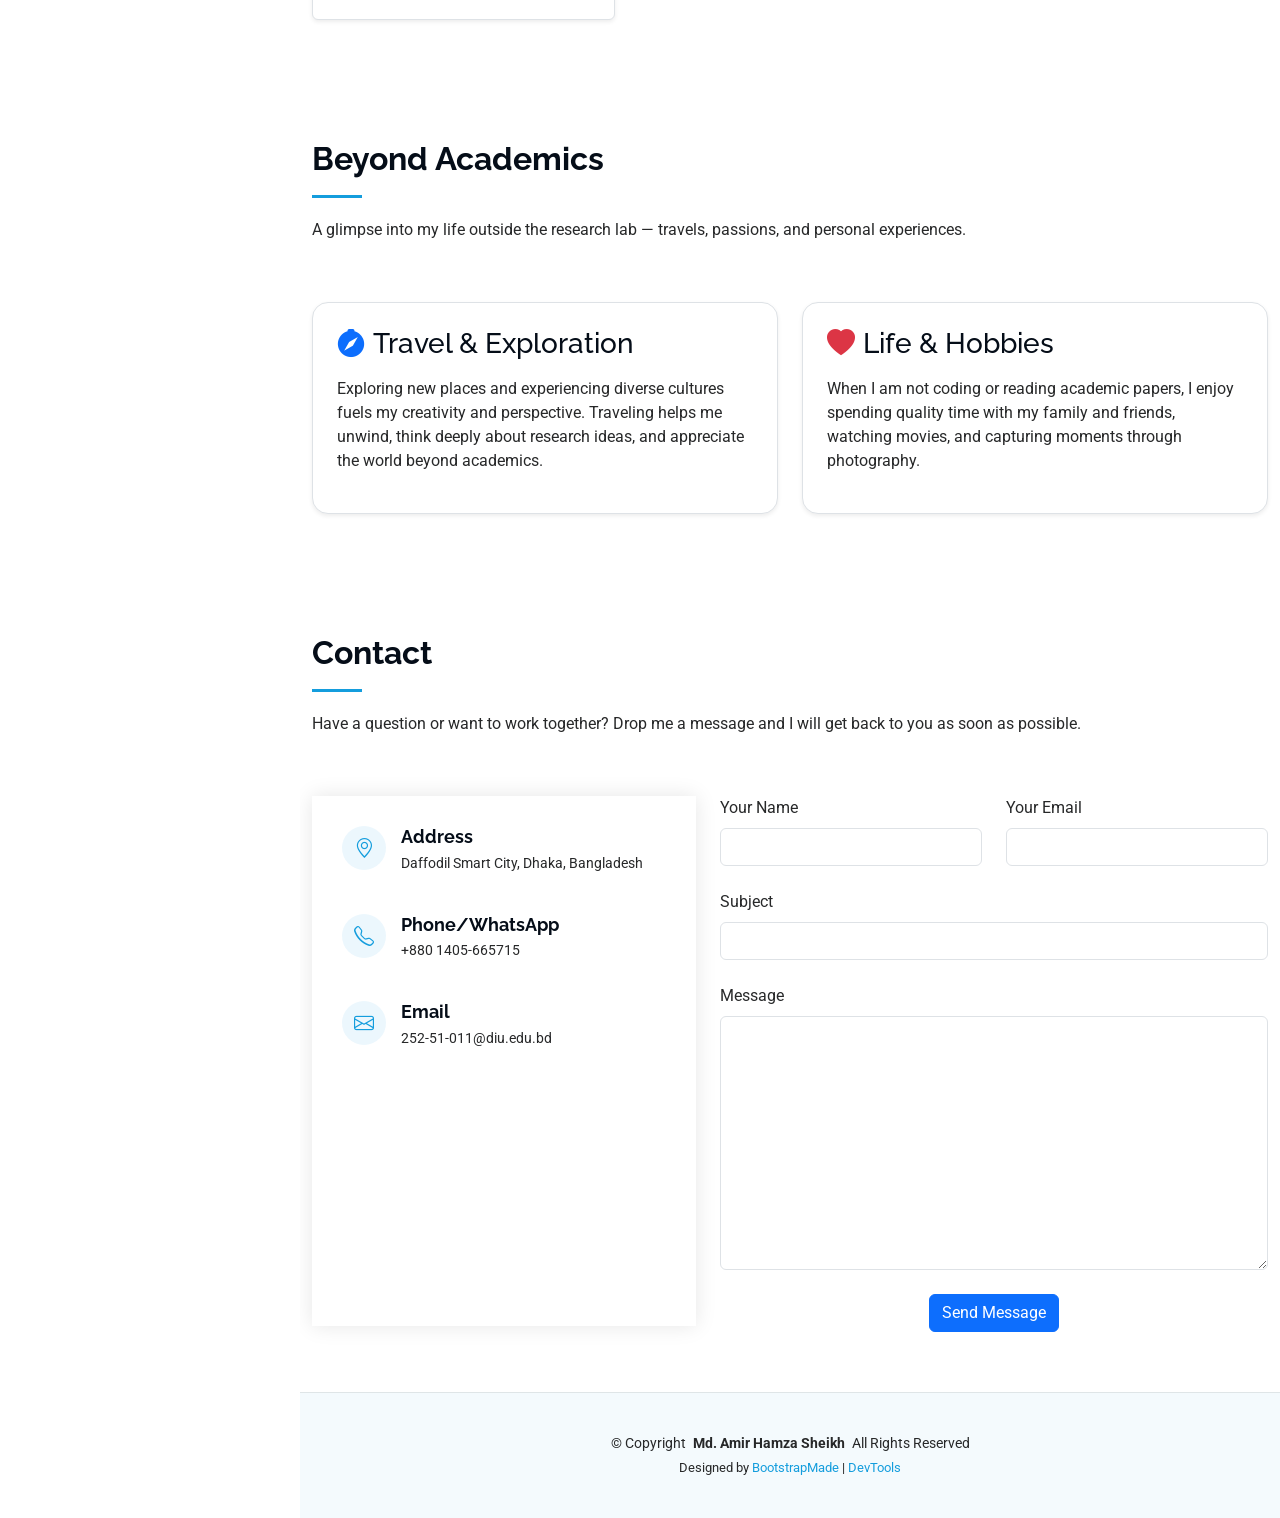
==== commit e46a9072: "Update index.html" ====
--- a/index.html
+++ b/index.html
@@ -343,6 +343,108 @@
 
 </section><!-- /Resume Section -->
 
+<!-- Achievements Section -->
+<section id="achievements" class="achievements section overflow-hidden">
+
+  <!-- Section Title -->
+  <div class="container section-title" data-aos="fade-up">
+    <h2>Achievements</h2>
+    <p>Academic recognition, competitive milestones, and leadership honors achieved during my undergraduate journey.</p>
+  </div><!-- End Section Title -->
+
+  <div class="container">
+
+    <div class="row gy-5 justify-content-center">
+
+      <!-- ================= Dean's List Section ================= -->
+      <div class="col-lg-10">
+        <div class="achievement-header mb-4" data-aos="fade-up">
+          <h3 class="text-primary fw-bold"><i class="bi bi-award-fill me-2"></i>Dean's List Awardee</h3>
+          <span class="badge bg-primary-subtle text-primary mb-2">Academic Excellence</span>
+          <p class="text-muted fs-6 text-justify">
+  Achieved a perfect Semester GPA of <strong>4.00/4.00</strong> in Spring 2026, placing among the top 0.5% universitywide (top 150 out of 30,000+ students) with 100% class attendance and outstanding academic engagement.<span class="d-block mt-2 text-secondary small font-monospace"><i class="bi bi-calendar-event me-1"></i>16/09/2026</span>
+</p>
+        </div>
+
+        <!-- Alternating Zig-Zag Layout for Dean's List -->
+        <div class="row gy-4">
+          <!-- DA1: Bam Side-e Align -->
+          <div class="col-12 d-flex justify-content-start" data-aos="fade-right" data-aos-duration="1000">
+            <div class="full-img-card shadow-sm border rounded">
+              <img src="assets/img/DA1.jpg" alt="Dean's List Award 1" class="img-fluid rounded">
+            </div>
+          </div>
+
+          <!-- DA2: Dan Side-e Align -->
+          <div class="col-12 d-flex justify-content-end" data-aos="fade-left" data-aos-duration="1000">
+            <div class="full-img-card shadow-sm border rounded">
+              <img src="assets/img/DA2.jpg" alt="Dean's List Award 2" class="img-fluid rounded">
+            </div>
+          </div>
+
+          <!-- DA3: Bam Side-e Align -->
+          <div class="col-12 d-flex justify-content-start" data-aos="fade-right" data-aos-duration="1000">
+            <div class="full-img-card shadow-sm border rounded">
+              <img src="assets/img/DA3.jpg" alt="Dean's List Award 3" class="img-fluid rounded">
+            </div>
+          </div>
+
+          <!-- DA4: Dan Side-e Align -->
+          <div class="col-12 d-flex justify-content-end" data-aos="fade-left" data-aos-duration="1000">
+            <div class="full-img-card shadow-sm border rounded">
+              <img src="assets/img/DA4.jpg" alt="Dean's List Award 4" class="img-fluid rounded">
+            </div>
+          </div>
+        </div>
+      </div><!-- End Dean's List Section -->
+
+      <div class="col-lg-10"><hr class="my-5"></div>
+
+      <!-- ================= Championship Section ================= -->
+      <div class="col-lg-10">
+        <div class="achievement-header mb-4" data-aos="fade-up">
+          <h3 class="text-warning fw-bold"><i class="bi bi-trophy-fill me-2"></i>Leadership & Competitions</h3>
+          <span class="badge bg-warning-subtle text-warning-emphasis mb-2">Competitions</span>
+          <p class="text-muted fs-6 text-justify">
+  <strong>• Champion – Social Media Content Creation | Dept. of ITM, DIU</strong><br>
+  Served as Team Leader of a 5-member team and secured 1st place out of 7 teams (35 participants) for strategic planning and creative content execution in the Social Media Marketing course. <span class="text-secondary small font-monospace">(19/04/2026)</span>
+  <br><br>
+  <strong>• Champion – Community Service Project | Dept. of ITM, DIU</strong><br>
+  Secured 1st position among 35 contestants under the Art of Living course for independently designing, leading, and executing an impactful community initiative as an individual effort. <span class="text-secondary small font-monospace">(19/04/2026)</span>
+</p>
+        </div>
+
+        <!-- Alternating Zig-Zag Layout for Championship -->
+        <div class="row gy-4">
+          <!-- CH1: Bam Side-e Align -->
+          <div class="col-12 d-flex justify-content-start" data-aos="fade-right" data-aos-duration="1000">
+            <div class="full-img-card shadow-sm border rounded">
+              <img src="assets/img/CH1.jpg" alt="Champion 1" class="img-fluid rounded">
+            </div>
+          </div>
+
+          <!-- CH2: Dan Side-e Align -->
+          <div class="col-12 d-flex justify-content-end" data-aos="fade-left" data-aos-duration="1000">
+            <div class="full-img-card shadow-sm border rounded">
+              <img src="assets/img/CH2.jpg" alt="Champion 2" class="img-fluid rounded">
+            </div>
+          </div>
+
+          <!-- CH3: Bam Side-e Align -->
+          <div class="col-12 d-flex justify-content-start" data-aos="fade-right" data-aos-duration="1000">
+            <div class="full-img-card shadow-sm border rounded">
+              <img src="assets/img/CH3.jpg" alt="Champion 3" class="img-fluid rounded">
+            </div>
+          </div>
+        </div>
+      </div><!-- End Championship Section -->
+
+    </div>
+
+  </div>
+
+</section><!-- /Achievements & Honors Section -->
+
 <!-- Portfolio Section -->
 <section id="portfolio" class="portfolio section">
 
@@ -440,108 +542,6 @@
 
 </section><!-- /Portfolio Section -->
 
-<!-- Achievements Section -->
-<section id="achievements" class="achievements section overflow-hidden">
-
-  <!-- Section Title -->
-  <div class="container section-title" data-aos="fade-up">
-    <h2>Achievements</h2>
-    <p>Academic recognition, competitive milestones, and leadership honors achieved during my undergraduate journey.</p>
-  </div><!-- End Section Title -->
-
-  <div class="container">
-
-    <div class="row gy-5 justify-content-center">
-
-      <!-- ================= Dean's List Section ================= -->
-      <div class="col-lg-10">
-        <div class="achievement-header mb-4" data-aos="fade-up">
-          <h3 class="text-primary fw-bold"><i class="bi bi-award-fill me-2"></i>Dean's List Awardee</h3>
-          <span class="badge bg-primary-subtle text-primary mb-2">Academic Excellence</span>
-          <p class="text-muted fs-6 text-justify">
-  Achieved a perfect Semester GPA of <strong>4.00/4.00</strong> in Spring 2026, placing among the top 0.5% universitywide (top 150 out of 30,000+ students) with 100% class attendance and outstanding academic engagement.<span class="d-block mt-2 text-secondary small font-monospace"><i class="bi bi-calendar-event me-1"></i>16/09/2026</span>
-</p>
-        </div>
-
-        <!-- Alternating Zig-Zag Layout for Dean's List -->
-        <div class="row gy-4">
-          <!-- DA1: Bam Side-e Align -->
-          <div class="col-12 d-flex justify-content-start" data-aos="fade-right" data-aos-duration="1000">
-            <div class="full-img-card shadow-sm border rounded">
-              <img src="assets/img/DA1.jpg" alt="Dean's List Award 1" class="img-fluid rounded">
-            </div>
-          </div>
-
-          <!-- DA2: Dan Side-e Align -->
-          <div class="col-12 d-flex justify-content-end" data-aos="fade-left" data-aos-duration="1000">
-            <div class="full-img-card shadow-sm border rounded">
-              <img src="assets/img/DA2.jpg" alt="Dean's List Award 2" class="img-fluid rounded">
-            </div>
-          </div>
-
-          <!-- DA3: Bam Side-e Align -->
-          <div class="col-12 d-flex justify-content-start" data-aos="fade-right" data-aos-duration="1000">
-            <div class="full-img-card shadow-sm border rounded">
-              <img src="assets/img/DA3.jpg" alt="Dean's List Award 3" class="img-fluid rounded">
-            </div>
-          </div>
-
-          <!-- DA4: Dan Side-e Align -->
-          <div class="col-12 d-flex justify-content-end" data-aos="fade-left" data-aos-duration="1000">
-            <div class="full-img-card shadow-sm border rounded">
-              <img src="assets/img/DA4.jpg" alt="Dean's List Award 4" class="img-fluid rounded">
-            </div>
-          </div>
-        </div>
-      </div><!-- End Dean's List Section -->
-
-      <div class="col-lg-10"><hr class="my-5"></div>
-
-      <!-- ================= Championship Section ================= -->
-      <div class="col-lg-10">
-        <div class="achievement-header mb-4" data-aos="fade-up">
-          <h3 class="text-warning fw-bold"><i class="bi bi-trophy-fill me-2"></i>Champion in Both Categories</h3>
-          <span class="badge bg-warning-subtle text-warning-emphasis mb-2">Competitions & Innovation</span>
-          <p class="text-muted fs-6 text-justify">
-  <strong>• Champion – Social Media Content Creation | Dept. of ITM, DIU</strong><br>
-  Served as Team Leader of a 5-member team and secured 1st place out of 7 teams (35 participants) for strategic planning and creative content execution in the Social Media Marketing course. <span class="text-secondary small font-monospace">(19/04/2026)</span>
-  <br><br>
-  <strong>• Champion – Community Service Project | Dept. of ITM, DIU</strong><br>
-  Secured 1st position among 35 contestants under the Art of Living course for independently designing, leading, and executing an impactful community initiative as an individual effort. <span class="text-secondary small font-monospace">(19/04/2026)</span>
-</p>
-        </div>
-
-        <!-- Alternating Zig-Zag Layout for Championship -->
-        <div class="row gy-4">
-          <!-- CH1: Bam Side-e Align -->
-          <div class="col-12 d-flex justify-content-start" data-aos="fade-right" data-aos-duration="1000">
-            <div class="full-img-card shadow-sm border rounded">
-              <img src="assets/img/CH1.jpg" alt="Champion 1" class="img-fluid rounded">
-            </div>
-          </div>
-
-          <!-- CH2: Dan Side-e Align -->
-          <div class="col-12 d-flex justify-content-end" data-aos="fade-left" data-aos-duration="1000">
-            <div class="full-img-card shadow-sm border rounded">
-              <img src="assets/img/CH2.jpg" alt="Champion 2" class="img-fluid rounded">
-            </div>
-          </div>
-
-          <!-- CH3: Bam Side-e Align -->
-          <div class="col-12 d-flex justify-content-start" data-aos="fade-right" data-aos-duration="1000">
-            <div class="full-img-card shadow-sm border rounded">
-              <img src="assets/img/CH3.jpg" alt="Champion 3" class="img-fluid rounded">
-            </div>
-          </div>
-        </div>
-      </div><!-- End Championship Section -->
-
-    </div>
-
-  </div>
-
-</section><!-- /Achievements & Honors Section -->
-
 <!-- Beyond Academics Section -->
 <section id="beyond-academics" class="personal section">
 
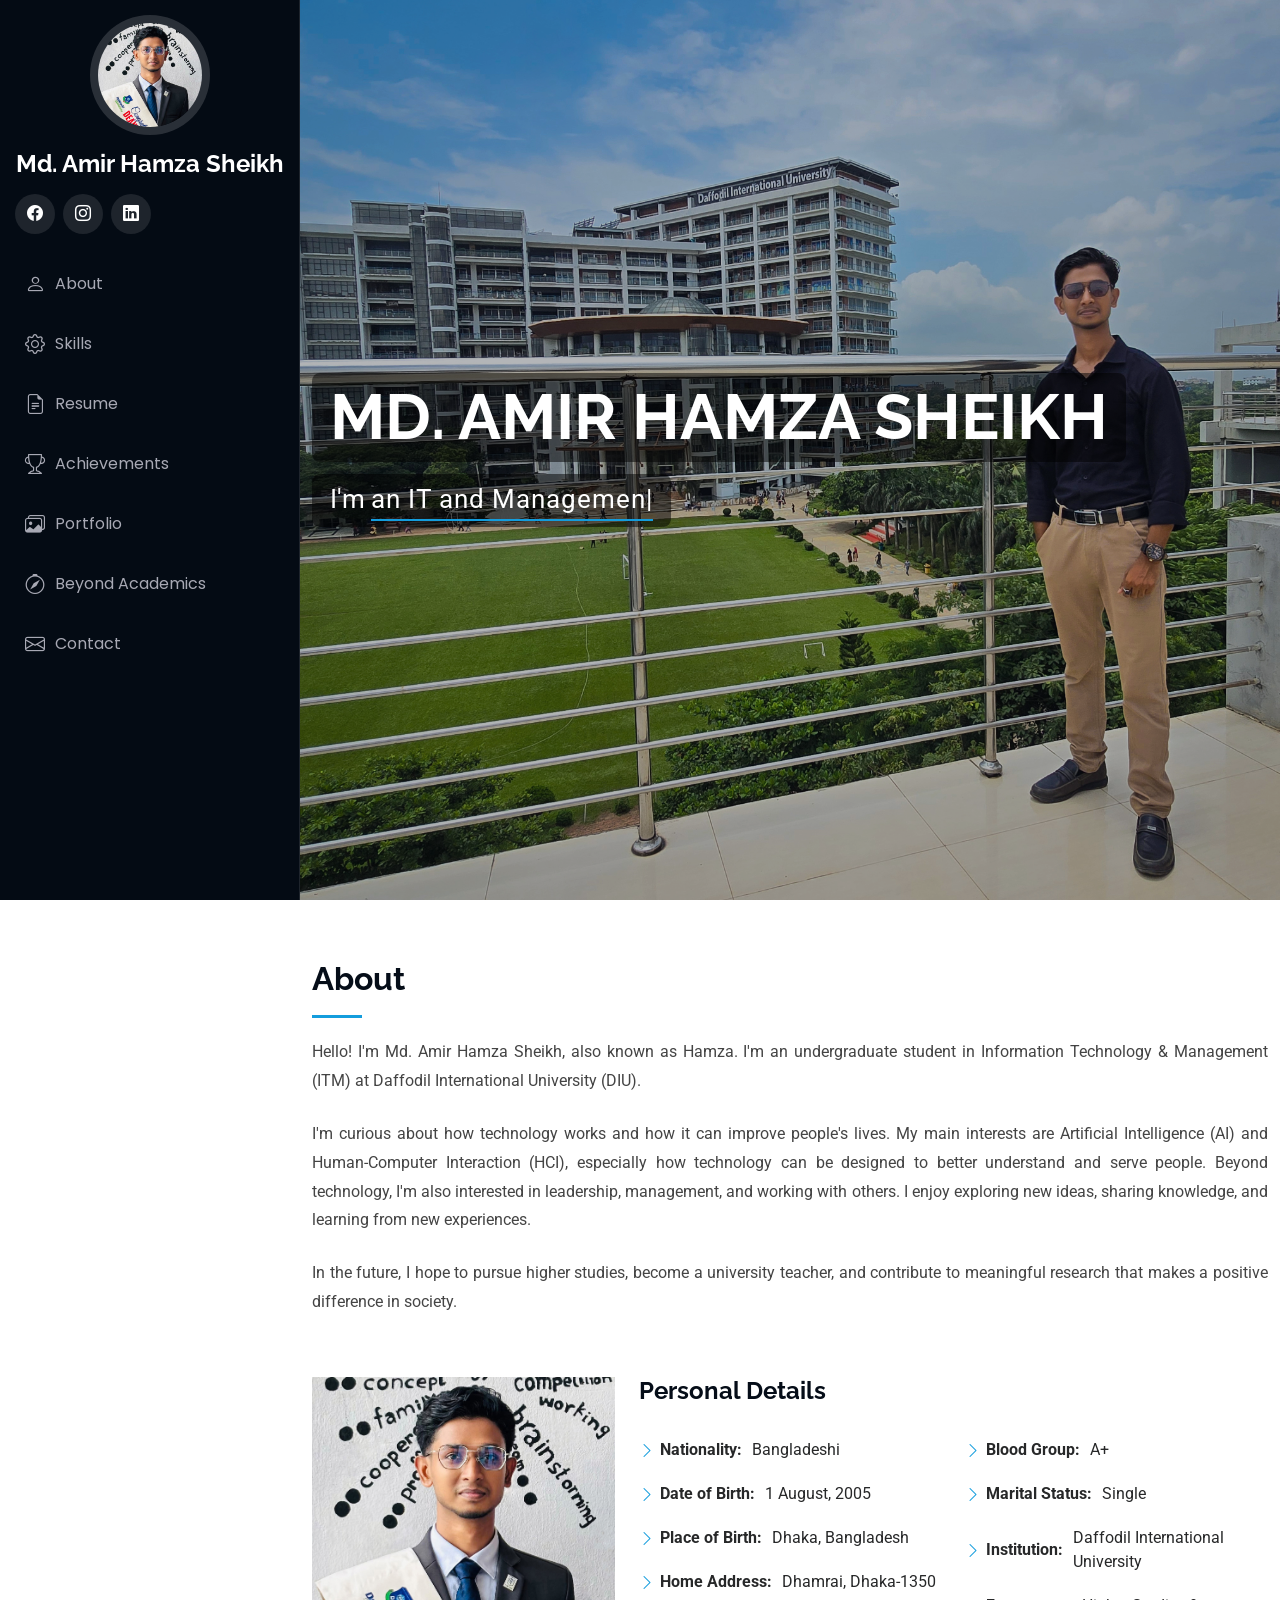
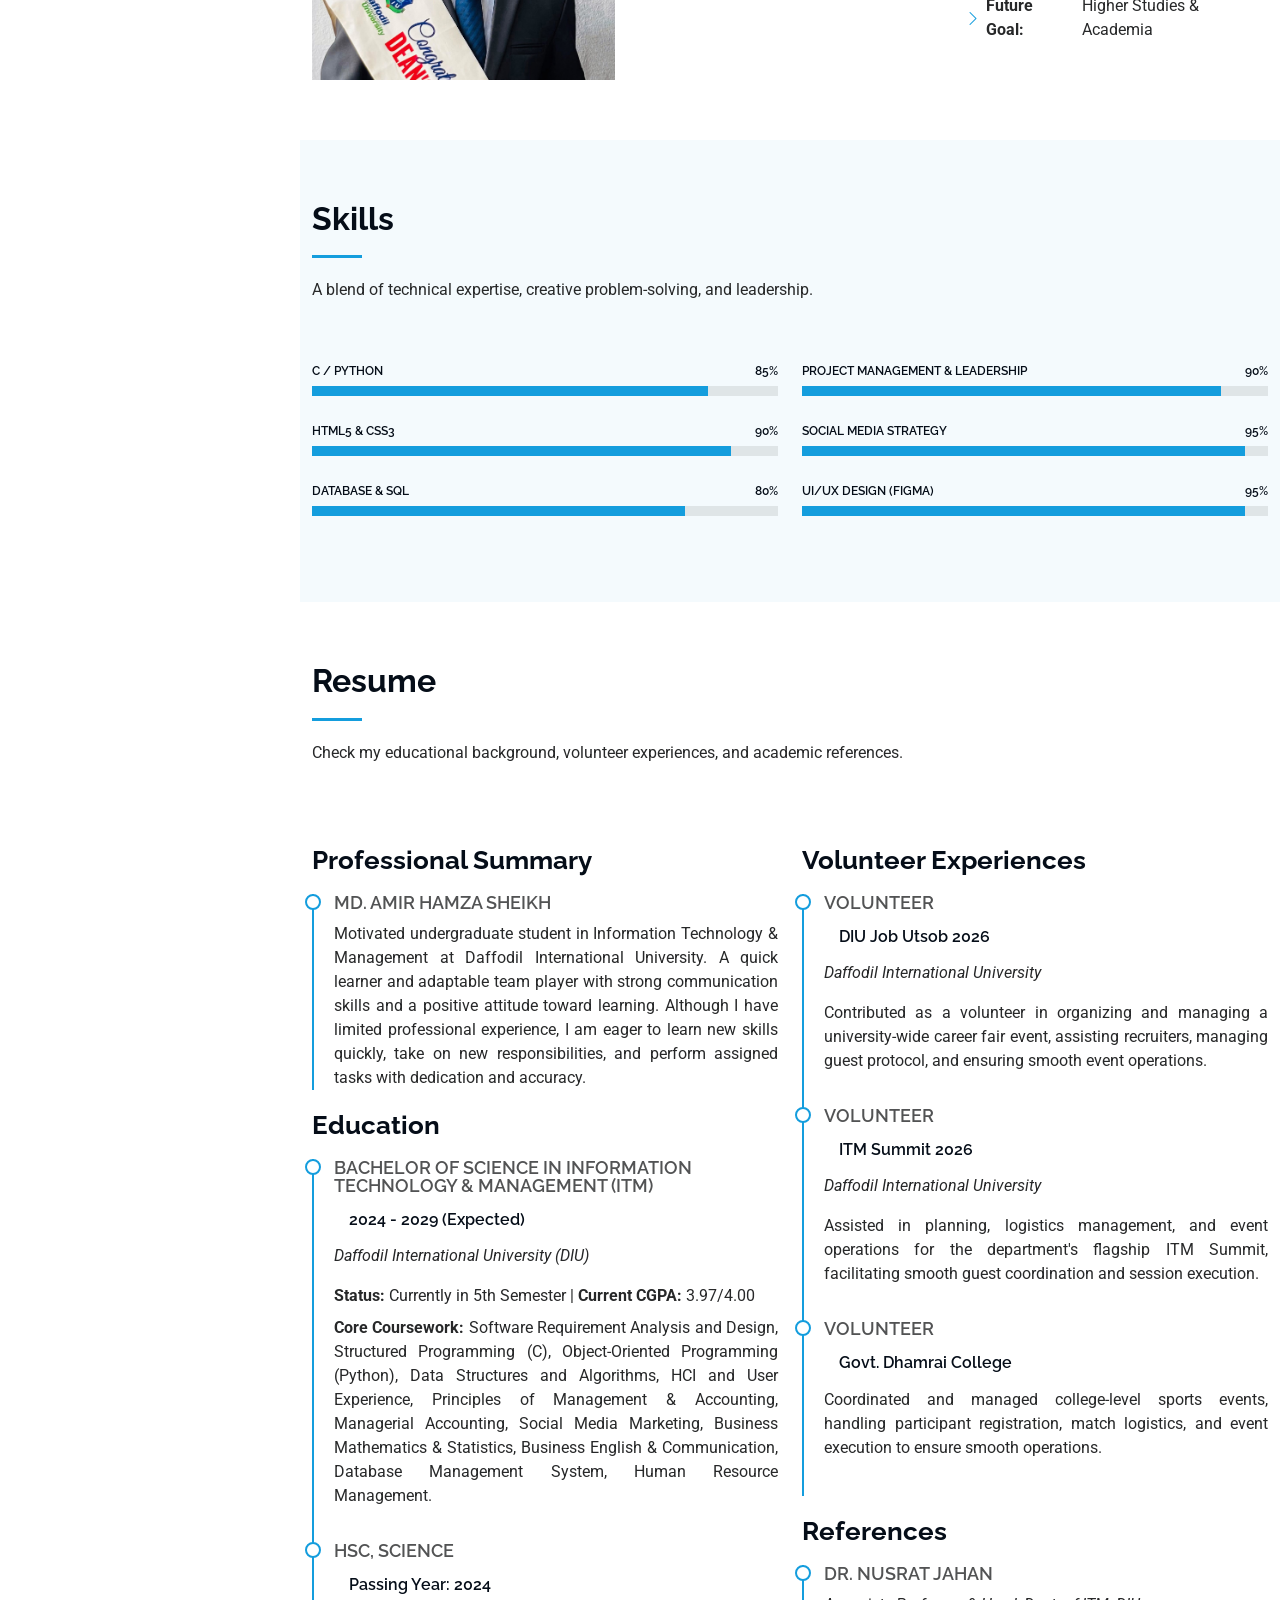
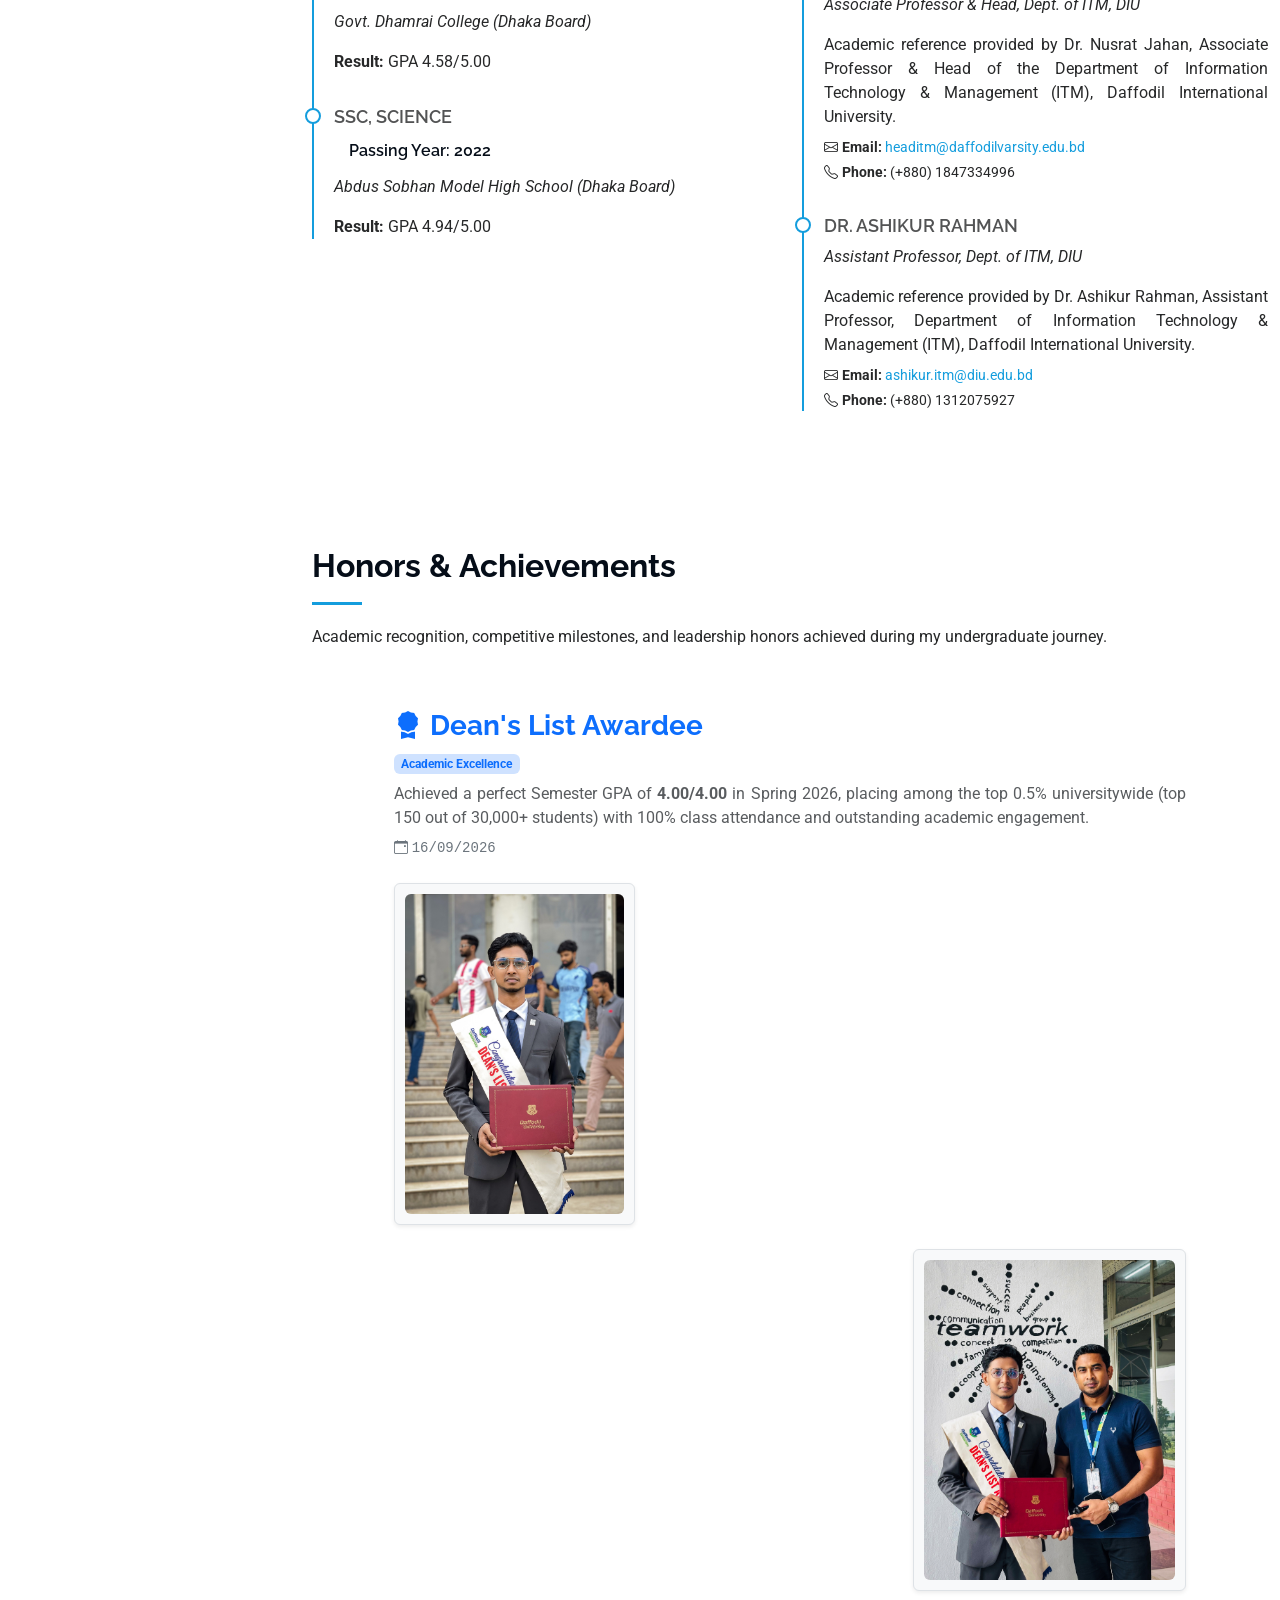
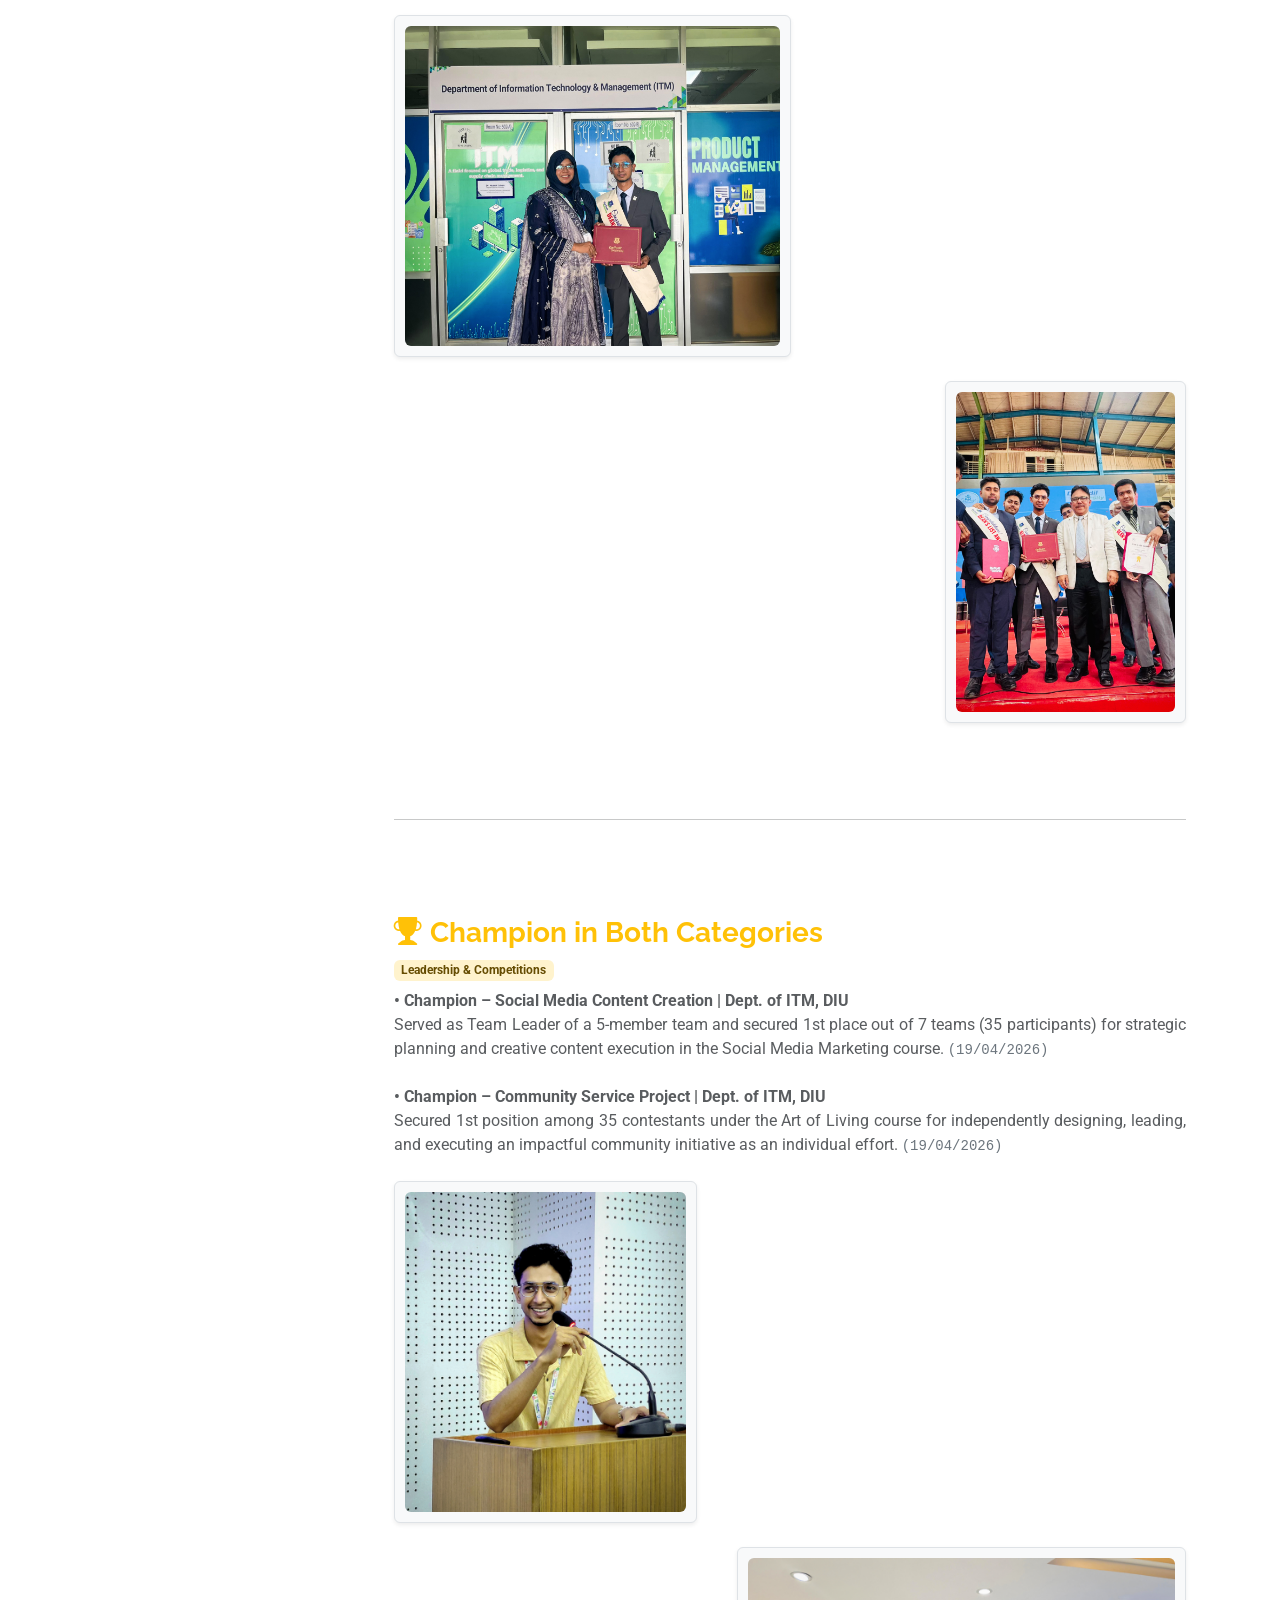
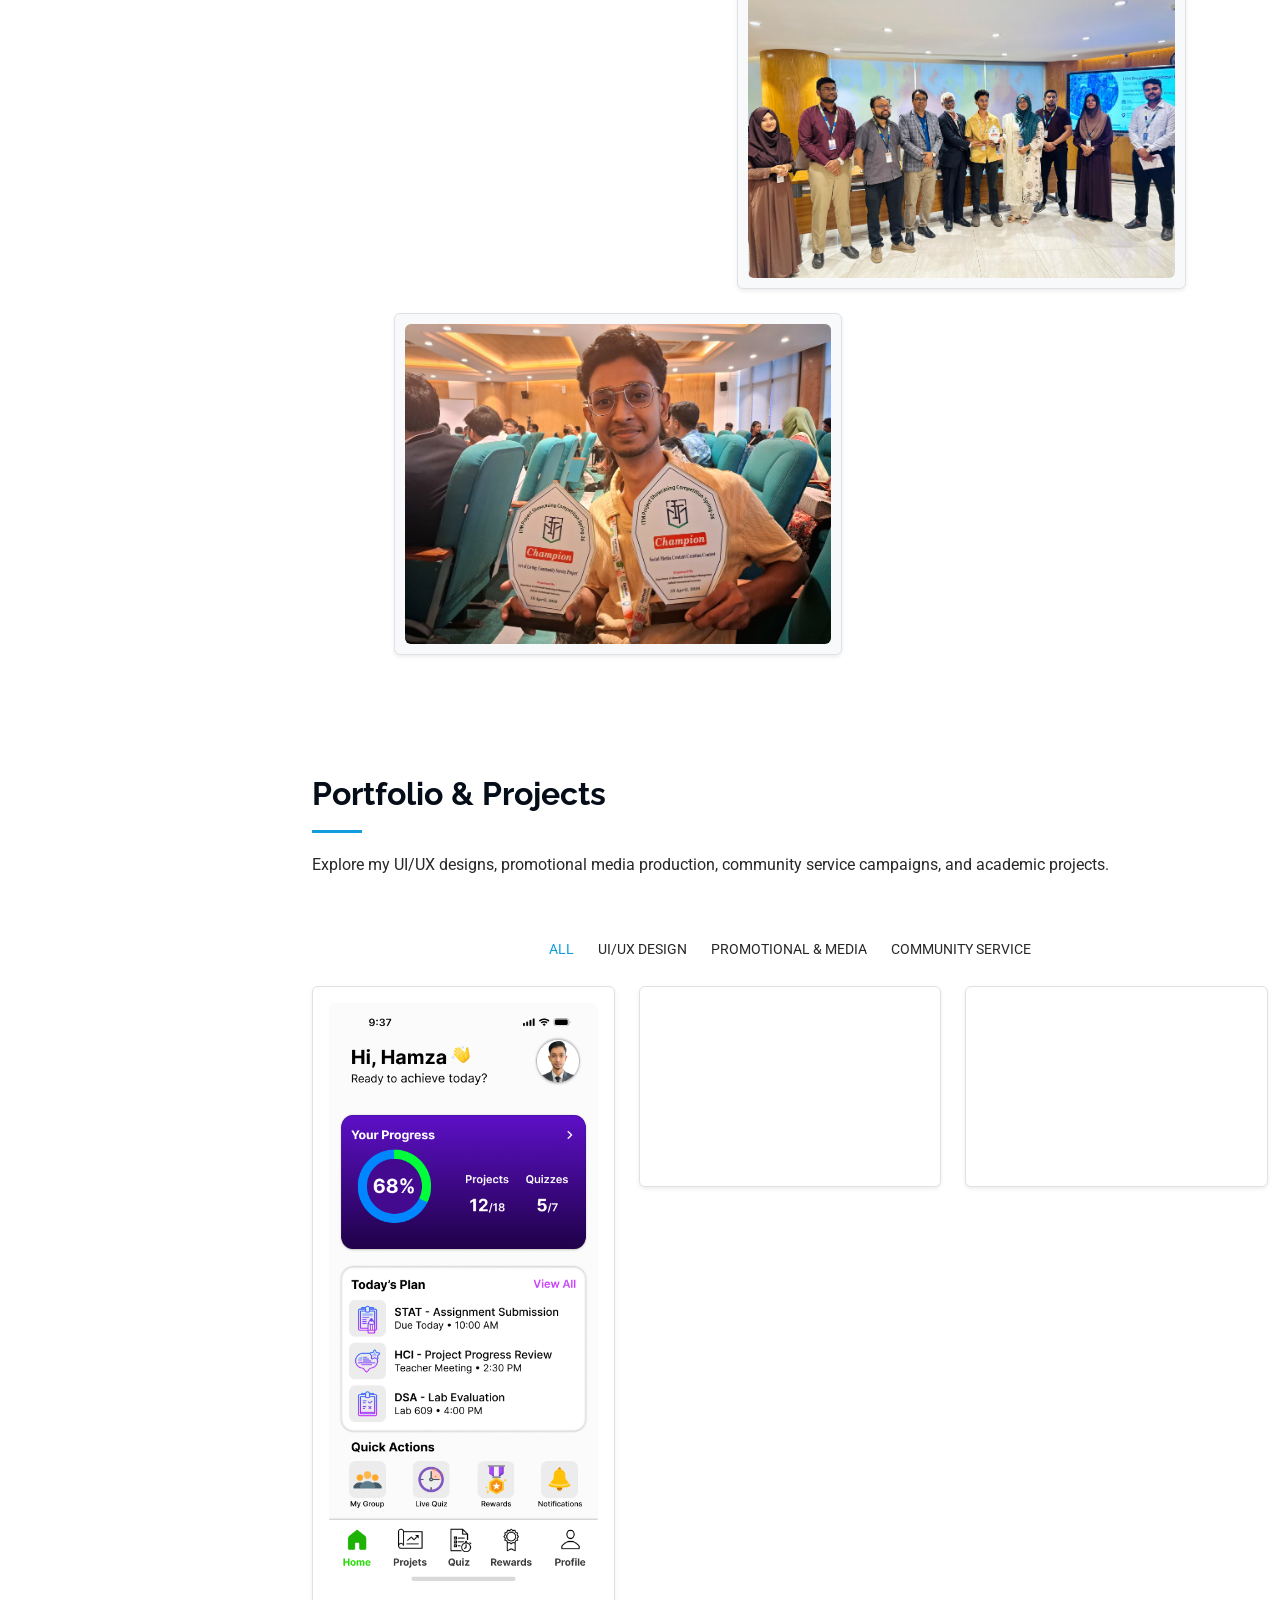
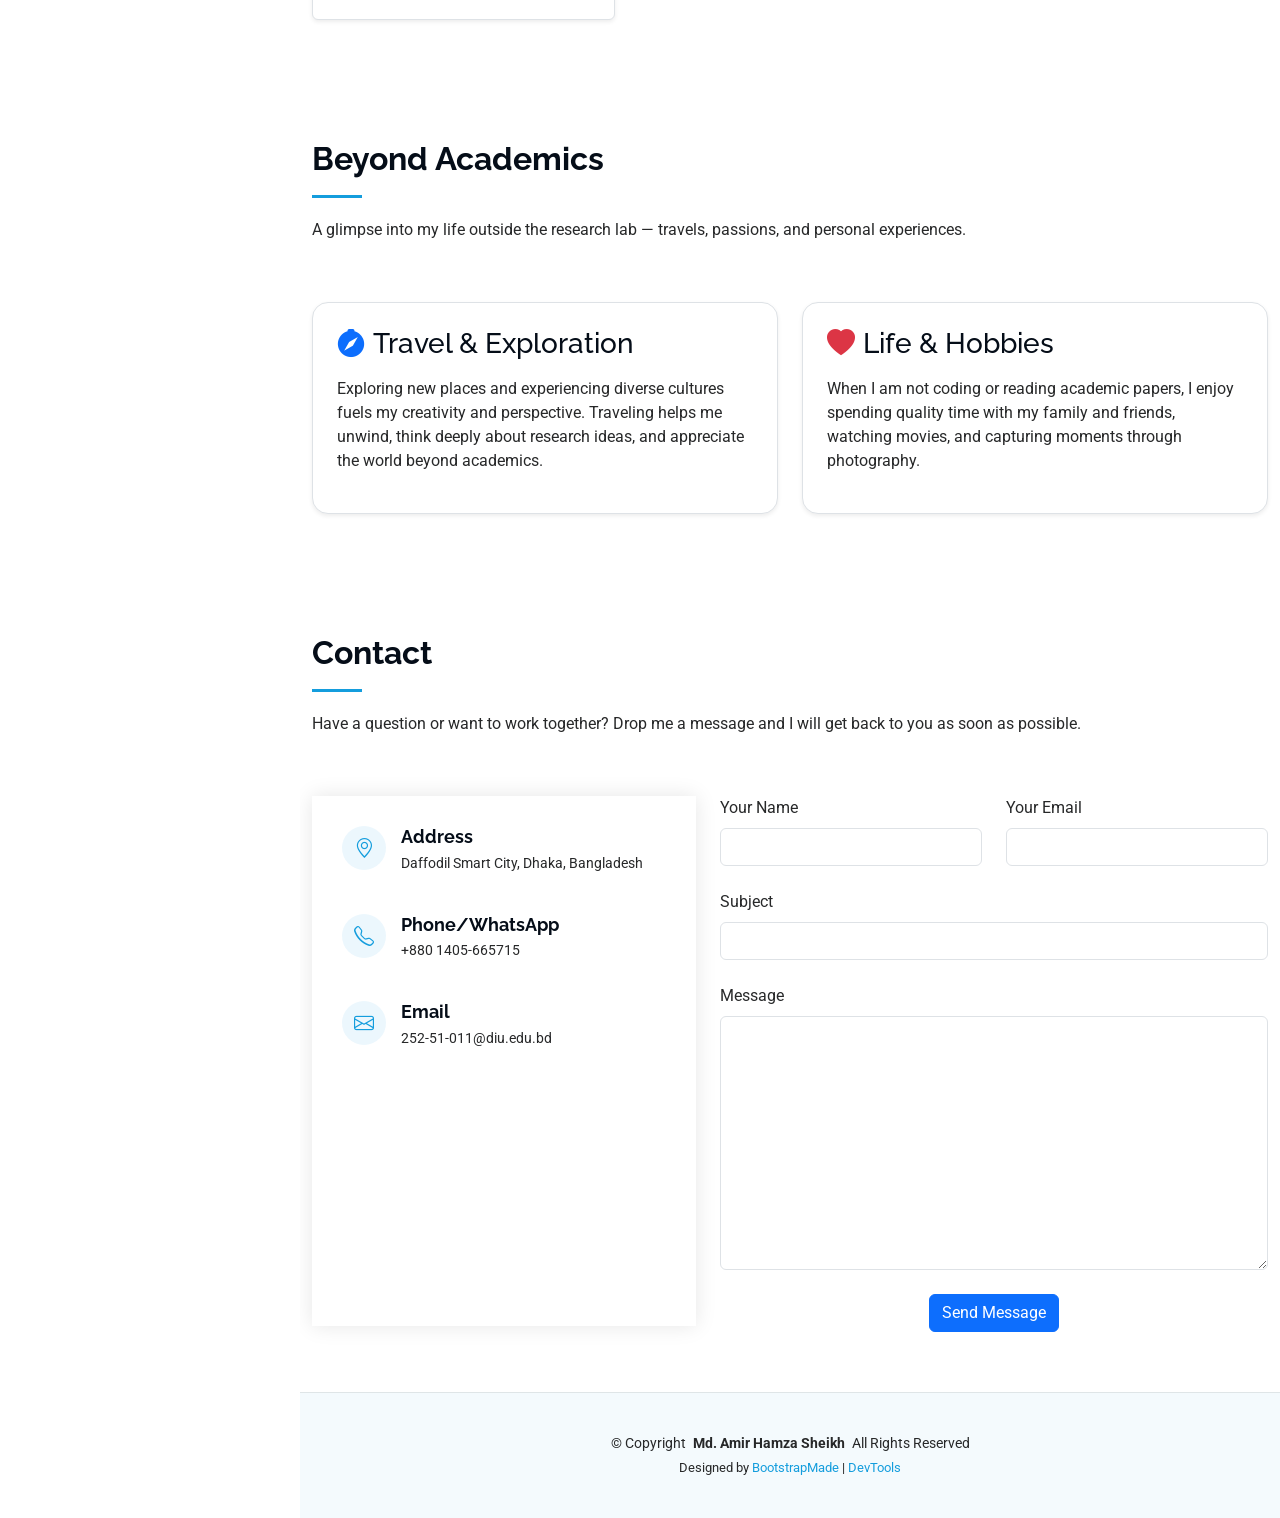
==== commit 45067c46: "Update index.html" ====
--- a/index.html
+++ b/index.html
@@ -85,8 +85,8 @@
 <li><a href="#about" class="active"><i class="bi bi-person navicon"></i>About</a></li>
 <li><a href="#skills"><i class="bi bi-gear navicon"></i> Skills</a></li>
 <li><a href="#resume"><i class="bi bi-file-earmark-text navicon"></i>Resume</a></li>
+<li><a href="#achievements"><i class="bi bi-trophy navicon"></i>Achievements</a></li>
 <li><a href="#portfolio"><i class="bi bi-images navicon"></i> <span>Portfolio</span></a></li>
-<li><a href="#achievements"><i class="bi bi-trophy navicon"></i>Achievements</a></li>
 <li><a href="#beyond-academics"><i class="bi bi-compass navicon"></i>Beyond Academics</a></li>
 <li><a href="#contact"><i class="bi bi-envelope navicon"></i>Contact</a></li>
 </ul>
@@ -348,7 +348,7 @@
 
   <!-- Section Title -->
   <div class="container section-title" data-aos="fade-up">
-    <h2>Achievements</h2>
+    <h2>Honors & Achievements</h2>
     <p>Academic recognition, competitive milestones, and leadership honors achieved during my undergraduate journey.</p>
   </div><!-- End Section Title -->
 
@@ -403,8 +403,8 @@
       <!-- ================= Championship Section ================= -->
       <div class="col-lg-10">
         <div class="achievement-header mb-4" data-aos="fade-up">
-          <h3 class="text-warning fw-bold"><i class="bi bi-trophy-fill me-2"></i>Leadership & Competitions</h3>
-          <span class="badge bg-warning-subtle text-warning-emphasis mb-2">Competitions</span>
+          <h3 class="text-warning fw-bold"><i class="bi bi-trophy-fill me-2"></i>Champion in Both Categories</h3>
+          <span class="badge bg-warning-subtle text-warning-emphasis mb-2">Leadership & Competitions</span>
           <p class="text-muted fs-6 text-justify">
   <strong>• Champion – Social Media Content Creation | Dept. of ITM, DIU</strong><br>
   Served as Team Leader of a 5-member team and secured 1st place out of 7 teams (35 participants) for strategic planning and creative content execution in the Social Media Marketing course. <span class="text-secondary small font-monospace">(19/04/2026)</span>
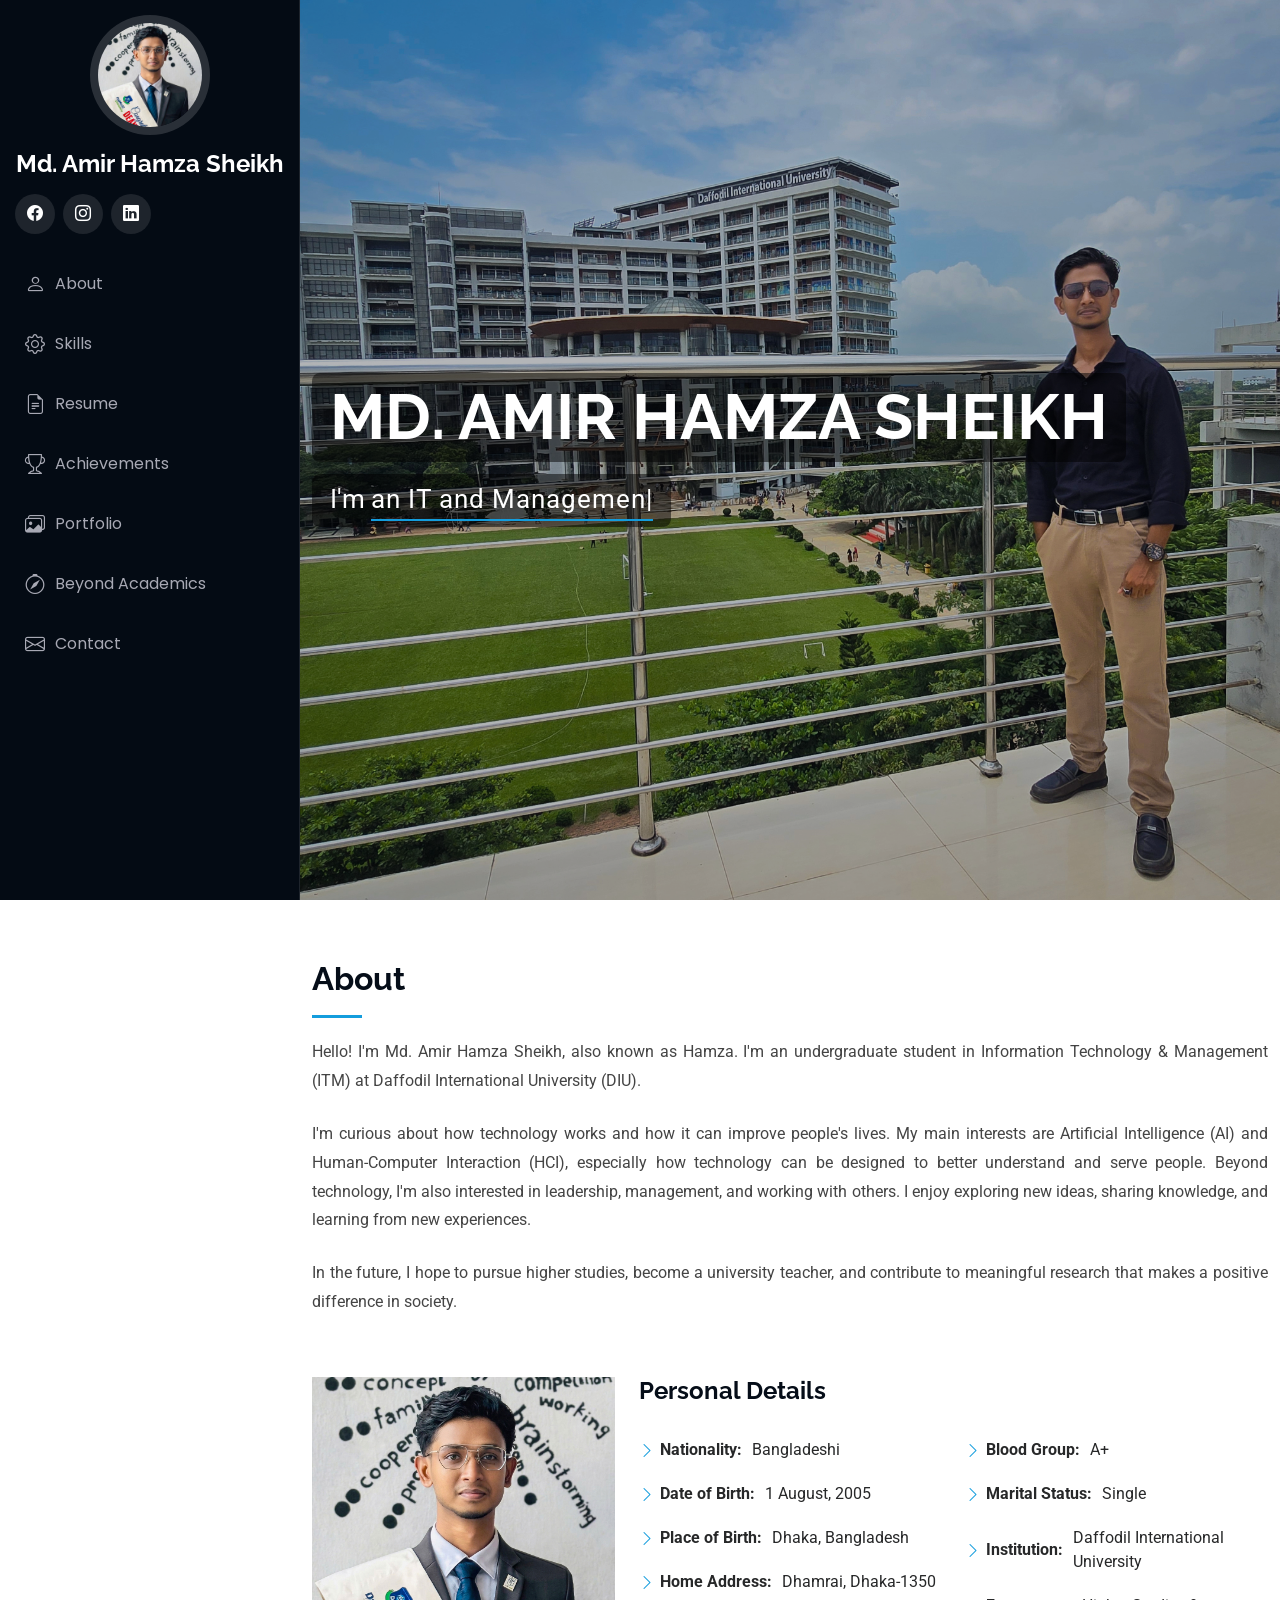
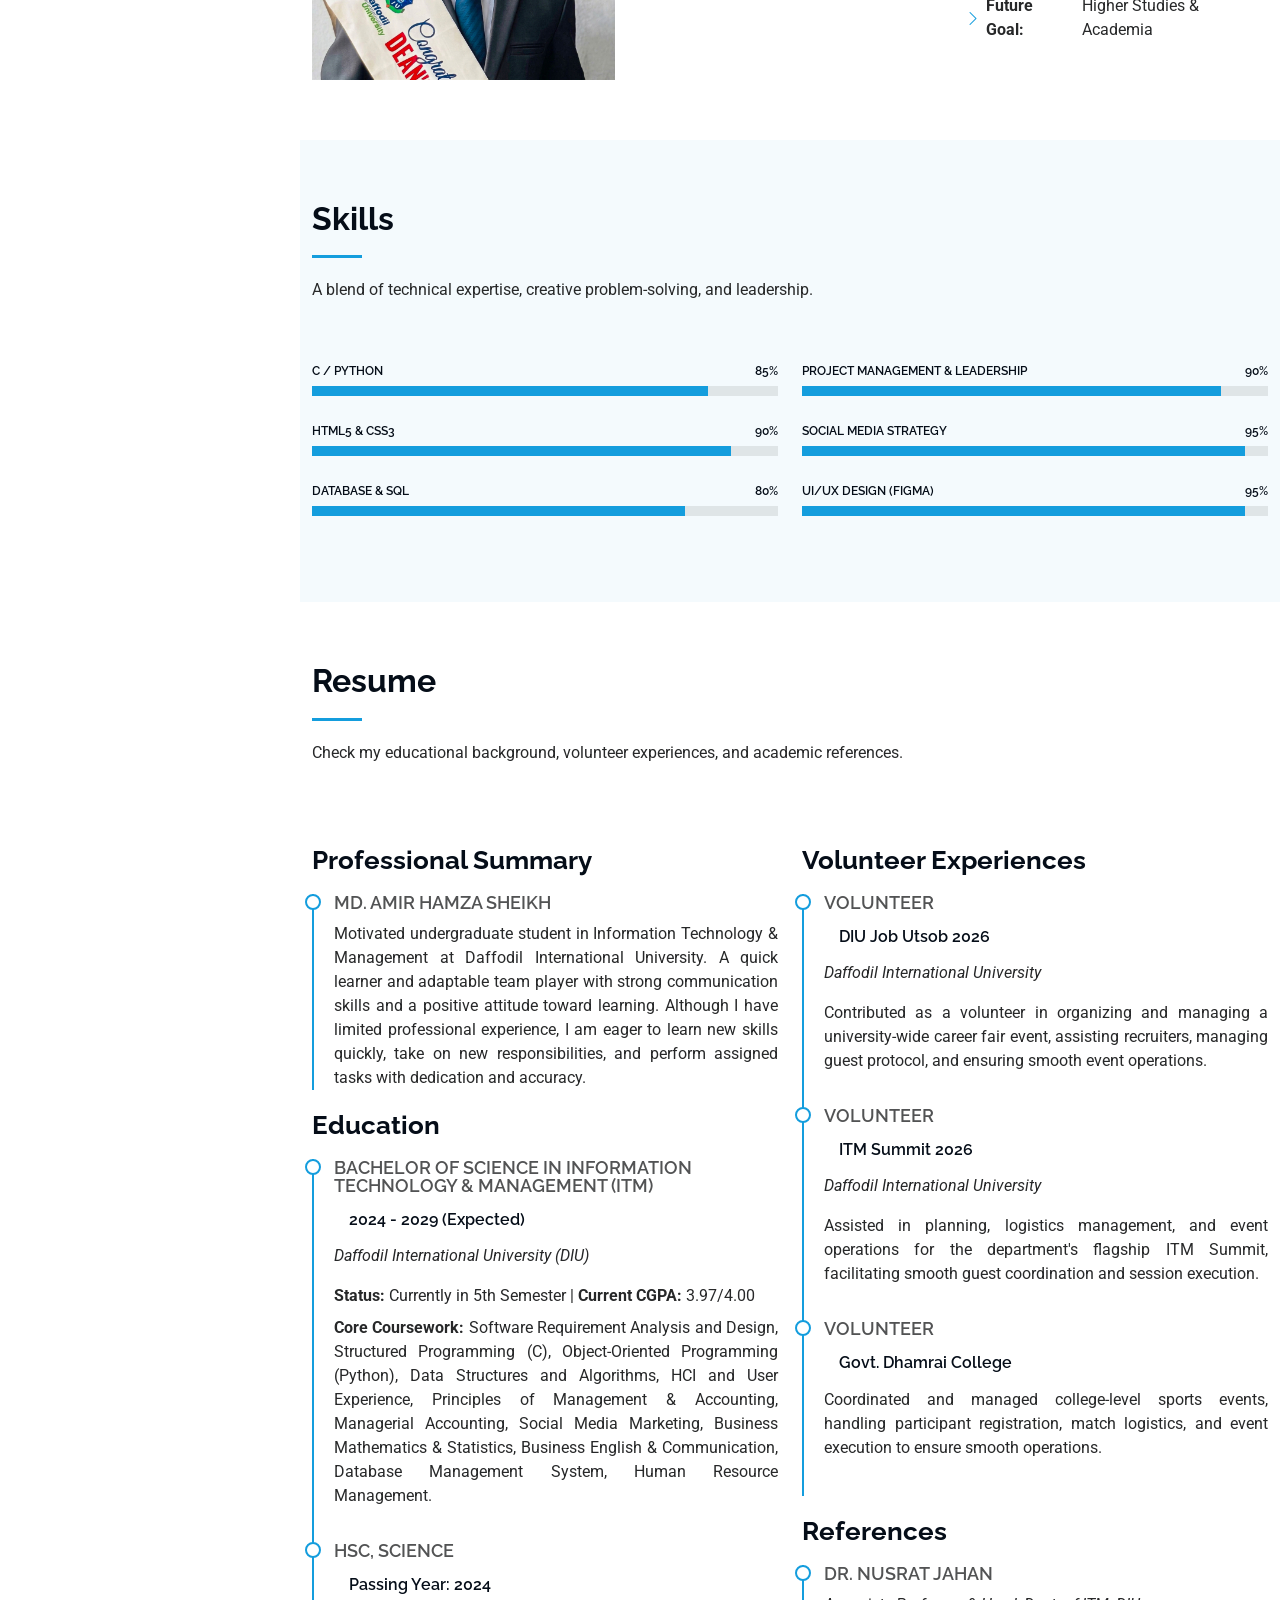
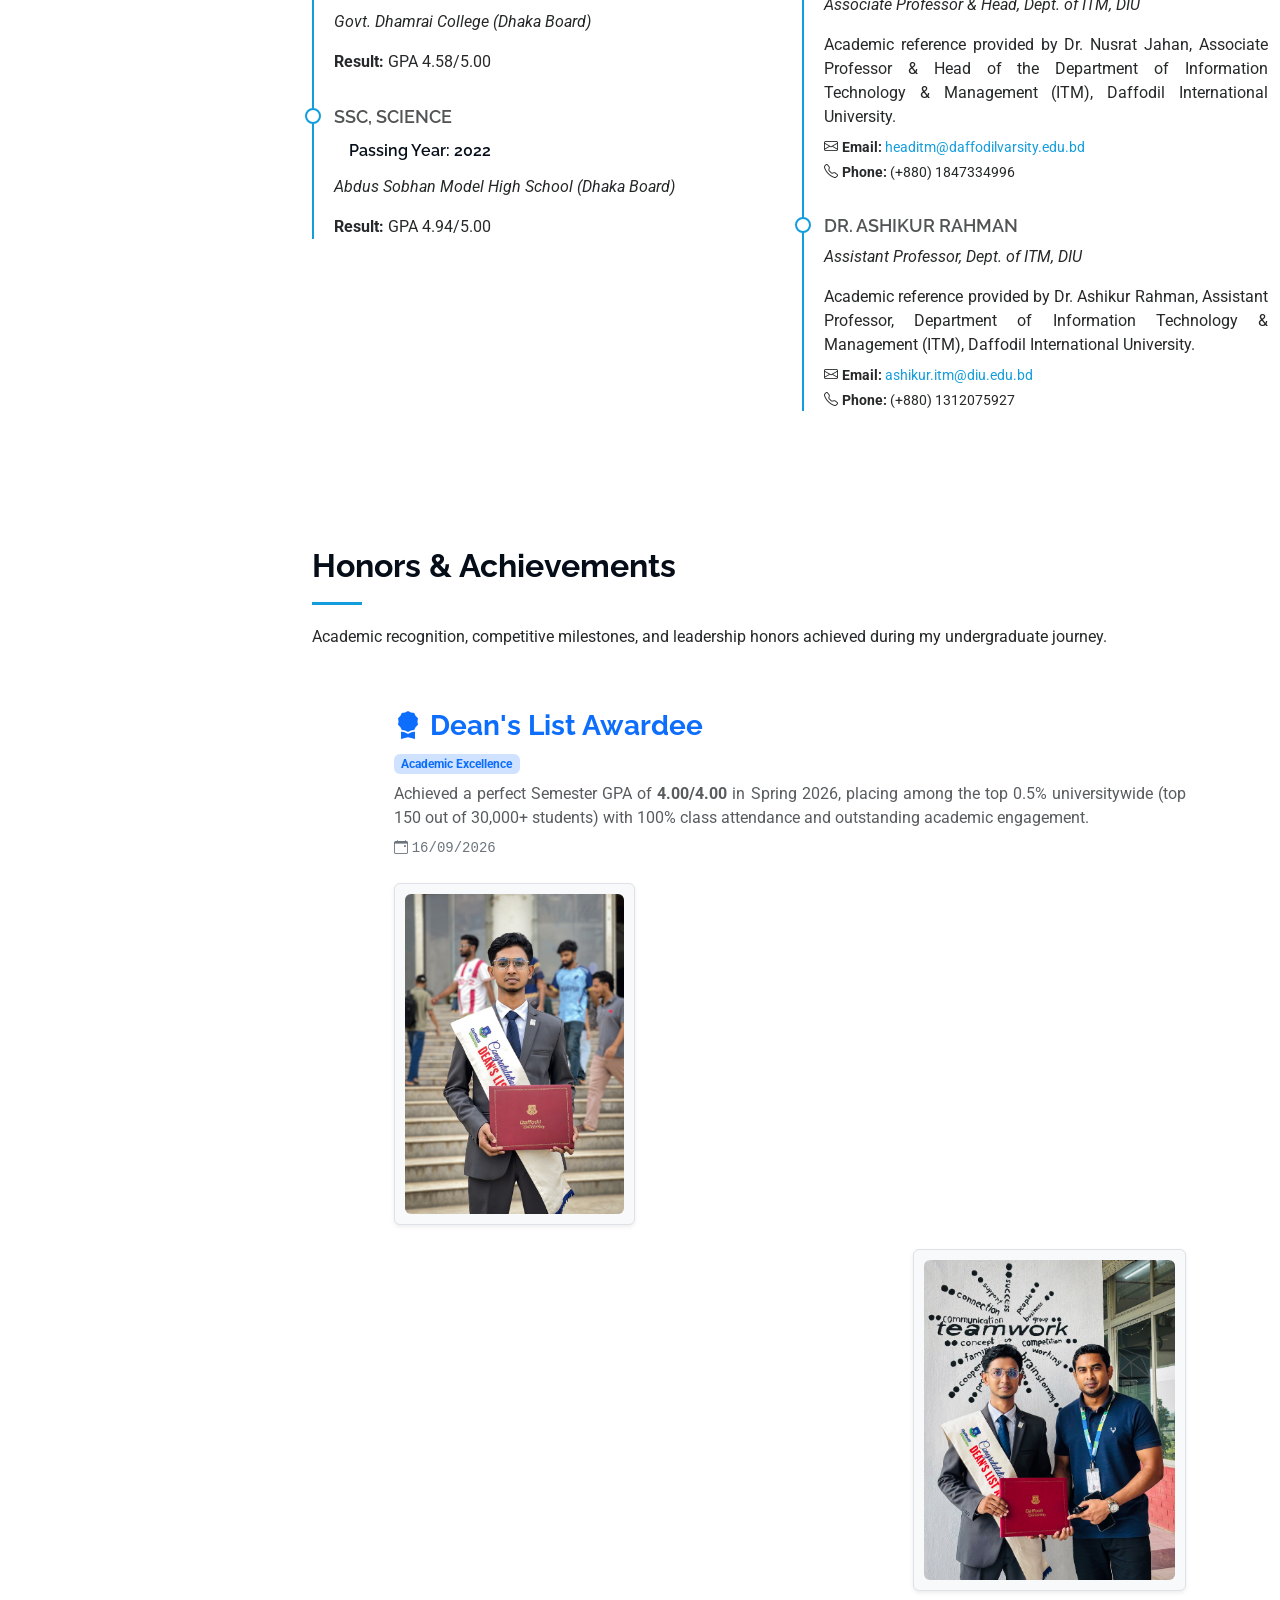
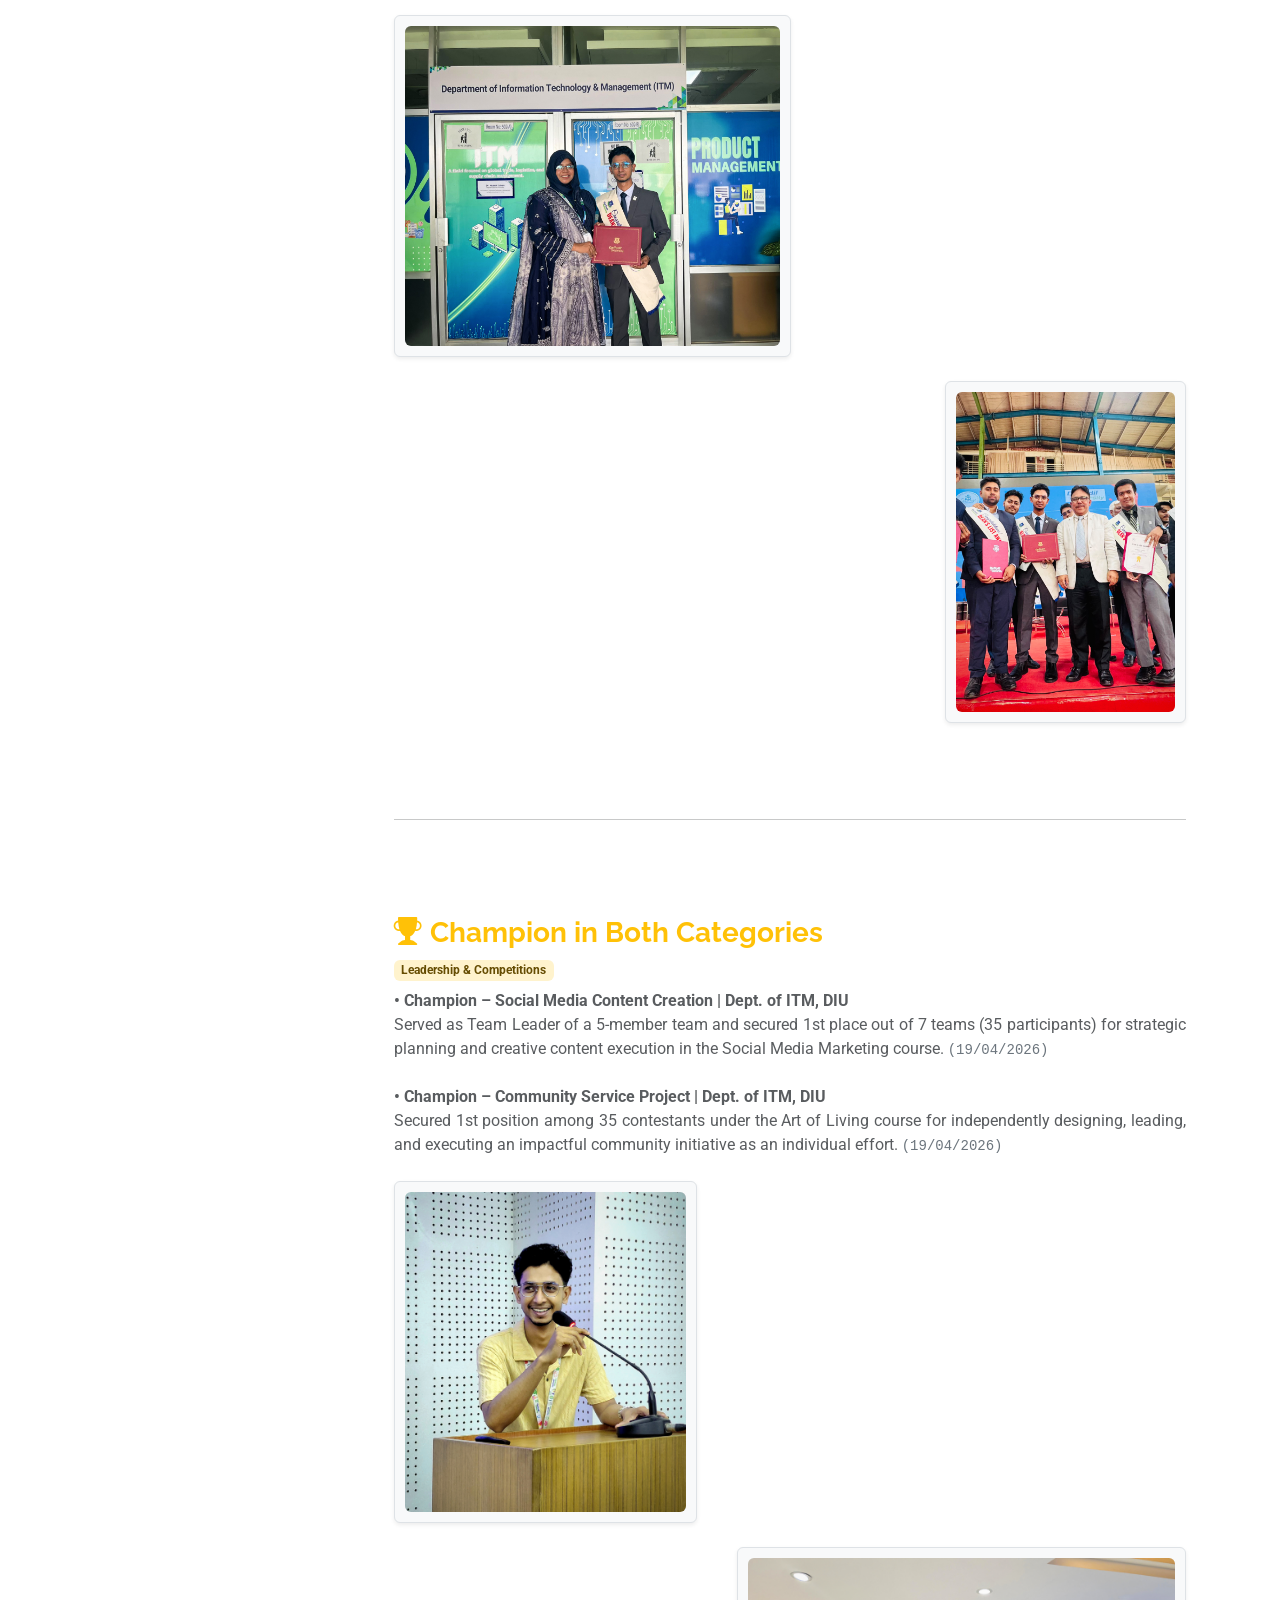
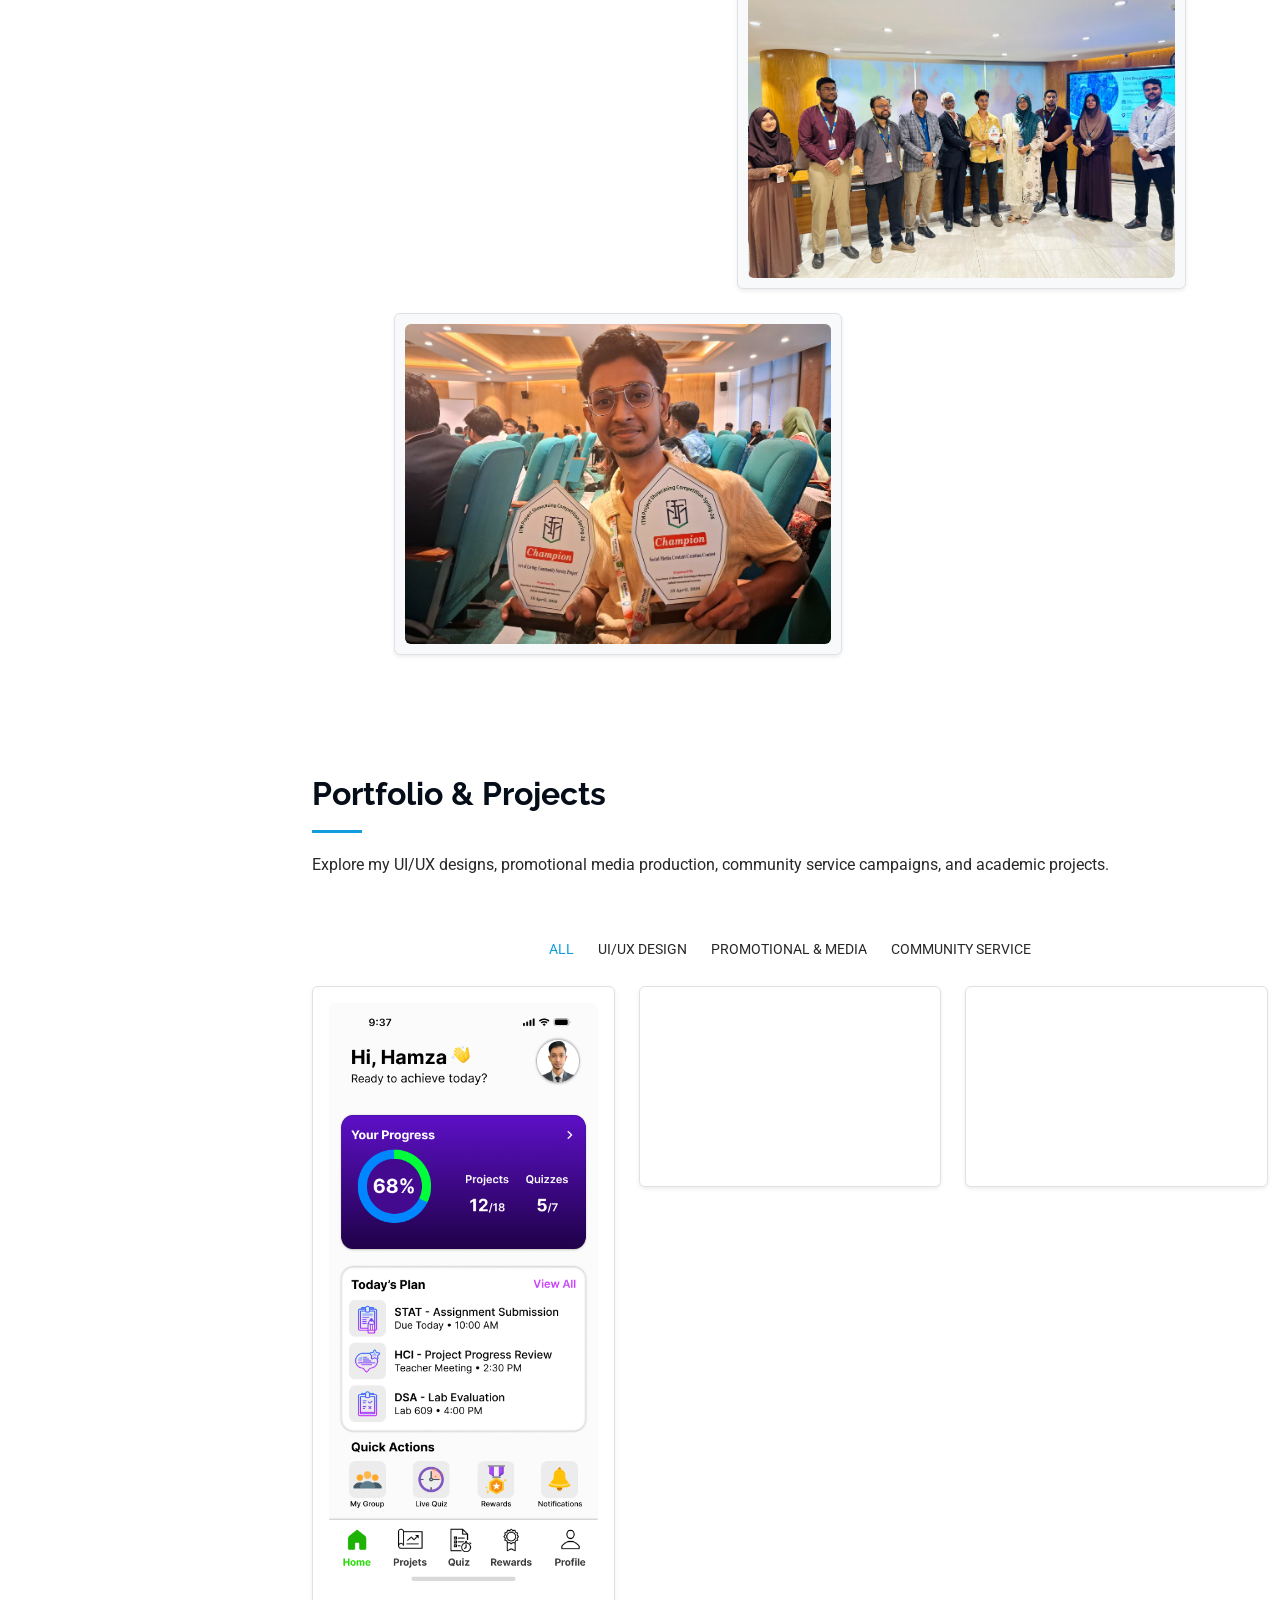
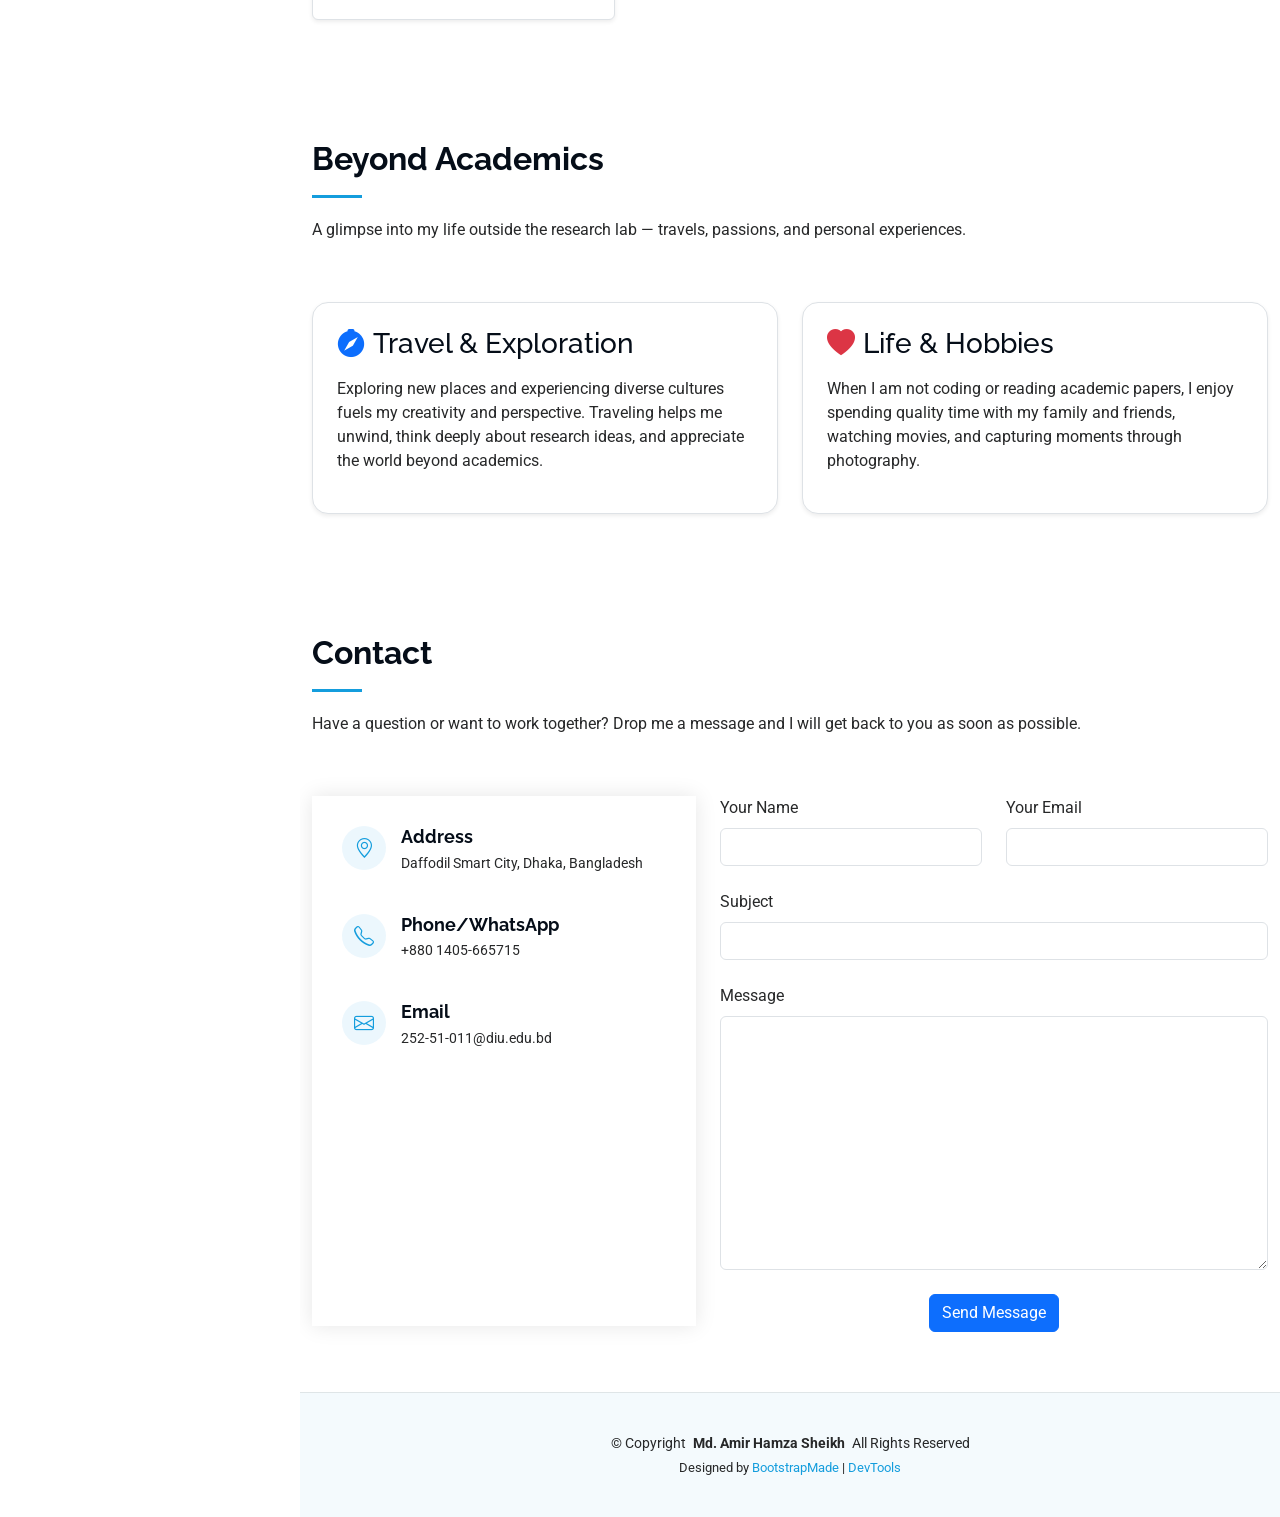
==== commit 3bec0718: "Update index.html" ====
--- a/index.html
+++ b/index.html
@@ -481,9 +481,9 @@
                 Designed an interactive UI/UX prototype for ITM Colab in Figma, focusing on modern layout structure, clean visuals, intuitive navigation, and seamless user flow.
               </p>
               <div>
-                <a href="https://www.figma.com/design/JwvafEBVhvST6jTHE0LJcV/ITM-Colab?node-id=0-1&t=0xUTchgrhCPRkSCf-1" target="_blank" class="btn btn-sm btn-outline-primary rounded-pill px-3">
-                  <i class="bi bi-figma me-1"></i>View Project in Figma
-                </a>
+                <a href="https://embed.figma.com/proto/JwvafEBVhvST6jTHE0LJcV/ITM-Colab?node-id=1-2&starting-point-node-id=1%3A2&embed-host=share" target="_blank" rel="noopener noreferrer" class="btn btn-primary">
+				  <i class="bi bi-figma me-2"></i>Live Prototype
+				</a>
               </div>
             </div>
           </div>
@@ -520,6 +520,7 @@
               <iframe src="https://www.youtube.com/embed/mCgQWWBnZgk?si=rbzHHwTaZv1Zs8-a" title="Mosquito Awareness Campaign - AOL Community Service" frameborder="0" allow="accelerometer; autoplay; clipboard-write; encrypted-media; gyroscope; picture-in-picture; web-share" referrerpolicy="strict-origin-when-cross-origin" allowfullscreen></iframe>
             </div>
             <div class="portfolio-info">
+			  <span class="badge bg-warning text-dark mb-2"><i class="bi bi-trophy me-1"></i>1st Place Champion</span>
               <h4 class="fw-bold mb-1">Mosquito Awareness Campaign</h4>
               <p class="text-muted small mb-2">Art of Living: Community Service Project (1 Month)</p>
               <p class="text-justify small mb-3">
